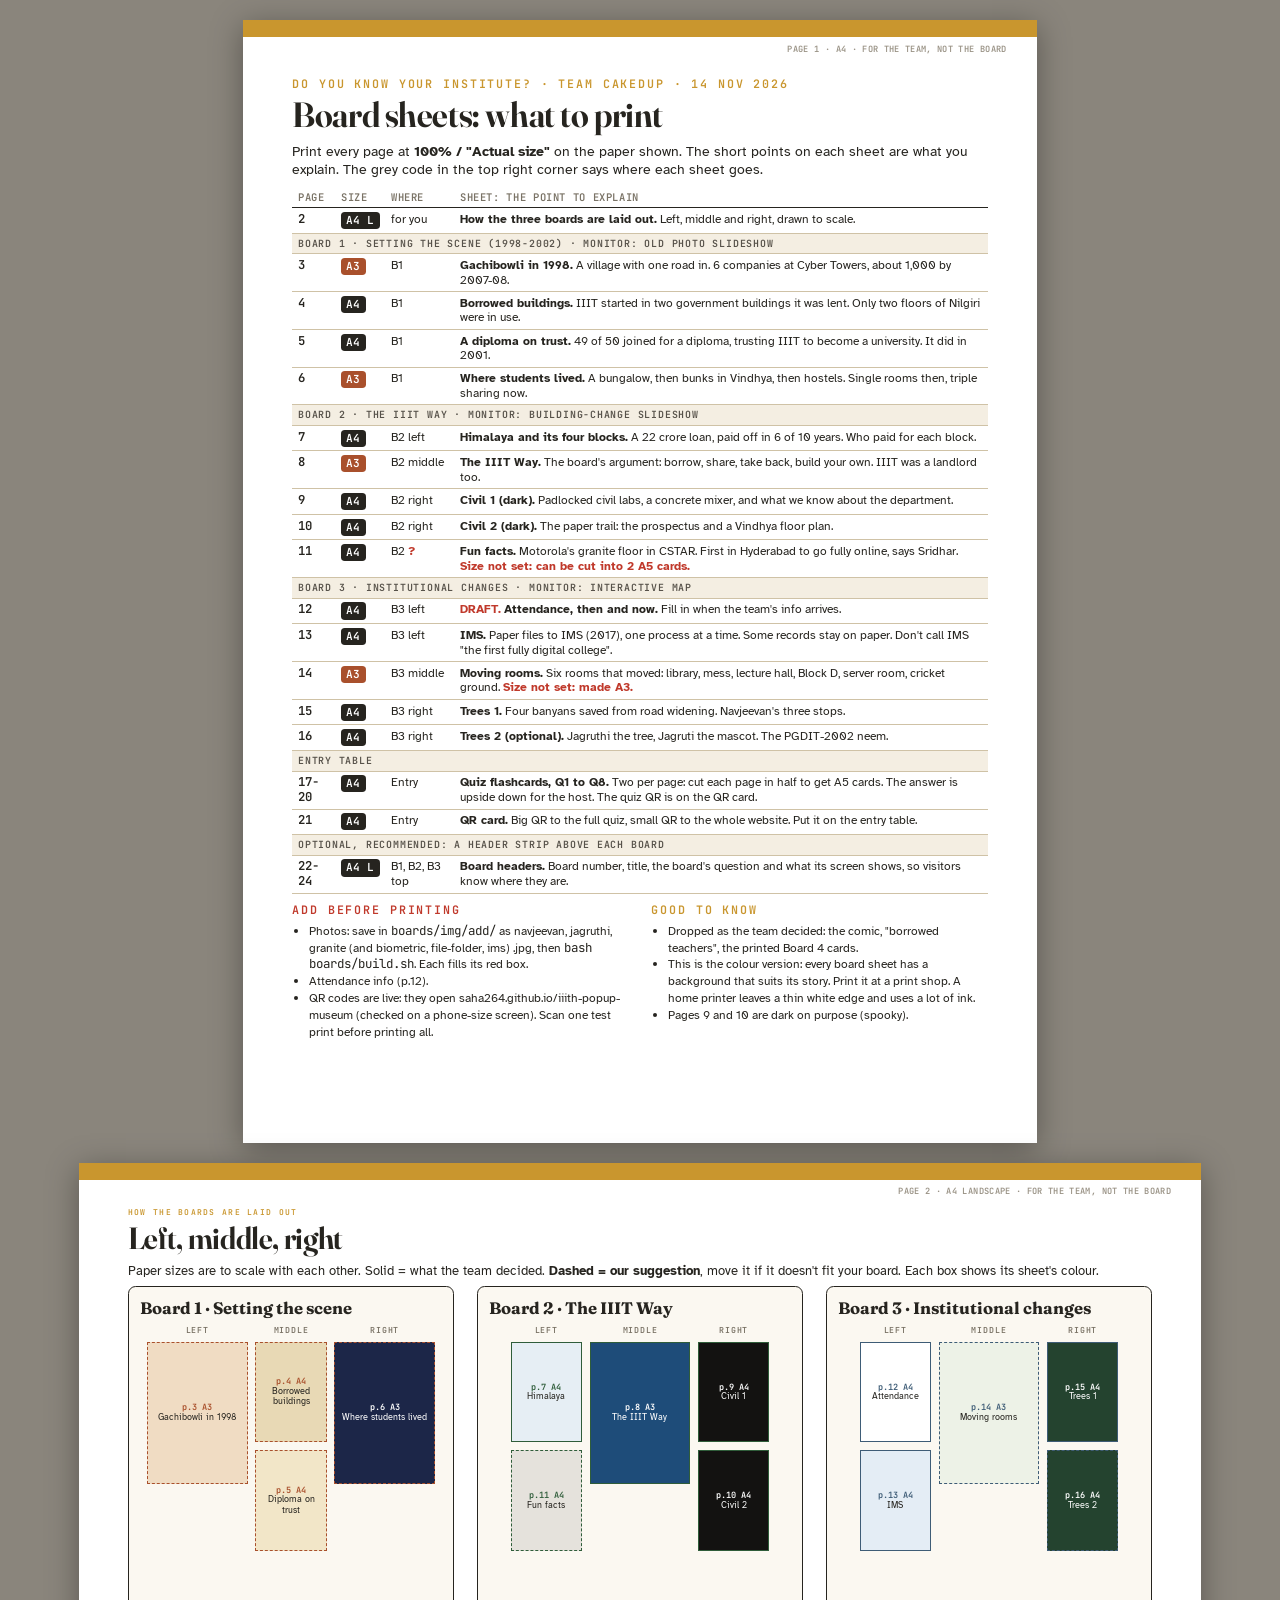
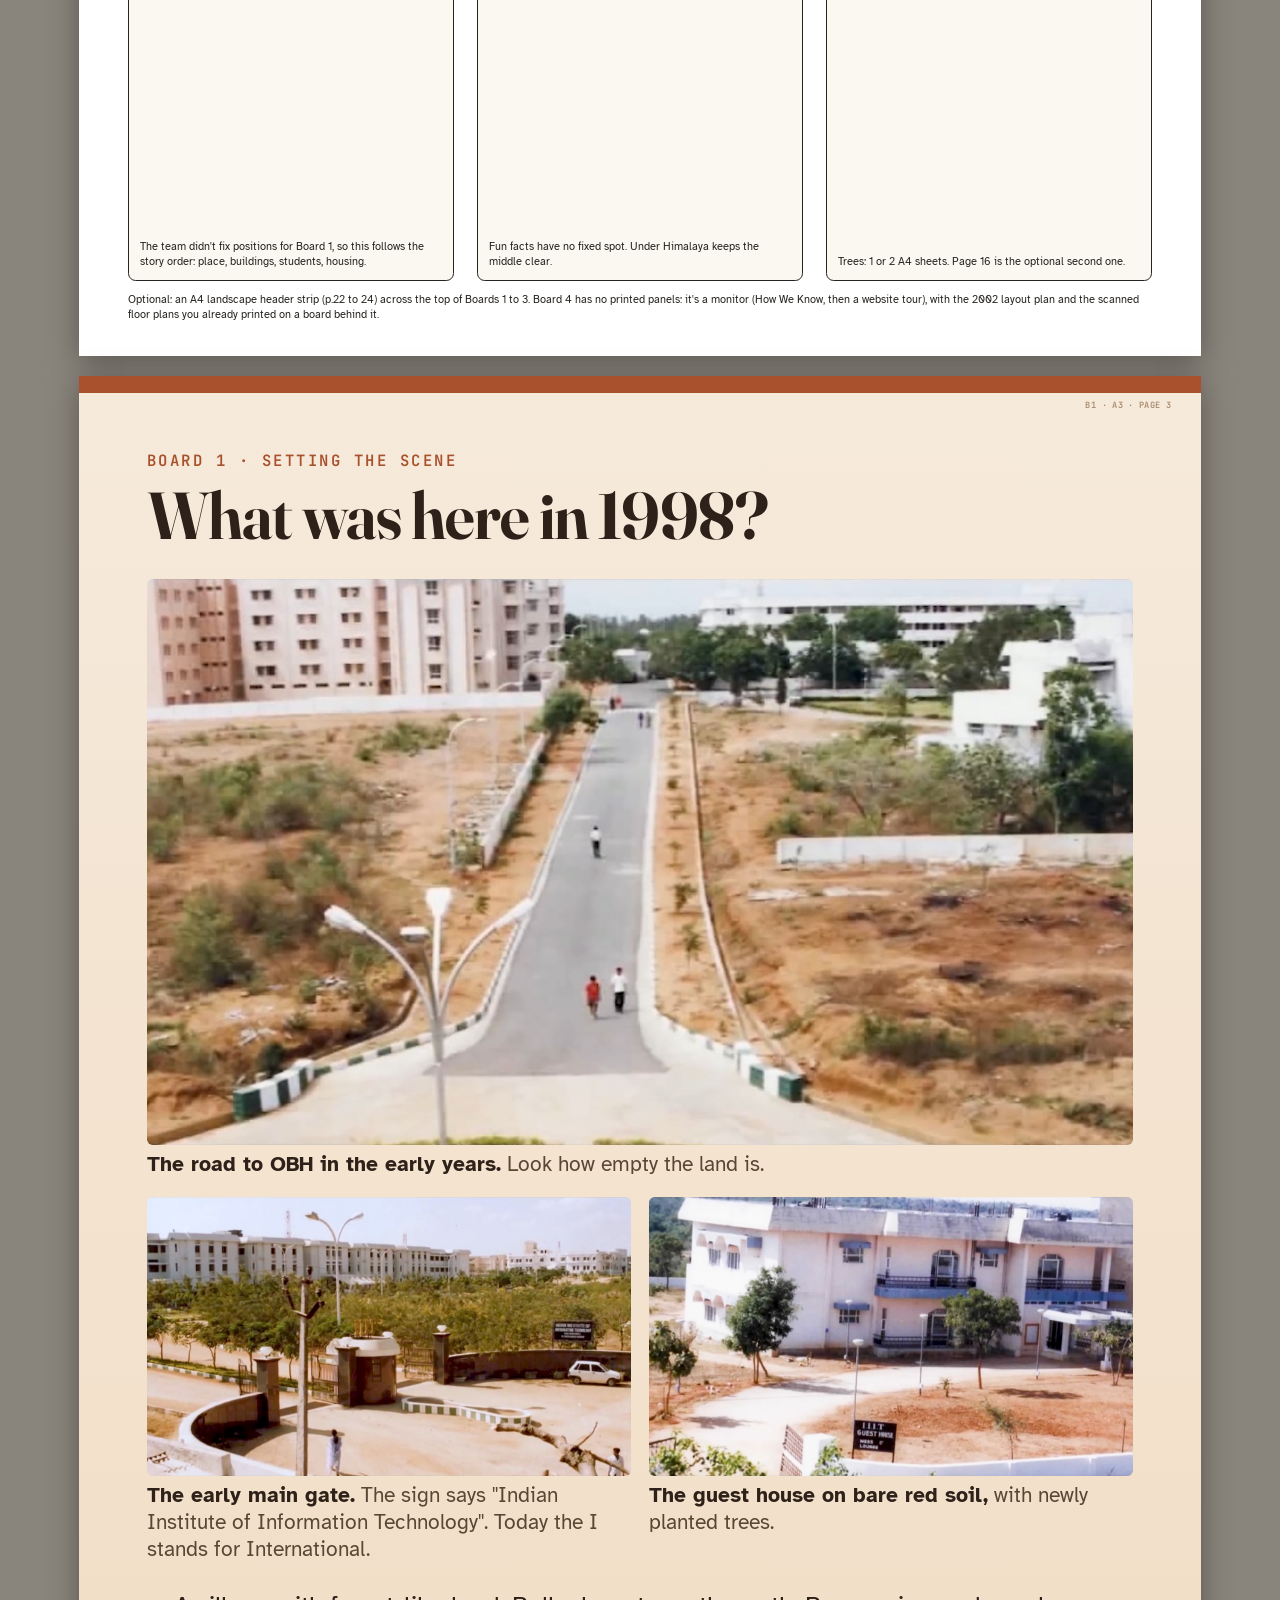
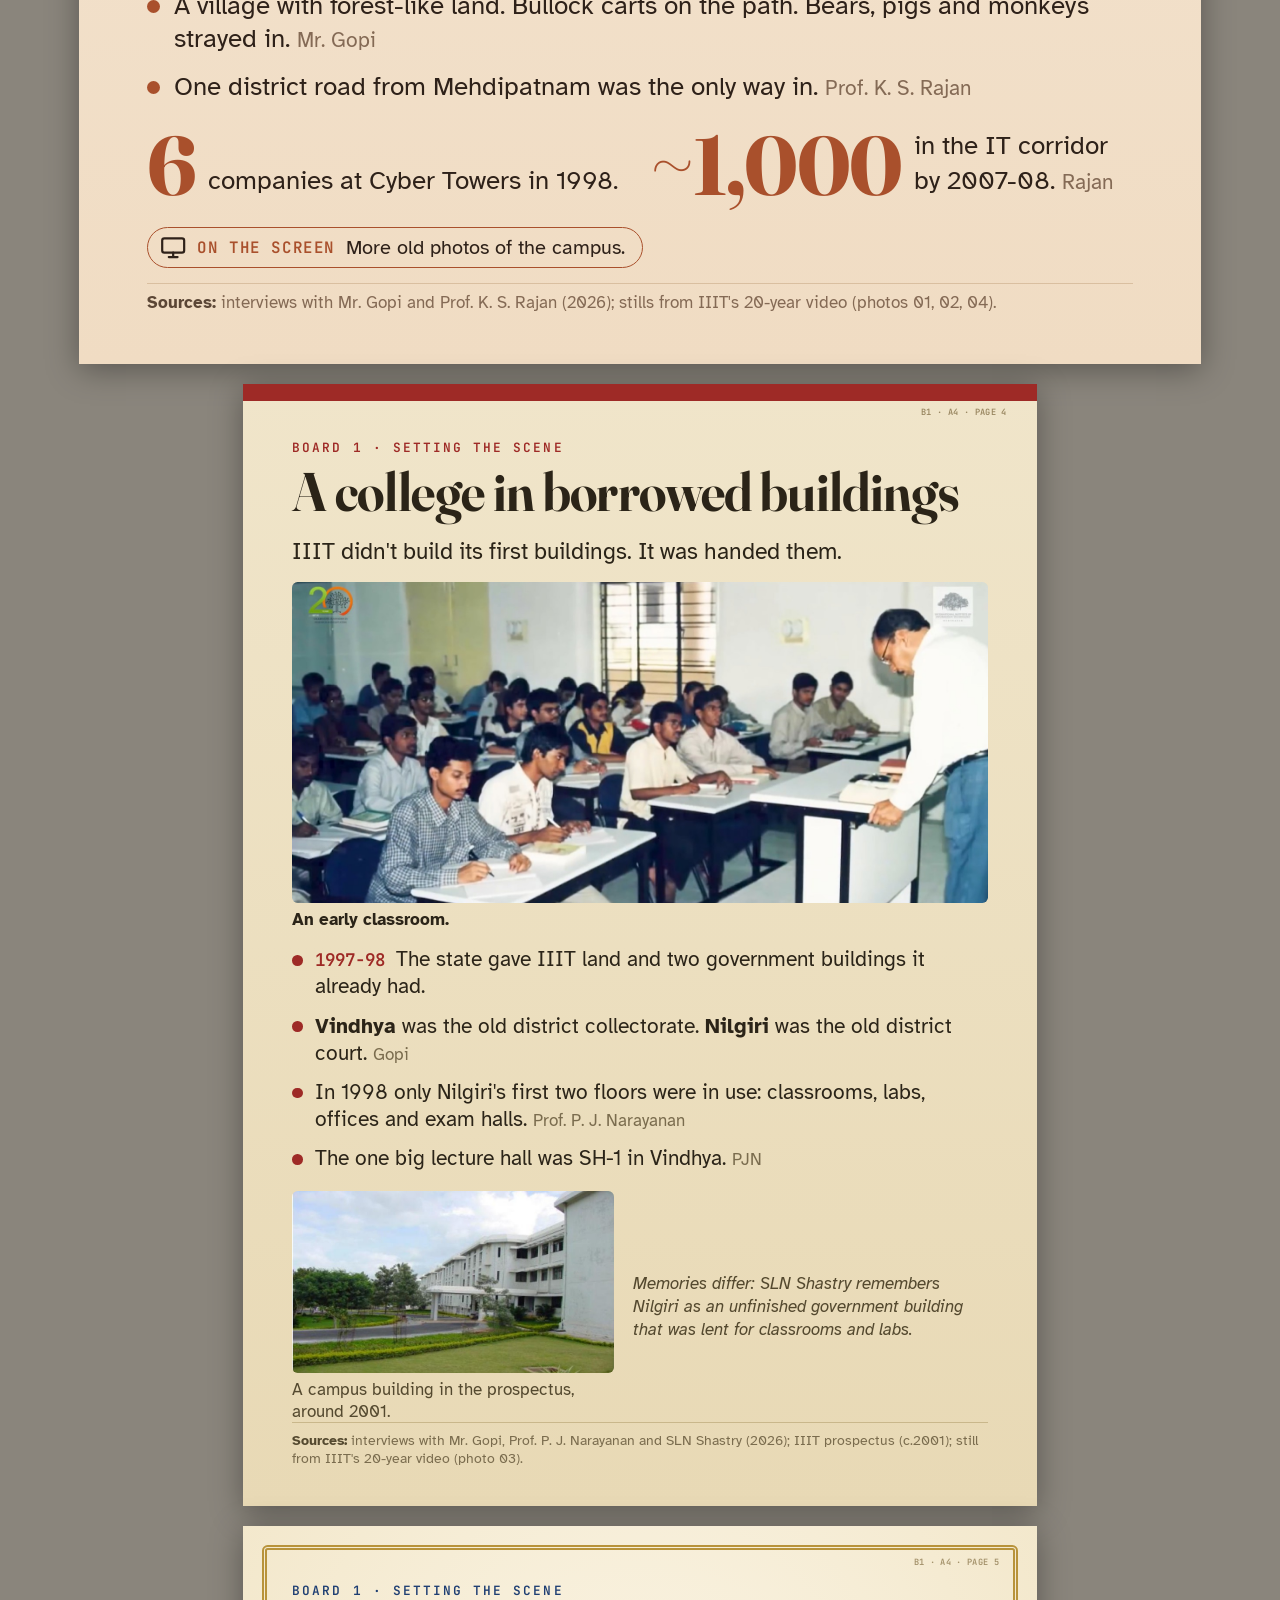
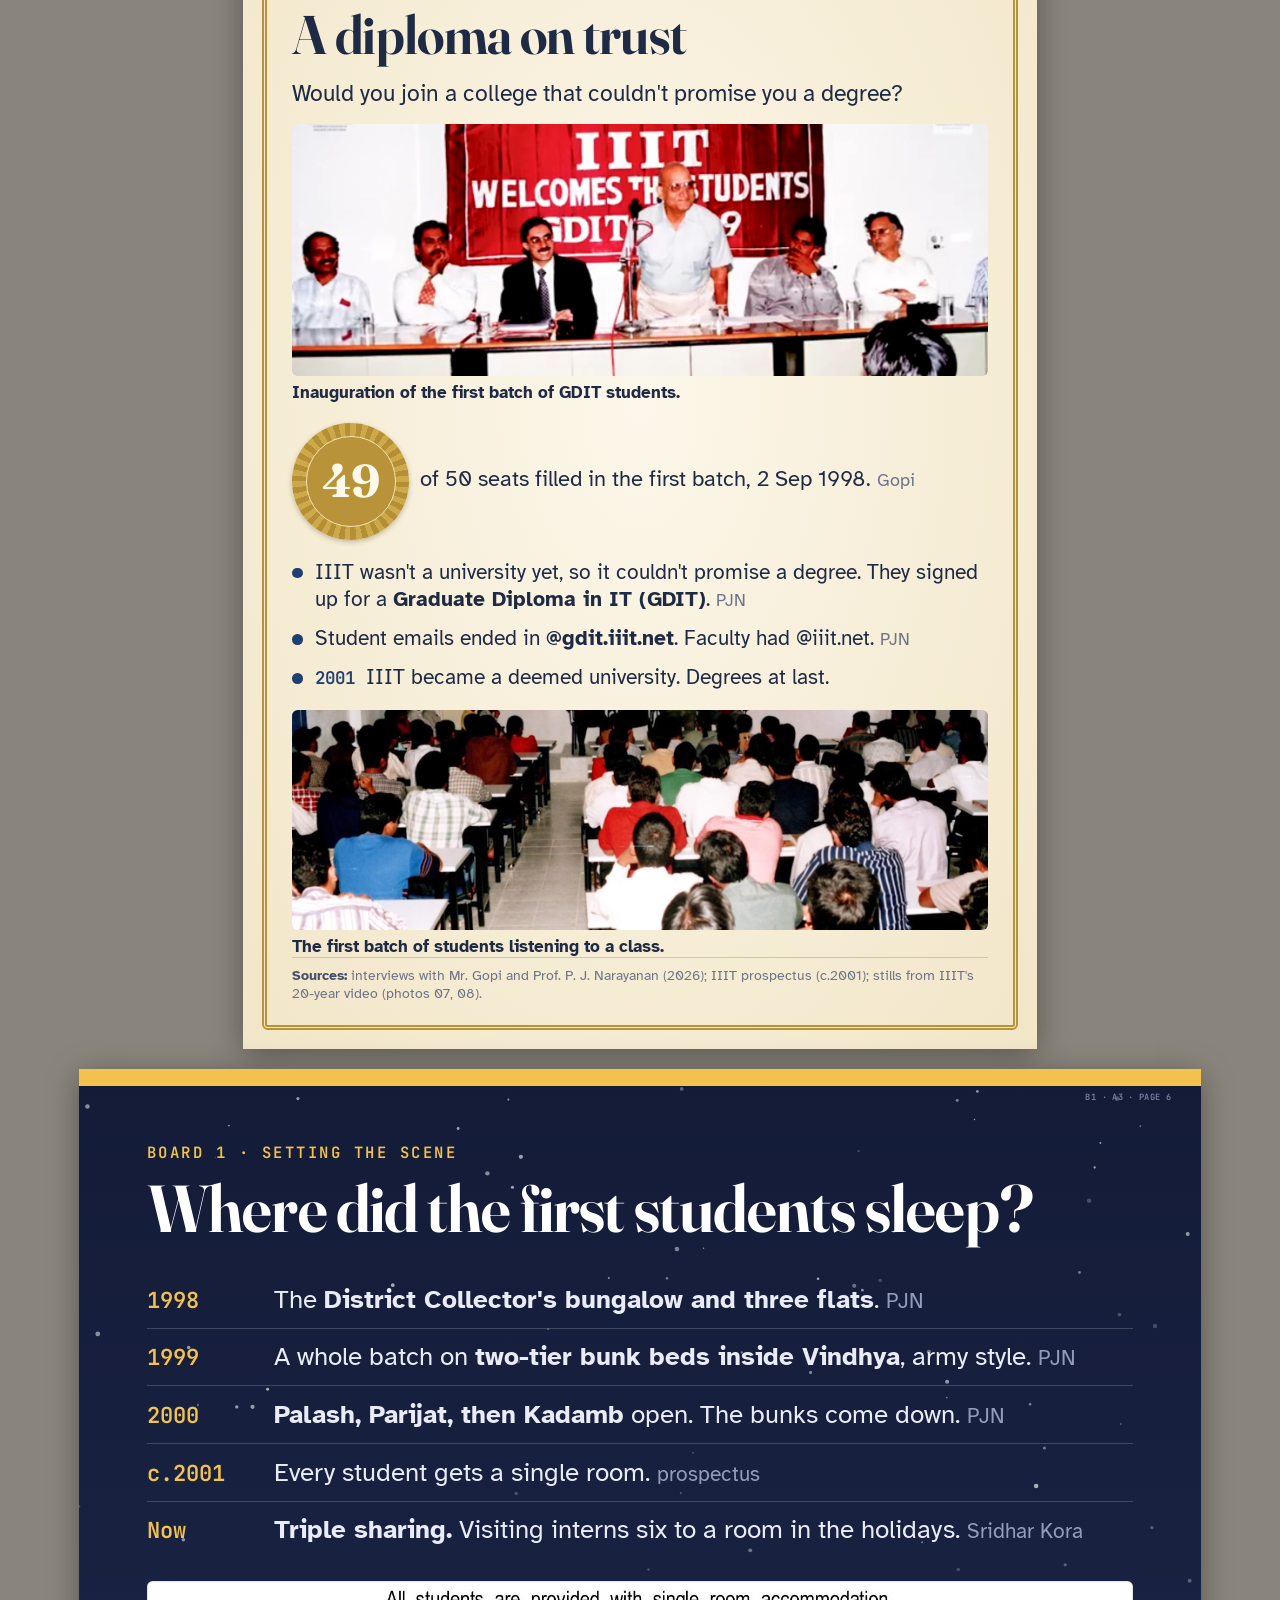
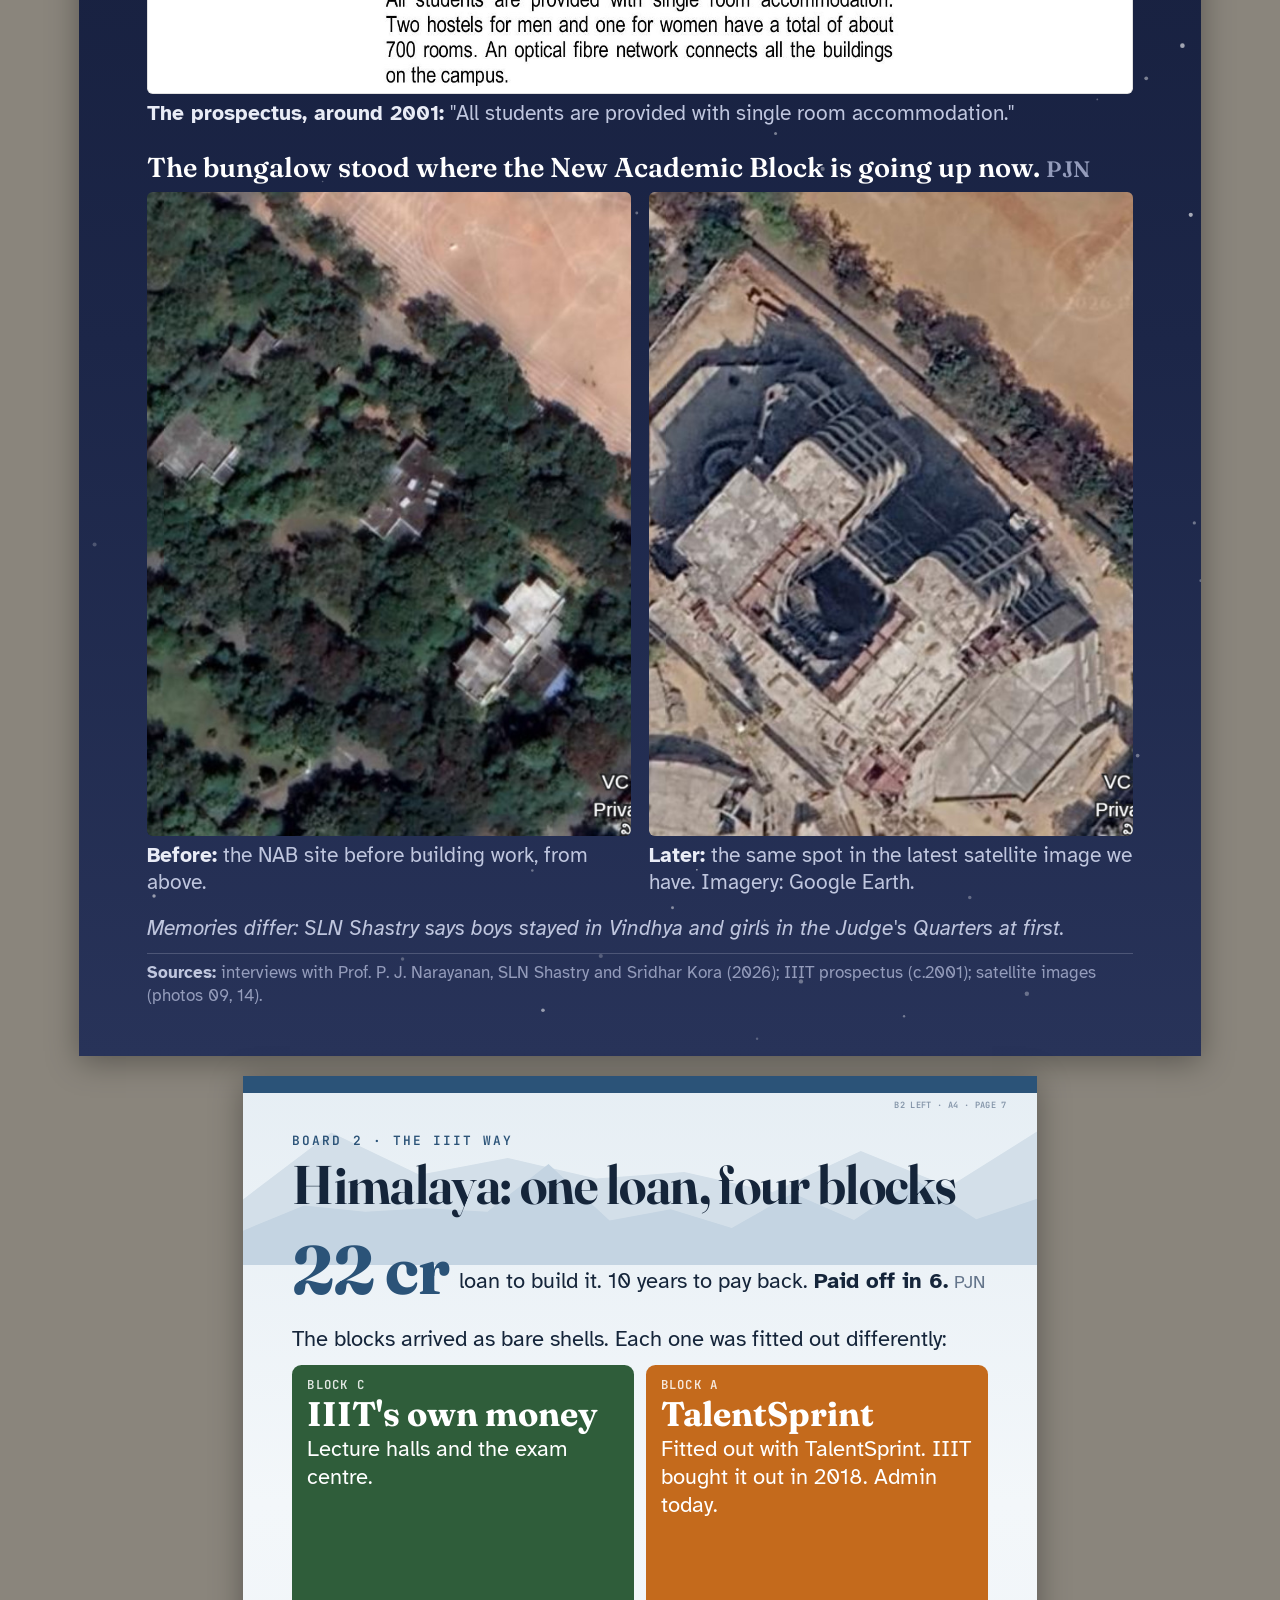
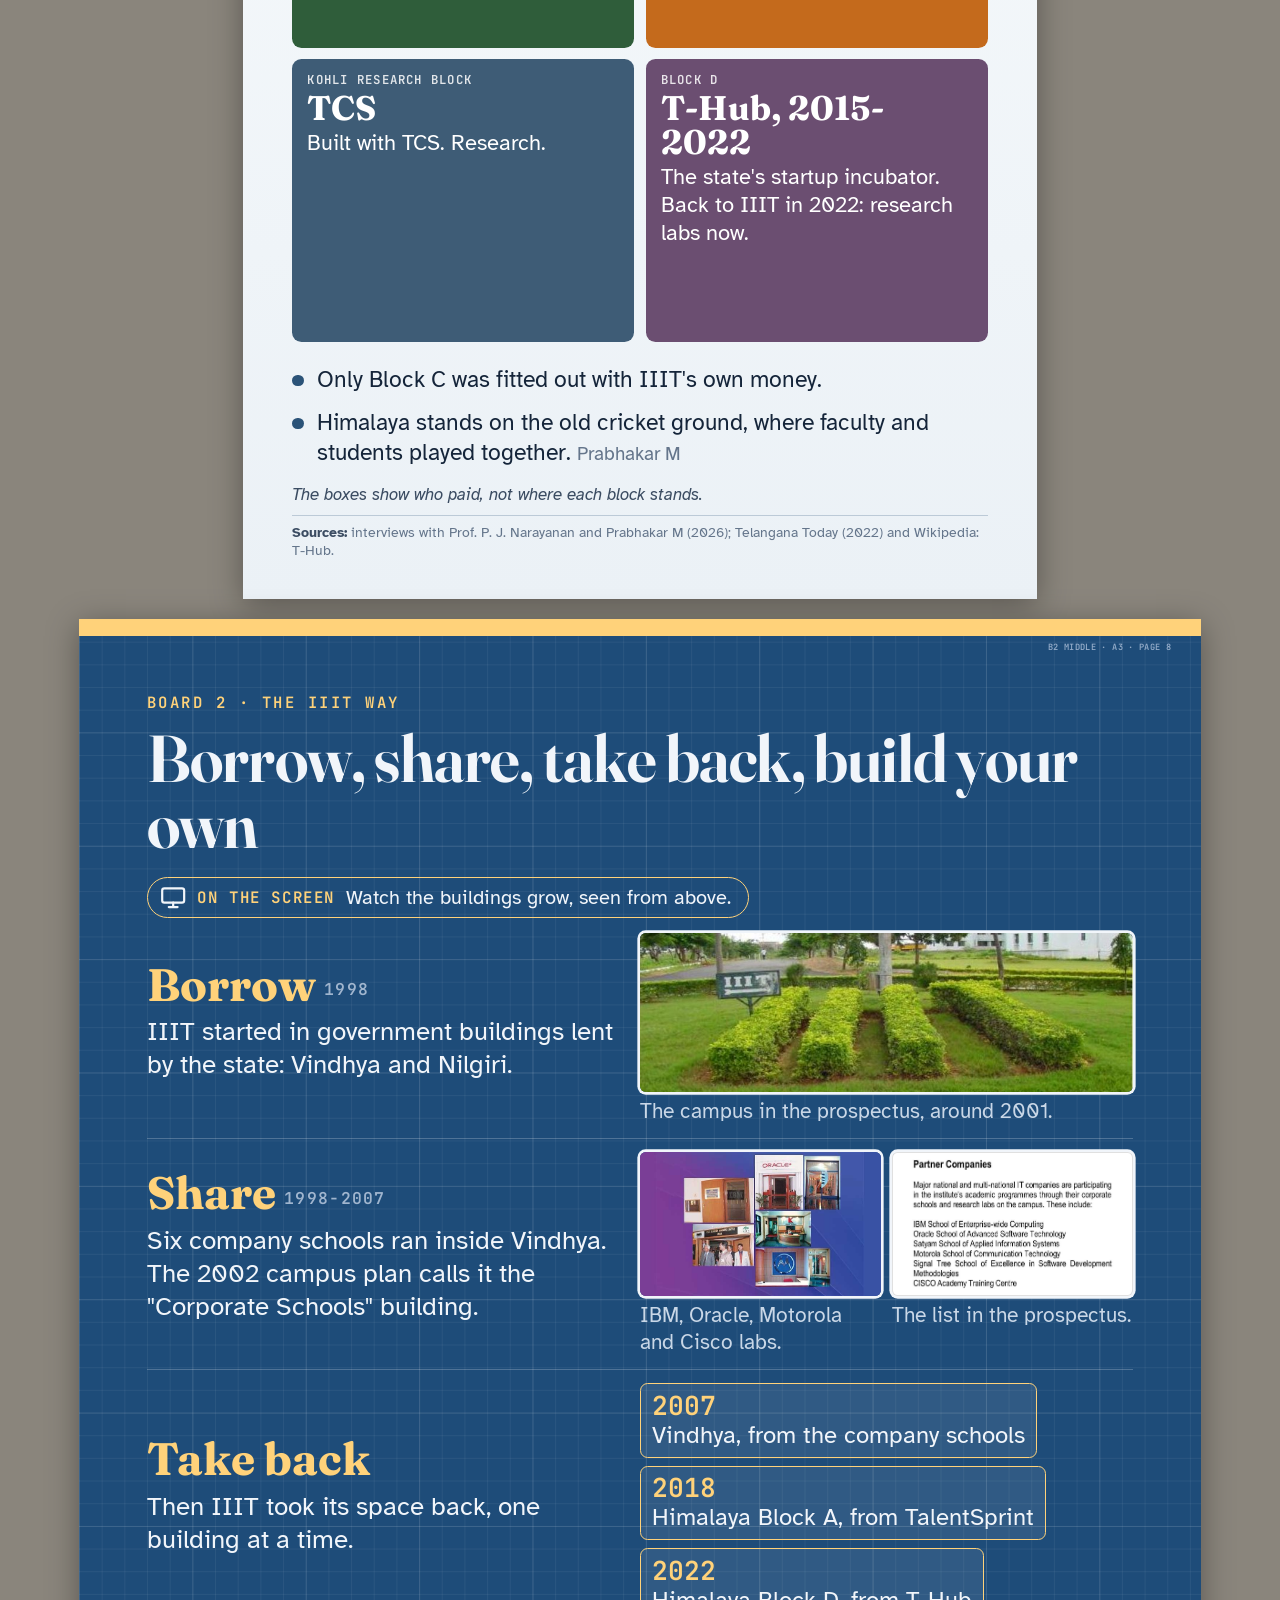
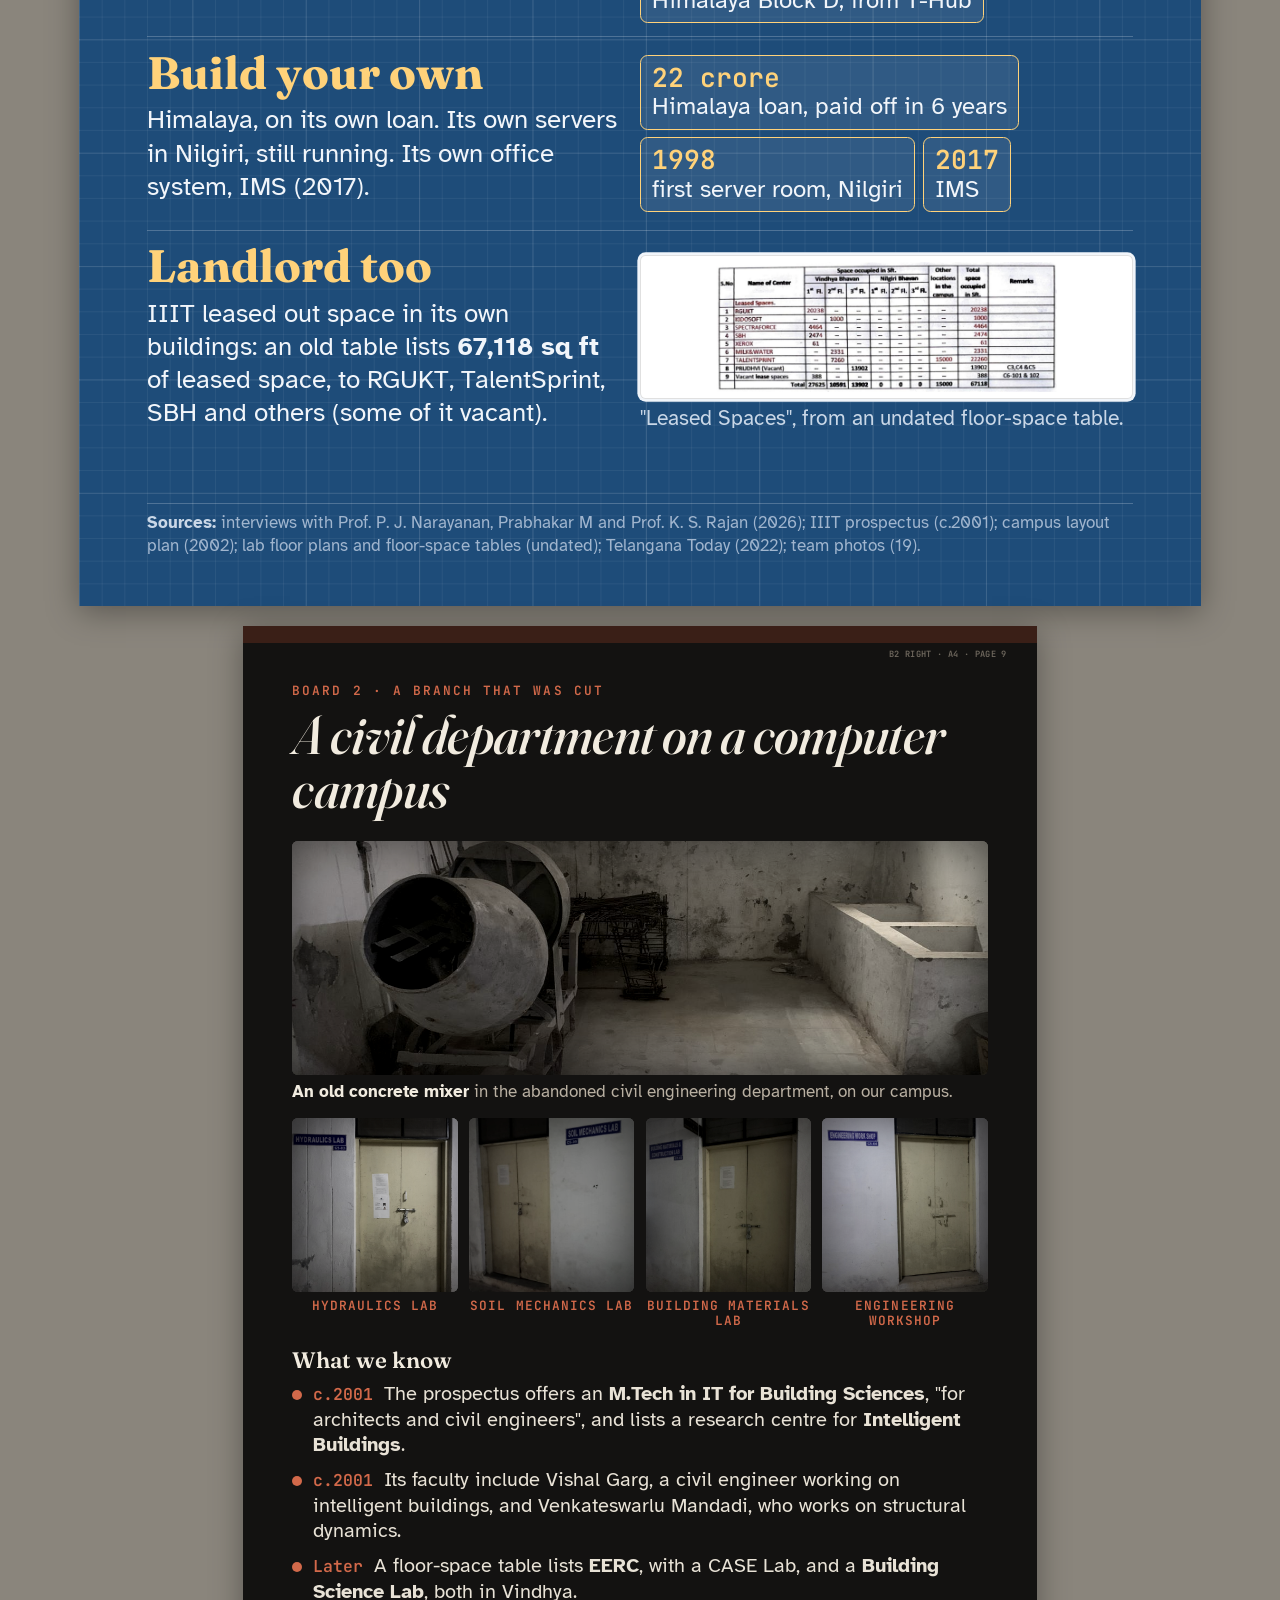
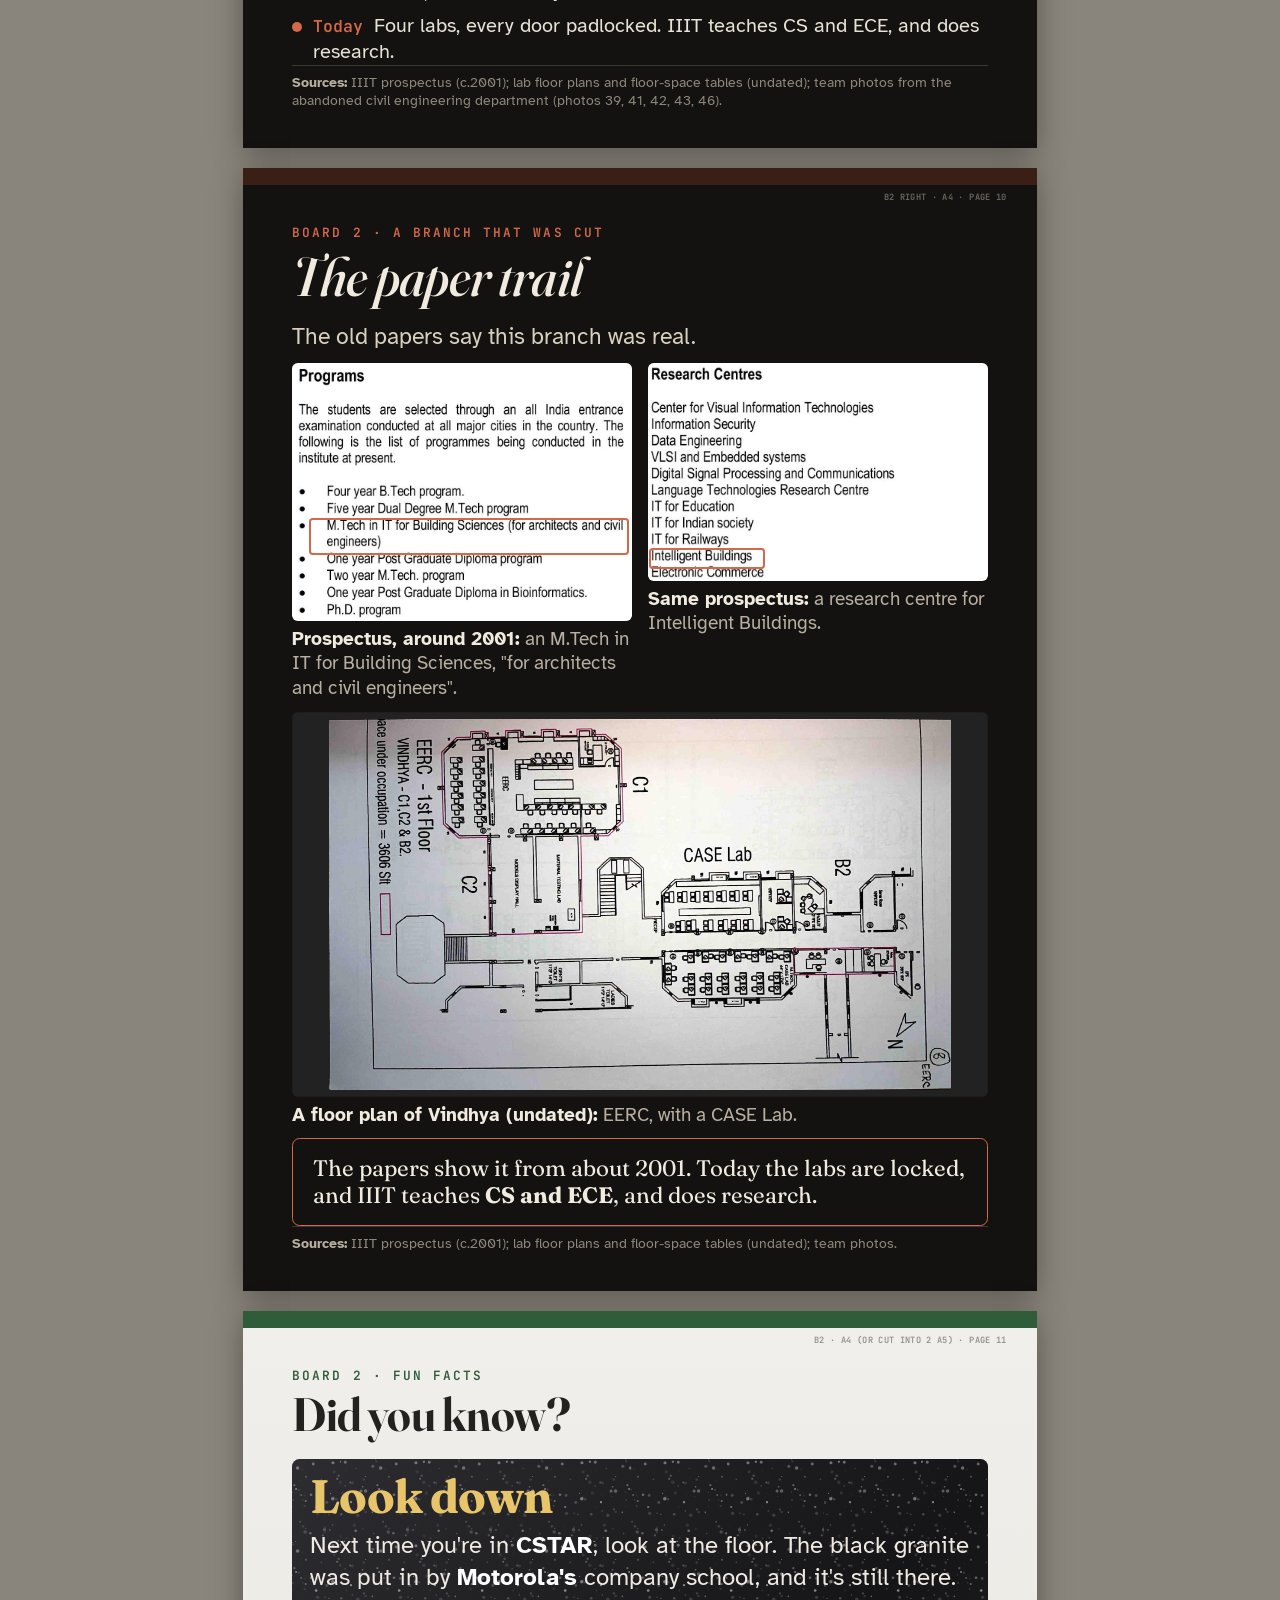
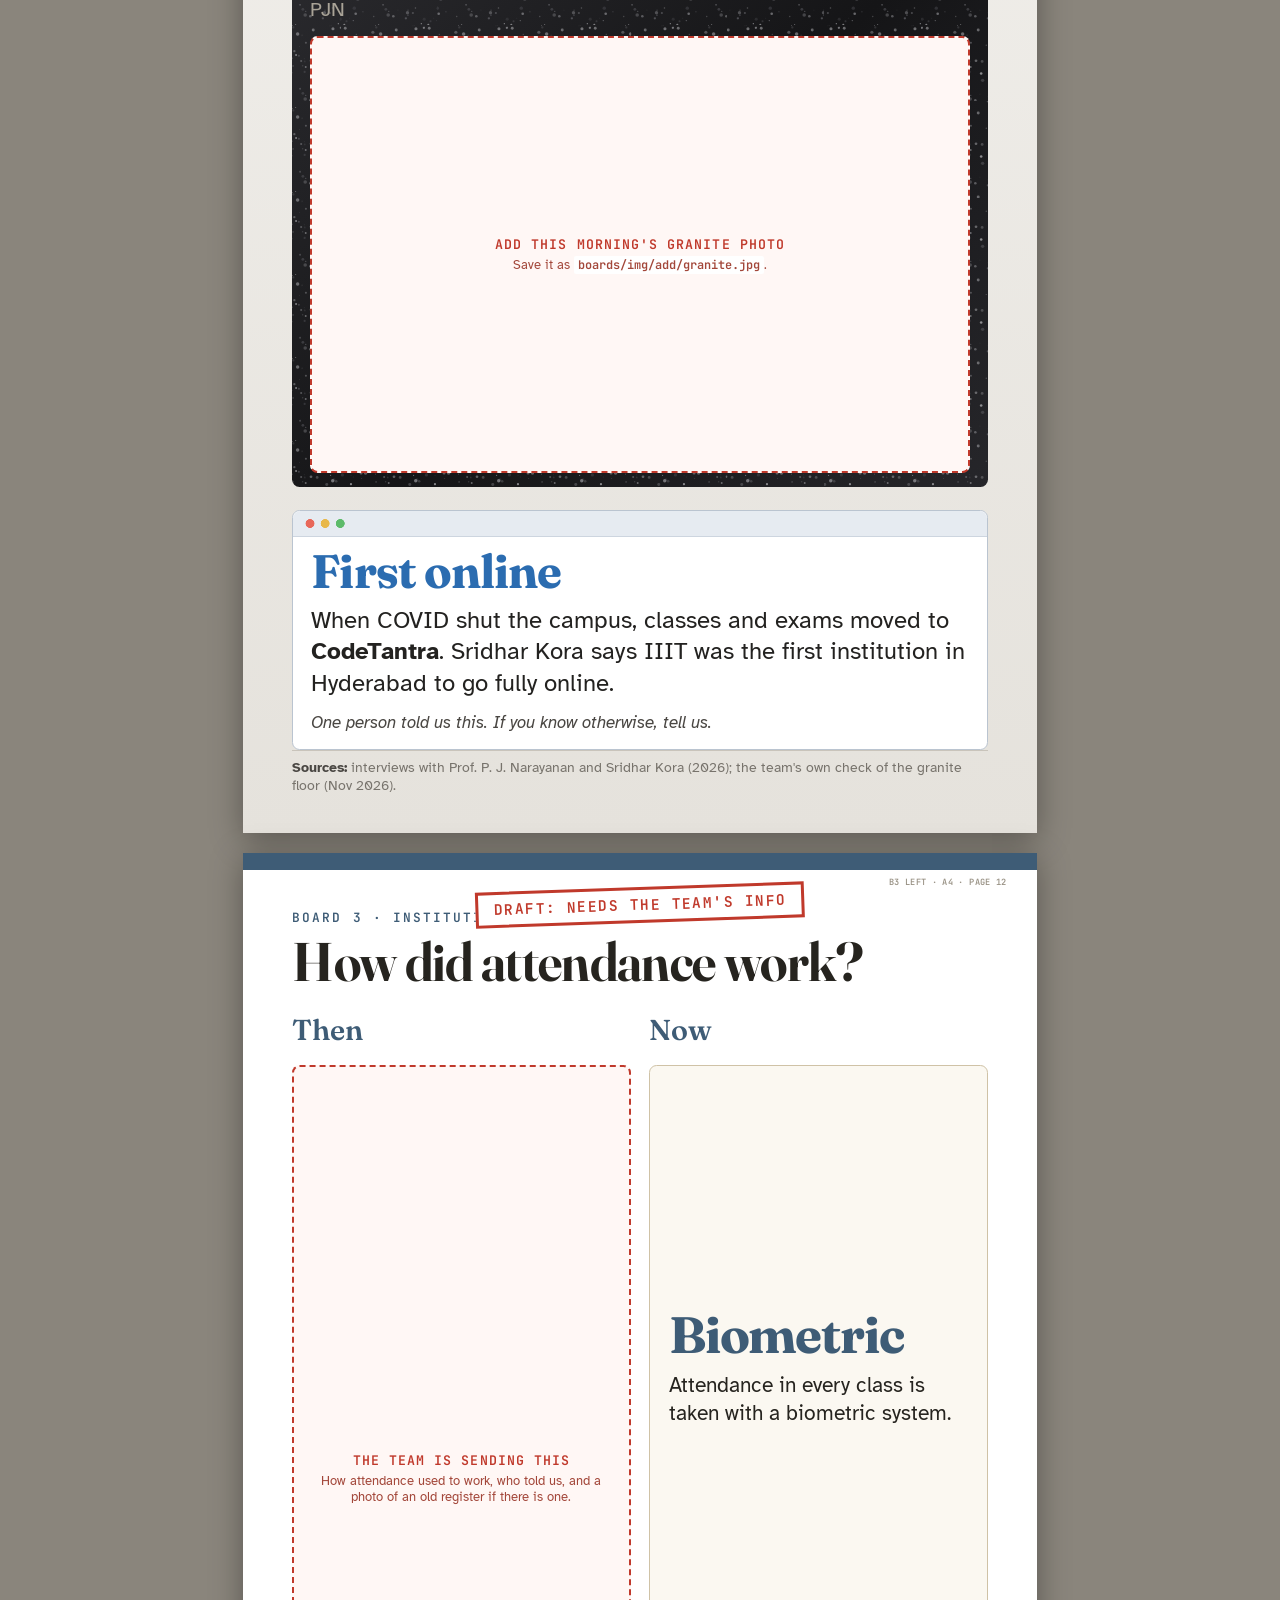
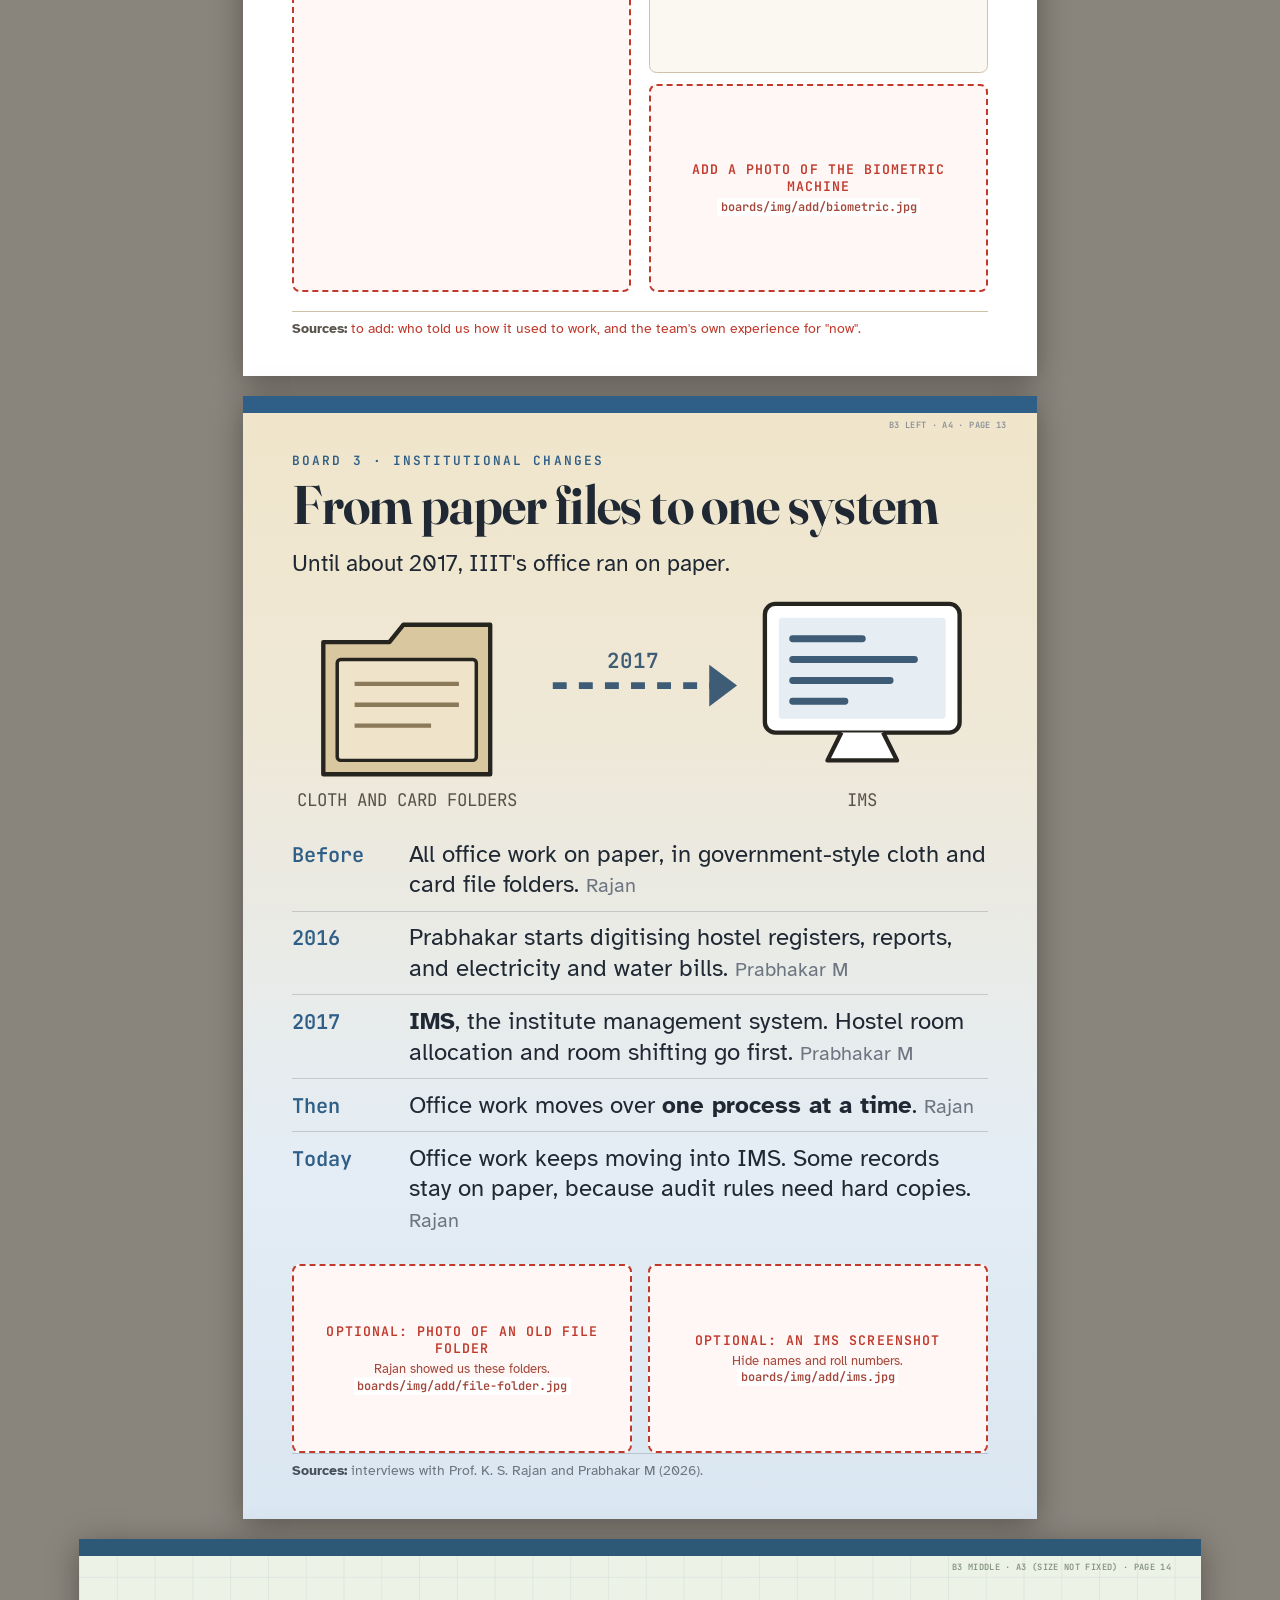
==== boards/sheets-colour.html @ da714f10 "Boards: colour version (sheets-colour.html) next to the white backup, with the 14 Nov text fixes: p5" ====
<!doctype html>
<!-- boards/sheets-colour.html: the colour version of boards/sheets.html (which stays as the white backup). Owner: saharsh-claude.
     Same sheets, each on a soft background that suits its story (theme classes t-*, see the end of the <style>), plus the 14 Nov text fixes.
     Every <section class="sheet"> is one PDF page at its real paper size. Build: bash boards/build.sh colour -->
<html lang="en">
<head>
<meta charset="utf-8">
<title>Board sheets (colour)</title>
<style>
@font-face { font-family: 'Atkinson Hyperlegible'; font-weight: 400; src: url('../site/assets/fonts/AtkinsonHyperlegible-normal-400.woff2') format('woff2'); }
@font-face { font-family: 'Atkinson Hyperlegible'; font-weight: 700; src: url('../site/assets/fonts/AtkinsonHyperlegible-normal-700.woff2') format('woff2'); }
@font-face { font-family: 'Atkinson Hyperlegible'; font-style: italic; font-weight: 400; src: url('../site/assets/fonts/AtkinsonHyperlegible-italic-400.woff2') format('woff2'); }
@font-face { font-family: 'Fraunces'; font-weight: 300 800; src: url('../site/assets/fonts/Fraunces-normal-300_800.woff2') format('woff2'); }
@font-face { font-family: 'Fraunces'; font-style: italic; font-weight: 300 600; src: url('../site/assets/fonts/Fraunces-italic-300_600.woff2') format('woff2'); }
@font-face { font-family: 'JetBrains Mono'; font-weight: 400 700; src: url('../site/assets/fonts/JetBrainsMono-normal-400.woff2') format('woff2'); }

@page a3 { size: A3 portrait; margin: 0; }
@page a4 { size: A4 portrait; margin: 0; }
@page a4l { size: A4 landscape; margin: 0; }

:root {
  --ink: #26241F; --ink-2: #57524A; --ink-3: #7A7366; --rule: #CFC2A6; --paper: #F4EEE2; --paper-2: #EAE1CF;
  --banyan: #2F5D3A; --leaf: #6E9B5A; --soil: #A9502C; --ochre: #C9962E; --slate: #3E5C76; --plum: #6B4E71; --orange: #C46A1C;
  --todo: #C0392B;
  --display: 'Fraunces', Georgia, serif; --body: 'Atkinson Hyperlegible', system-ui, sans-serif; --mono: 'JetBrains Mono', ui-monospace, monospace;
}
* { box-sizing: border-box; }
html, body { margin: 0; padding: 0; }
body { font-family: var(--body); color: var(--ink); background: #fff; -webkit-print-color-adjust: exact; print-color-adjust: exact; }
@media screen { body { background: #8a857c; padding: 20px 0; } .sheet { margin: 0 auto 20px; box-shadow: 0 6px 30px rgba(0,0,0,.35); } }

.final .draft-sheet { display: none !important; }
.a4.idx { font-size: 14.6pt; }   /* the index page is for the team, not the board */
.sheet { position: relative; overflow: hidden; break-after: page; background: #fff; display: flex; flex-direction: column; --ac: var(--ink); }
.a3 { page: a3; width: 297mm; height: 420mm; padding: 20mm 18mm 13mm; font-size: 19.5pt; }
.a4 { page: a4; width: 210mm; height: 297mm; padding: 15mm 13mm 10mm; font-size: 16pt; }
.grow { flex: 1 1 0; min-height: 20mm; }
figure.grow .ph, .grid.grow > figure .ph { flex: 1 1 0; min-height: 15mm; }
.grid.grow { grid-template-rows: minmax(0, 1fr); }
.grid.grow > figure { min-height: 0; }
.hb.grow { grid-template-rows: 1fr 1fr; }
.a4l { page: a4l; width: 297mm; height: 210mm; padding: 12mm 13mm 9mm; font-size: 10pt; }
.sheet::before { content: ""; position: absolute; left: 0; right: 0; top: 0; height: 4.5mm; background: var(--ac); }
.b1 { --ac: var(--soil); } .b2 { --ac: var(--banyan); } .b3 { --ac: var(--slate); } .tree { --ac: var(--banyan); } .entry { --ac: var(--ochre); }
.tag { position: absolute; top: 6.5mm; right: 8mm; font: 600 6.5pt/1 var(--mono); color: #9a9386; letter-spacing: .04em; }

.kicker { font: 600 .6em/1.2 var(--mono); letter-spacing: .16em; text-transform: uppercase; color: var(--ac); }
h1 { font-family: var(--display); font-weight: 650; font-size: 2.55em; line-height: 1.0; letter-spacing: -.012em; margin: .18em 0 .45em; font-variation-settings: 'opsz' 144; }
h2 { font-family: var(--display); font-weight: 600; font-size: 1.35em; line-height: 1.08; margin: 0 0 .3em; }
p { margin: 0 0 .5em; line-height: 1.32; }
.lede { font-size: 1.08em; line-height: 1.3; max-width: 34em; }
.who { color: var(--ink-3); font-size: .82em; white-space: nowrap; }

figure { margin: 0; display: flex; flex-direction: column; gap: 1.6mm; min-height: 0; }
figure .ph { position: relative; overflow: hidden; border-radius: 1.5mm; background: var(--paper-2); }
figure .ph img { display: block; width: 100%; height: 100%; object-fit: cover; }
figure .ph.contain { background: #fff; border: .3mm solid var(--rule); }
figure .ph.contain img { object-fit: contain; }
figcaption { font-size: .8em; line-height: 1.28; color: var(--ink-2); }
figcaption b { color: var(--ink); }

.pts { list-style: none; margin: 0; padding: 0; display: flex; flex-direction: column; gap: .55em; }
.pts li { position: relative; padding-left: 1.05em; line-height: 1.28; }
.pts li::before { content: ""; position: absolute; left: 0; top: .42em; width: .5em; height: .5em; border-radius: 50%; background: var(--ac); }
.pts li b.y { color: var(--ac); font-family: var(--mono); font-size: .82em; margin-right: .3em; }

.big { font-family: var(--display); font-weight: 700; color: var(--ac); line-height: .95; font-size: 3.2em; letter-spacing: -.02em; }
.bigline { display: flex; align-items: flex-end; gap: .5em; }
.bigline p { margin: 0 0 .25em; }
.note { font-size: .82em; color: var(--ink-2); font-style: italic; }
.box { border: .35mm solid var(--rule); border-radius: 2mm; padding: .7em .85em; background: #fbf8f1; }

.src { margin-top: auto; padding-top: 2.2mm; border-top: .25mm solid var(--rule); font-size: .66em; line-height: 1.3; color: var(--ink-3); }
.src b { color: var(--ink-2); }

.add { display: flex; flex-direction: column; align-items: center; justify-content: center; gap: 1mm; border: .6mm dashed var(--todo); border-radius: 2mm; color: var(--todo); font: 700 .62em/1.3 var(--mono); text-transform: uppercase; letter-spacing: .08em; text-align: center; padding: 3mm; background: #fff7f5; }
.add small { font: 400 .95em/1.3 var(--body); text-transform: none; letter-spacing: 0; color: #a3473a; }
.slot { position: relative; display: flex; flex-direction: column; min-height: 0; }
.slot > img { display: block; width: 100%; height: 100%; object-fit: cover; border-radius: 1.5mm; }
.slot > .add { display: none; flex: 1; }
.slot.missing > img { display: none; }
.slot.missing > .add { display: flex; }
.add code { font: 700 .95em/1 var(--mono); text-transform: none; background: #fff; padding: .3mm 1mm; border-radius: .6mm; }
/* print-ready copy (boards/build.sh makes board-sheets-print.pdf with ?final): empty photo slots close up */
.final .slot.missing { display: none; }
.final .box.grow:has(> .slot.missing) { flex: 0 0 auto; }
.final .grid.g2:has(> .slot.missing) { grid-template-columns: 1fr; }
.final .grid.g3:has(> .slot.missing) { grid-template-columns: 1fr 1fr; }
.final .grid.g2:has(> .slot.missing ~ .slot.missing), .final .grid.g2:has(> .slot.missing + .slot.missing) { display: none; }
/* a small cue that points visitors at the board's monitor */
.cue { display: inline-flex; align-items: center; gap: .55em; align-self: flex-start; border: .4mm solid var(--ac); border-radius: 99px; padding: .3em .85em .3em .6em; font-size: .78em; margin: 0 0 4mm; }
.cue svg { width: 1.3em; height: 1.3em; flex: none; }
.cue b { font: 700 .78em/1 var(--mono); text-transform: uppercase; letter-spacing: .1em; color: var(--ac); }
.draft { position: absolute; top: 9mm; left: 50%; transform: translateX(-50%) rotate(-2deg); border: .8mm solid var(--todo); color: var(--todo); font: 700 11pt/1 var(--mono); letter-spacing: .1em; padding: 2mm 4mm; background: #fff; z-index: 2; }

.grid { display: grid; gap: 4mm; }
.g2 { grid-template-columns: 1fr 1fr; } .g3 { grid-template-columns: 1fr 1fr 1fr; } .g4 { grid-template-columns: repeat(4, 1fr); }

/* timeline strip (where students lived, IMS) */
.steps { list-style: none; margin: 0; padding: 0; display: flex; flex-direction: column; }
.steps li { display: grid; grid-template-columns: 4.2em 1fr; gap: .7em; padding: .45em 0; border-top: .25mm solid var(--rule); align-items: baseline; }
.steps li:first-child { border-top: 0; }
.steps .when { font: 700 .85em/1.2 var(--mono); color: var(--ac); }
.steps .what { line-height: 1.28; }

/* journeys (moving rooms) */
.jr { display: grid; grid-template-columns: 1fr; gap: 0; }
.jr-row { display: grid; grid-template-columns: 6.6em 1fr; gap: .8em; padding: .55em 0; border-top: .3mm solid var(--rule); align-items: center; }
.jr-row:first-child { border-top: 0; }
.jr-name { font-family: var(--display); font-weight: 650; font-size: 1.02em; line-height: 1.05; }
.jr-stops { display: flex; flex-wrap: wrap; align-items: center; gap: .3em .25em; font-size: .86em; }
.jr-stop { border: .35mm solid var(--ac); border-radius: 99px; padding: .18em .6em; line-height: 1.2; background: #fff; }
.jr-stop i { font-style: normal; font-family: var(--mono); font-size: .8em; color: var(--ac); margin-left: .3em; }
.jr-stop.next { border-style: dashed; color: var(--ink-2); }
.jr-arrow { color: var(--ac); font-weight: 700; }

/* the IIIT Way steps */
.way { display: flex; flex-direction: column; gap: 0; flex: 1; min-height: 0; }
.way-step { display: grid; grid-template-columns: 1fr 1.05fr; gap: 6mm; padding: var(--wp, 4.5mm) 0; border-top: .4mm solid var(--rule); align-items: center; }
.way-step:first-child { border-top: 0; padding-top: 0; }
.way-word { font-family: var(--display); font-weight: 700; font-size: 1.75em; line-height: 1; color: var(--ac); margin-bottom: .15em; }
.way-word span { font: 600 .36em/1 var(--mono); color: var(--ink-3); letter-spacing: .08em; margin-left: .5em; vertical-align: middle; }
.way-text { line-height: 1.28; }
.chips { display: flex; flex-wrap: wrap; gap: 2mm; }
.chip { border-radius: 2mm; padding: 2mm 3mm; background: #f3f7f2; border: .35mm solid var(--banyan); font-size: .92em; line-height: 1.2; }
.chip b { display: block; font: 700 1.1em/1.1 var(--mono); color: var(--banyan); }

/* Himalaya */
.hb { display: grid; grid-template-columns: 1fr 1fr; gap: 3mm; }
.hb div { border-radius: 2.5mm; padding: 3.5mm 4mm; color: #fff; min-height: 34mm; display: flex; flex-direction: column; gap: 1mm; }
.hb b { font-family: var(--display); font-size: 1.6em; line-height: 1; }
.hb span { font-size: 1.05em; line-height: 1.25; }
.hb em { font-style: normal; font: 700 .58em/1.2 var(--mono); text-transform: uppercase; letter-spacing: .1em; opacity: .85; }

/* civil (dark) */
.dark { background: #131211; color: #E8E2D6; --ac: #D2694A; }
.dark::before { background: #3a1f17; }
.dark h1 { font-style: italic; font-weight: 500; color: #F1EBDF; }
.dark .src { border-color: #3b3732; color: #8f877a; } .dark .src b { color: #b8afa1; }
.dark figcaption { color: #b8afa1; } .dark figcaption b { color: #F1EBDF; }
.dark figure .ph { background: #222; }
.dark figure .ph img { filter: saturate(.55) contrast(1.08) brightness(.92); }
.dark figure .ph::after { content: ""; position: absolute; inset: 0; box-shadow: inset 0 0 14mm rgba(0,0,0,.65); pointer-events: none; }
.dark figure .ph.doc img { filter: none; }
.dark figure .ph.doc::after { box-shadow: none; }
.dark .tag { color: #6f685e; }
.door figcaption { font: 700 .6em/1.2 var(--mono); text-transform: uppercase; letter-spacing: .08em; color: #D2694A; text-align: center; }
.mark { position: absolute; border: .7mm solid #D2694A; border-radius: 1mm; box-shadow: 0 0 0 100vmax rgba(0,0,0,.0); }
.ask { border: .5mm dashed #D2694A; border-radius: 2mm; padding: .7em .9em; font-family: var(--display); font-size: 1.15em; line-height: 1.2; color: #F1EBDF; }

/* index + layout pages */
.idx table { width: 100%; border-collapse: collapse; font-size: .6em; }
.idx th, .idx td { text-align: left; vertical-align: top; padding: 1mm 1.5mm; border-bottom: .25mm solid var(--rule); line-height: 1.25; }
.idx th { font: 700 .9em/1.2 var(--mono); text-transform: uppercase; letter-spacing: .06em; color: var(--ink-3); border-bottom: .5mm solid var(--ink); }
.idx td.pg { font: 700 1.05em/1.2 var(--mono); }
.idx td.sz b { white-space: nowrap; display: inline-block; font: 700 .95em/1 var(--mono); padding: .8mm 1.4mm; border-radius: 1mm; color: #fff; background: var(--ink); }
.idx td.sz b.s3 { background: var(--soil); }
.idx tr.grp td { background: var(--paper); font: 700 .85em/1.2 var(--mono); text-transform: uppercase; letter-spacing: .08em; color: var(--ink-2); }
.idx .todo { color: var(--todo); font-weight: 700; }
.idx ul { margin: 0; padding-left: 4.5mm; font-size: .64em; line-height: 1.35; }
.lay { display: grid; grid-template-columns: repeat(3, 1fr); gap: 6mm; flex: 1; }
.board { border: .5mm solid var(--ink); border-radius: 2mm; padding: 3mm; display: flex; flex-direction: column; gap: 2mm; background: #fbf8f1; }
.board h3 { margin: 0; font-family: var(--display); font-size: 1.25em; }
.board .cols { display: flex; gap: 2mm; align-items: flex-start; justify-content: center; flex: 1; }
.board .col { display: flex; flex-direction: column; gap: 2mm; align-items: center; }
.board .col > small { font: 700 .62em/1 var(--mono); color: var(--ink-3); text-transform: uppercase; letter-spacing: .1em; }
.pp { border: .4mm solid var(--ac, var(--ink)); background: #fff; display: flex; flex-direction: column; justify-content: center; align-items: center; text-align: center; padding: 1mm; font-size: .68em; line-height: 1.15; }
.pp b { font: 700 .95em/1 var(--mono); color: var(--ac, var(--ink)); }
.pp.A3 { width: 26.7mm; height: 37.8mm; } .pp.A4 { width: 18.9mm; height: 26.7mm; }
.pp.sug { border-style: dashed; }
.pp.dk, .pp.dk b { color: #fff; }

/* flashcards: two A5 cards on one A4, cut along the dashed line */
.fc-page { padding: 0; }
.fc-page::before { display: none; }
.fc { height: 148.5mm; padding: 11mm 14mm 8mm; display: flex; flex-direction: column; position: relative; }
.fc + .fc { border-top: .4mm dashed #b3ab9c; }
.fc .kicker { color: var(--ochre); }
.fc h2 { font-size: 1.85em; margin: .3em 0 .55em; }
.fc ol { list-style: none; margin: 0; padding: 0; display: flex; flex-direction: column; gap: .4em; font-size: 1.2em; }
.fc ol li { display: flex; gap: .55em; align-items: baseline; }
.fc ol li span { font: 700 .8em/1 var(--mono); border: .4mm solid var(--ink); border-radius: 50%; width: 1.55em; height: 1.55em; display: inline-grid; place-items: center; flex: none; }
.fc .ans { margin-top: auto; transform: rotate(180deg); font-size: .82em; color: var(--ink-2); border-top: .25mm solid var(--rule); padding-top: 2mm; line-height: 1.3; }
.fc .ans b { color: var(--ink); }
.fc .qr { position: absolute; right: 13mm; top: 10mm; width: 27mm; display: flex; flex-direction: column; align-items: center; gap: .8mm; font: 700 6.5pt/1.2 var(--mono); text-transform: uppercase; letter-spacing: .06em; color: var(--ink-2); text-align: center; }
.fc .qr img { width: 27mm; height: 27mm; display: block; }
.fc .scissors { position: absolute; left: 3mm; top: -2.6mm; font-size: 9pt; color: #9a9386; background: #fff; }

/* entry QR card */
.qrcard { align-items: center; text-align: center; }
.qrcard h1 { font-size: 2.3em; margin-bottom: .2em; }
.qrcard .qr-big { width: 128mm; height: 128mm; margin: 5mm 0 3mm; }
.qrcard .url { font: 700 .82em/1.2 var(--mono); color: var(--ink-2); letter-spacing: .02em; }
.qrcard .more { margin-top: auto; display: flex; gap: 7mm; align-items: center; text-align: left; border-top: .3mm solid var(--rule); padding-top: 5mm; width: 100%; }
.qrcard .more img { width: 40mm; height: 40mm; flex: none; }
/* optional board header strips (A4 landscape) */
.hdr { font-size: 14pt; display: grid; grid-template-columns: 1.15fr .85fr; grid-template-rows: minmax(0, 1fr) auto; gap: 7mm 9mm; align-items: stretch; padding: 16mm 14mm 11mm; }
.hdr .hdr-text { display: flex; flex-direction: column; min-height: 0; }
.hdr .hdr-num { font: 800 4.6em/.8 var(--display); color: var(--ac); opacity: .9; margin-bottom: 2mm; }
.hdr h1 { font-size: 3em; margin: 0 0 .25em; }
.hdr .hdr-q { font-family: var(--display); font-style: italic; font-size: 1.45em; line-height: 1.2; margin: 0 0 6mm; }
.hdr .hdr-screen { margin-top: auto; display: flex; gap: 3mm; align-items: center; border: .5mm solid var(--ac); border-radius: 2mm; padding: 3mm 4mm; font-size: .92em; }
.hdr .hdr-screen b { font: 700 .7em/1.2 var(--mono); text-transform: uppercase; letter-spacing: .1em; color: var(--ac); white-space: nowrap; }
.hdr figure .ph { height: 100%; }
.hdr .src { grid-column: 1 / -1; }

/* ============ colour version: every colour a sheet uses comes from these variables, so a theme is one class on the <section> ============ */
.sheet { --bg: #fff; --fg: var(--ink); --fg2: var(--ink-2); --fg3: var(--ink-3); --rl: var(--rule); --card: #fbf8f1; --cardb: var(--rule); --chip: #fff; --ph: var(--paper-2); --tagc: #9a9386; background: var(--bg); color: var(--fg); }
.sheet::before { background: var(--bar, var(--ac)); }
.tag { color: var(--tagc); }
.who { color: var(--fg3); }
figure .ph { background: var(--ph); }
figure .ph.contain { border-color: rgba(0,0,0,.12); }
figcaption { color: var(--fg2); } figcaption b { color: var(--fg); }
.note { color: var(--fg2); }
.box { border-color: var(--cardb); background: var(--card); }
.src { border-top-color: var(--rl); color: var(--fg3); } .src b { color: var(--fg2); }
.steps li, .jr-row, .way-step { border-top-color: var(--rl); }
.jr-stop { background: var(--chip); } .jr-stop.next { color: var(--fg2); }
.way-word span { color: var(--fg3); }
.chip { background: var(--chip); border-color: var(--ac); } .chip b { color: var(--ac); }
.dark { --bg: #131211; --fg: #E8E2D6; --fg2: #b8afa1; --fg3: #8f877a; --rl: #3b3732; --ph: #222; --tagc: #6f685e; --bar: #3a1f17; }
.dark .ask { border-style: solid; font-size: 1.05em; }

/* Board 1, p3: 1998, red soil and open land */
.t-sand { --bg: linear-gradient(180deg, #F6EADB 0%, #F0DCC3 100%); --fg: #2E2119; --fg2: #5B4636; --fg3: #846A55; --rl: #D9BFA0; --card: #FBF3E8; --cardb: #DCC3A3; --ph: #E5CDB0; --tagc: #A88B70; --ac: #A9502C; }
/* p4: buildings lent by the government: a manila file with a red-tape bar */
.t-file { --bg: linear-gradient(180deg, #F0E5CA, #E8D9B5); --fg: #2B2418; --fg2: #54492F; --fg3: #7A6C4E; --rl: #C9B78B; --card: #F6EDD8; --cardb: #CDB98C; --ph: #DCCA9F; --tagc: #988660; --ac: #9E2A26; }
/* p5: a diploma: parchment, a gold double frame and a seal */
.t-diploma { --bg: radial-gradient(ellipse at 50% 42%, #FCF7EA 0%, #F2E6C8 100%); --fg: #1F2A44; --fg2: #46506A; --fg3: #6E7488; --rl: #D8C597; --card: #FBF6EA; --cardb: #D9C79B; --ph: #E9DDBE; --tagc: #A3916A; --ac: #1F3F73; --bar: transparent; padding-bottom: 12mm; }
.t-diploma::after { content: ""; position: absolute; inset: 5mm; border: 1.5mm double #B8933A; border-radius: 1.5mm; pointer-events: none; }
.t-diploma .tag { top: 8.5mm; right: 10mm; }
.seal { flex: none; width: 31mm; height: 31mm; border-radius: 50%; display: grid; place-items: center; background: repeating-conic-gradient(#CDA94A 0 6deg, #B48F35 6deg 12deg); box-shadow: 0 .5mm 1.5mm rgba(80,60,20,.3); }
.seal span { width: 24mm; height: 24mm; border-radius: 50%; display: grid; place-items: center; background: #B8933A; border: .5mm solid #F4E3B0; font: 700 2.15em/1 var(--display); color: #FFF9EA; letter-spacing: -.02em; }
/* p6: where did they sleep: the night sky */
.t-night { --bg: url(img/tex/stars.svg) center/cover no-repeat, linear-gradient(180deg, #131B37 0%, #1C2648 55%, #283359 100%); --fg: #E9ECF6; --fg2: #BFC6DE; --fg3: #949CBB; --rl: rgba(233,236,246,.2); --card: rgba(255,255,255,.07); --cardb: rgba(233,236,246,.22); --ph: #182040; --tagc: #7882A6; --ac: #F2C14E; }
.t-night h1, .t-night h2 { color: #fff; }

/* Board 2, p7: Himalaya: ice, with a soft range of peaks behind the title */
.t-ice { --bg: url(img/tex/mountains.svg) 0 0/100% 50mm no-repeat, linear-gradient(180deg, #E6EEF4 0%, #F3F7FA 38%, #EBF1F6 100%); --fg: #15253A; --fg2: #3B4C62; --fg3: #64758B; --rl: #BCCAD7; --card: #F8FBFD; --cardb: #C4D2DF; --ph: #D5E0EA; --tagc: #8394A8; --ac: #2B5378; }
/* p8: the IIIT Way ends in "build your own": a blueprint */
.t-blueprint { --bg: linear-gradient(rgba(255,255,255,.055) .25mm, transparent .25mm) 0 0/6mm 6mm, linear-gradient(90deg, rgba(255,255,255,.055) .25mm, transparent .25mm) 0 0/6mm 6mm,
    linear-gradient(rgba(255,255,255,.09) .35mm, transparent .35mm) 0 0/30mm 30mm, linear-gradient(90deg, rgba(255,255,255,.09) .35mm, transparent .35mm) 0 0/30mm 30mm, #1E4C79;
  --fg: #F1F5FA; --fg2: #C9D7E7; --fg3: #A0B5CE; --rl: rgba(255,255,255,.22); --card: rgba(255,255,255,.07); --cardb: rgba(255,255,255,.3); --chip: rgba(255,255,255,.08); --ph: #2A5884; --tagc: #93ABC8; --ac: #FFD27A; }
.t-blueprint figure .ph { box-shadow: 0 0 0 .7mm #F1F5FA; }
/* p11: fun facts: light stone; "Look down" is a granite slab, "First online" a browser window */
.t-stone { --bg: linear-gradient(180deg, #F1EFEB, #E5E2DC); --fg: #232220; --fg2: #4A4743; --fg3: #77736C; --rl: #C9C4BB; --tagc: #94908A; --ac: #2F5D3A; }
.granite { --fg: #EEEAE3; --fg2: #CFC9BE; --fg3: #A9A397; --ac: #E8C46A; color: var(--fg); border: 0; background: url(img/tex/granite.svg) 0 0/22mm 22mm, linear-gradient(135deg, #2D2D31 0%, #151517 55%, #26262A 100%); }
.granite b { color: #fff; }
.browser { --ac: #2B6CB0; position: relative; background: #fff; border-color: #BAC4D0; padding-top: 10mm; }
/* print copy without the granite photo: the two facts share the page instead of leaving its bottom half empty */
.final .sheet.t-stone:has(.slot.missing) .box { flex: 1 1 0; justify-content: center; gap: 5mm !important; }
.final .sheet.t-stone:has(.slot.missing) .box p:not(.note) { font-size: 1.32em !important; }
.final .sheet.t-stone:has(.slot.missing) .box .big { font-size: 3em !important; }
.browser::before { content: ""; position: absolute; left: 0; right: 0; top: 0; height: 6.5mm; border-radius: 2mm 2mm 0 0; border-bottom: .3mm solid #CDD5DF;
  background: radial-gradient(circle at 4.5mm 50%, #E8685A 1.1mm, transparent 1.25mm), radial-gradient(circle at 8.5mm 50%, #E8B84A 1.1mm, transparent 1.25mm), radial-gradient(circle at 12.5mm 50%, #5DBB6A 1.1mm, transparent 1.25mm), #E6EBF1; }

/* Board 3, p13: IMS: manila paper fading into screen blue */
.t-paper2screen { --bg: linear-gradient(180deg, #F0E5CA 0%, #EFE8D6 28%, #E4EDF5 68%, #DAE6F1 100%); --fg: #1F2833; --fg2: #46505C; --fg3: #6C7580; --rl: rgba(31,40,51,.18); --card: rgba(255,255,255,.6); --cardb: #C3CFDA; --ph: #DCE4EC; --tagc: #8A8F96; --ac: #2F5E86; }
/* p14: rooms that moved: a map sheet */
.t-map { --bg: linear-gradient(rgba(45,88,118,.07) .25mm, transparent .25mm) 0 0/10mm 10mm, linear-gradient(90deg, rgba(45,88,118,.07) .25mm, transparent .25mm) 0 0/10mm 10mm, #EDF2E7;
  --fg: #1E2A24; --fg2: #44524A; --fg3: #6A776F; --rl: #BFCCBA; --card: #F7FAF3; --cardb: #C5D2BF; --ph: #D7E1CF; --tagc: #85927F; --ac: #2D5876; }
/* p15-16: the trees: banyan green with faint aerial roots */
.t-banyan { --bg: url(img/tex/roots.svg) 0 0/100% auto no-repeat, linear-gradient(180deg, #24432F 0%, #1B3525 100%); --fg: #EEF3E7; --fg2: #C7D5BF; --fg3: #9DB197; --rl: rgba(238,243,231,.2); --card: rgba(255,255,255,.07); --cardb: rgba(238,243,231,.24); --ph: #2B4A36; --tagc: #829B7B; --ac: #B5D99A; }
.t-banyan h1 { color: #fff; }

/* entry: pastel flashcards (no QR on them now; it's on the QR card), a marigold QR card */
.fc { background: var(--fbg); }
.fc-sand { --fbg: #F7E8D5; --ac: #A9502C; } .fc-ice { --fbg: #E4EDF5; --ac: #2B5378; } .fc-leaf { --fbg: #E6EFDE; --ac: #2F5D3A; } .fc-rose { --fbg: #F4E4E7; --ac: #8A3B52; }
.fc .kicker { color: var(--ac); }
.fc ol li span { border-color: var(--ac); color: var(--ac); }
.fc .num { position: absolute; right: 12mm; top: 5mm; font: 800 80pt/1 var(--display); color: var(--ac); opacity: .13; }
.fc .scissors { background: var(--fbg); }
.t-qr { --bg: linear-gradient(180deg, #FCF1D6 0%, #F6E2B4 100%); --fg2: #5A4A30; --rl: #DDBF85; --tagc: #A88D5C; --ac: #9A5B12; }
.t-qr .qr-big, .t-qr .more img { background: #fff; padding: 4mm; border-radius: 3mm; box-shadow: 0 .5mm 2mm rgba(90,60,10,.15); }
.t-qr .more img { padding: 2mm; }
</style>
</head>
<body>

<!-- ============ 1. INDEX ============ -->
<section class="sheet a4 idx entry">
  <span class="tag">PAGE 1 · A4 · FOR THE TEAM, NOT THE BOARD</span>
  <div class="kicker">Do You Know Your Institute? · Team CakedUp · 14 Nov 2026</div>
  <h1 style="font-size:1.8em; margin-bottom:.3em">Board sheets: what to print</h1>
  <p style="font-size:.72em; margin-bottom:2mm">Print every page at <b>100% / "Actual size"</b> on the paper shown. The short points on each sheet are what you explain. The grey code in the top right corner says where each sheet goes.</p>
  <table>
    <thead><tr><th>Page</th><th>Size</th><th>Where</th><th>Sheet: the point to explain</th></tr></thead>
    <tbody>
      <tr><td class="pg">2</td><td class="sz"><b>A4 L</b></td><td>for you</td><td><b>How the three boards are laid out.</b> Left, middle and right, drawn to scale.</td></tr>
      <tr class="grp"><td colspan="4">Board 1 · Setting the scene (1998-2002) · monitor: old photo slideshow</td></tr>
      <tr><td class="pg">3</td><td class="sz"><b class="s3">A3</b></td><td>B1</td><td><b>Gachibowli in 1998.</b> A village with one road in. 6 companies at Cyber Towers, about 1,000 by 2007-08.</td></tr>
      <tr><td class="pg">4</td><td class="sz"><b>A4</b></td><td>B1</td><td><b>Borrowed buildings.</b> IIIT started in two government buildings it was lent. Only two floors of Nilgiri were in use.</td></tr>
      <tr><td class="pg">5</td><td class="sz"><b>A4</b></td><td>B1</td><td><b>A diploma on trust.</b> 49 of 50 joined for a diploma, trusting IIIT to become a university. It did in 2001.</td></tr>
      <tr><td class="pg">6</td><td class="sz"><b class="s3">A3</b></td><td>B1</td><td><b>Where students lived.</b> A bungalow, then bunks in Vindhya, then hostels. Single rooms then, triple sharing now.</td></tr>
      <tr class="grp"><td colspan="4">Board 2 · The IIIT Way · monitor: building-change slideshow</td></tr>
      <tr><td class="pg">7</td><td class="sz"><b>A4</b></td><td>B2 left</td><td><b>Himalaya and its four blocks.</b> A 22 crore loan, paid off in 6 of 10 years. Who paid for each block.</td></tr>
      <tr><td class="pg">8</td><td class="sz"><b class="s3">A3</b></td><td>B2 middle</td><td><b>The IIIT Way.</b> The board's argument: borrow, share, take back, build your own. IIIT was a landlord too.</td></tr>
      <tr><td class="pg">9</td><td class="sz"><b>A4</b></td><td>B2 right</td><td><b>Civil 1 (dark).</b> Padlocked civil labs, a concrete mixer, and what we know about the department.</td></tr>
      <tr><td class="pg">10</td><td class="sz"><b>A4</b></td><td>B2 right</td><td><b>Civil 2 (dark).</b> The paper trail: the prospectus and a Vindhya floor plan.</td></tr>
      <tr><td class="pg">11</td><td class="sz"><b>A4</b></td><td>B2 <span class="todo">?</span></td><td><b>Fun facts.</b> Motorola's granite floor in CSTAR. First in Hyderabad to go fully online, says Sridhar. <span class="todo">Size not set: can be cut into 2 A5 cards.</span></td></tr>
      <tr class="grp"><td colspan="4">Board 3 · Institutional changes · monitor: interactive map</td></tr>
      <tr class="draft-sheet"><td class="pg">12</td><td class="sz"><b>A4</b></td><td>B3 left</td><td><span class="todo">DRAFT.</span> <b>Attendance, then and now.</b> Fill in when the team's info arrives.</td></tr>
      <tr><td class="pg">13</td><td class="sz"><b>A4</b></td><td>B3 left</td><td><b>IMS.</b> Paper files to IMS (2017), one process at a time. Some records stay on paper. Don't call IMS "the first fully digital college".</td></tr>
      <tr><td class="pg">14</td><td class="sz"><b class="s3">A3</b></td><td>B3 middle</td><td><b>Moving rooms.</b> Six rooms that moved: library, mess, lecture hall, Block D, server room, cricket ground. <span class="todo">Size not set: made A3.</span></td></tr>
      <tr><td class="pg">15</td><td class="sz"><b>A4</b></td><td>B3 right</td><td><b>Trees 1.</b> Four banyans saved from road widening. Navjeevan's three stops.</td></tr>
      <tr><td class="pg">16</td><td class="sz"><b>A4</b></td><td>B3 right</td><td><b>Trees 2 (optional).</b> Jagruthi the tree, Jagruti the mascot. The PGDIT-2002 neem.</td></tr>
      <tr class="grp"><td colspan="4">Entry table</td></tr>
      <tr><td class="pg">17-20</td><td class="sz"><b>A4</b></td><td>Entry</td><td><b>Quiz flashcards, Q1 to Q8.</b> Two per page: cut each page in half to get A5 cards. The answer is upside down for the host. The quiz QR is on the QR card.</td></tr>
      <tr><td class="pg">21</td><td class="sz"><b>A4</b></td><td>Entry</td><td><b>QR card.</b> Big QR to the full quiz, small QR to the whole website. Put it on the entry table.</td></tr>
      <tr class="grp"><td colspan="4">Optional, recommended: a header strip above each board</td></tr>
      <tr><td class="pg">22-24</td><td class="sz"><b>A4 L</b></td><td>B1, B2, B3 top</td><td><b>Board headers.</b> Board number, title, the board's question and what its screen shows, so visitors know where they are.</td></tr>
    </tbody>
  </table>
  <div class="grid g2" style="margin-top:2.5mm; gap:6mm">
    <div>
      <div class="kicker" style="color:var(--todo); margin-bottom:1.5mm">Add before printing</div>
      <ul>
        <li>Photos: save in <span style="font-family:var(--mono)">boards/img/add/</span> as navjeevan, jagruthi, granite (and biometric, file-folder, ims) .jpg, then <span style="font-family:var(--mono)">bash boards/build.sh</span>. Each fills its red box.</li>
        <li class="draft-sheet">Attendance info (p.12).</li>
        <li>QR codes are live: they open saha264.github.io/iiith-popup-museum (checked on a phone-size screen). Scan one test print before printing all.</li>
      </ul>
    </div>
    <div>
      <div class="kicker" style="margin-bottom:1.5mm">Good to know</div>
      <ul>
        <li>Dropped as the team decided: the comic, "borrowed teachers", the printed Board 4 cards.</li>
        <li>This is the colour version: every board sheet has a background that suits its story. Print it at a print shop. A home printer leaves a thin white edge and uses a lot of ink.</li>
        <li>Pages 9 and 10 are dark on purpose (spooky).</li>
      </ul>
    </div>
  </div>
</section>

<!-- ============ 2. LAYOUT ============ -->
<section class="sheet a4l entry">
  <span class="tag">PAGE 2 · A4 LANDSCAPE · FOR THE TEAM, NOT THE BOARD</span>
  <div class="kicker">How the boards are laid out</div>
  <h1 style="font-size:2.3em; margin-bottom:.3em">Left, middle, right</h1>
  <p style="font-size:.95em">Paper sizes are to scale with each other. Solid = what the team decided. <b>Dashed = our suggestion</b>, move it if it doesn't fit your board. Each box shows its sheet's colour.</p>
  <div class="lay">
    <div class="board" style="--ac: var(--soil)">
      <h3>Board 1 · Setting the scene</h3>
      <div class="cols">
        <div class="col"><small>left</small><div class="pp A3 sug" style="background:#F0DCC3"><b>p.3 A3</b>Gachibowli in 1998</div></div>
        <div class="col"><small>middle</small><div class="pp A4 sug" style="background:#E8D9B5"><b>p.4 A4</b>Borrowed buildings</div><div class="pp A4 sug" style="background:#F2E6C8"><b>p.5 A4</b>Diploma on trust</div></div>
        <div class="col"><small>right</small><div class="pp A3 sug dk" style="background:#1C2648"><b>p.6 A3</b>Where students lived</div></div>
      </div>
      <p style="font-size:.85em; margin:0">The team didn't fix positions for Board 1, so this follows the story order: place, buildings, students, housing.</p>
    </div>
    <div class="board" style="--ac: var(--banyan)">
      <h3>Board 2 · The IIIT Way</h3>
      <div class="cols">
        <div class="col"><small>left</small><div class="pp A4" style="background:#E6EEF4"><b>p.7 A4</b>Himalaya</div><div class="pp A4 sug" style="background:#E5E2DC"><b>p.11 A4</b>Fun facts</div></div>
        <div class="col"><small>middle</small><div class="pp A3 dk" style="background:#1E4C79"><b>p.8 A3</b>The IIIT Way</div></div>
        <div class="col"><small>right</small><div class="pp A4 dk" style="background:#131211"><b>p.9 A4</b>Civil 1</div><div class="pp A4 dk" style="background:#131211"><b>p.10 A4</b>Civil 2</div></div>
      </div>
      <p style="font-size:.85em; margin:0">Fun facts have no fixed spot. Under Himalaya keeps the middle clear.</p>
    </div>
    <div class="board" style="--ac: var(--slate)">
      <h3>Board 3 · Institutional changes</h3>
      <div class="cols">
        <div class="col"><small>left</small><div class="pp A4 draft-sheet"><b>p.12 A4</b>Attendance</div><div class="pp A4" style="background:#E4EDF5"><b>p.13 A4</b>IMS</div></div>
        <div class="col"><small>middle</small><div class="pp A3 sug" style="background:#EDF2E7"><b>p.14 A3</b>Moving rooms</div></div>
        <div class="col"><small>right</small><div class="pp A4 dk" style="background:#24432F"><b>p.15 A4</b>Trees 1</div><div class="pp A4 sug dk" style="background:#24432F"><b>p.16 A4</b>Trees 2</div></div>
      </div>
      <p style="font-size:.85em; margin:0">Trees: 1 or 2 A4 sheets. Page 16 is the optional second one.</p>
    </div>
  </div>
  <p style="font-size:.85em; margin:3mm 0 0">Optional: an A4 landscape header strip (p.22 to 24) across the top of Boards 1 to 3. Board 4 has no printed panels: it's a monitor (How We Know, then a website tour), with the 2002 layout plan and the scanned floor plans you already printed on a board behind it.</p>
</section>

<!-- ============ BOARD 1 ============ -->
<!-- 3. Gachibowli in 1998 (A3) -->
<section class="sheet a3 b1 t-sand">
  <span class="tag">B1 · A3 · PAGE 3</span>
  <div class="kicker">Board 1 · Setting the scene</div>
  <h1>What was here in 1998?</h1>
  <figure class="grow" style="margin-bottom:5mm"><div class="ph"><img src="img/02-crop.jpg" alt=""></div>
    <figcaption><b>The road to OBH in the early years.</b> Look how empty the land is.</figcaption></figure>
  <div class="grid g2" style="gap:5mm; margin-bottom:7mm">
    <figure><div class="ph" style="height:74mm"><img src="img/01-crop.jpg" alt=""></div>
      <figcaption><b>The early main gate.</b> The sign says "Indian Institute of Information Technology". Today the I stands for International.</figcaption></figure>
    <figure><div class="ph" style="height:74mm"><img src="img/04-crop.jpg" alt=""></div>
      <figcaption><b>The guest house on bare red soil,</b> with newly planted trees.</figcaption></figure>
  </div>
  <ul class="pts" style="margin-bottom:6mm">
    <li>A village with forest-like land. Bullock carts on the path. Bears, pigs and monkeys strayed in. <span class="who">Mr. Gopi</span></li>
    <li>One district road from Mehdipatnam was the only way in. <span class="who">Prof. K. S. Rajan</span></li>
  </ul>
  <div class="grid g2" style="gap:6mm">
    <div class="bigline"><div class="big">6</div><p>companies at Cyber Towers in 1998.</p></div>
    <div class="bigline"><div class="big">~1,000</div><p>in the IT corridor by <span style="white-space:nowrap">2007-08.</span> <span class="who">Rajan</span></p></div>
  </div>
  <div class="cue" style="margin-top:6mm"><svg viewBox="0 0 24 24" fill="none" stroke="currentColor" stroke-width="2" stroke-linecap="round" stroke-linejoin="round" aria-hidden="true"><rect x="2" y="4" width="20" height="13" rx="2"/><path d="M8 21h8M12 17v4"/></svg><b>On the screen</b>More old photos of the campus.</div>
  <div class="src"><b>Sources:</b> interviews with Mr. Gopi and Prof. K. S. Rajan (2026); stills from IIIT's 20-year video (photos 01, 02, 04).</div>
</section>

<!-- 4. Borrowed buildings (A4) -->
<section class="sheet a4 b1 t-file">
  <span class="tag">B1 · A4 · PAGE 4</span>
  <div class="kicker">Board 1 · Setting the scene</div>
  <h1>A college in borrowed buildings</h1>
  <p class="lede" style="margin:-2mm 0 4mm">IIIT didn't build its first buildings. It was handed them.</p>
  <figure class="grow" style="margin-bottom:4mm"><div class="ph"><img src="img/03-crop.jpg" alt=""></div>
    <figcaption><b>An early classroom.</b></figcaption></figure>
  <ul class="pts" style="margin-bottom:5mm">
    <li><b class="y">1997-98</b> The state gave IIIT land and two government buildings it already had.</li>
    <li><b>Vindhya</b> was the old district collectorate. <b>Nilgiri</b> was the old district court. <span class="who">Gopi</span></li>
    <li>In 1998 only Nilgiri's first two floors were in use: classrooms, labs, offices and exam halls. <span class="who">Prof. P. J. Narayanan</span></li>
    <li>The one big lecture hall was SH-1 in Vindhya. <span class="who">PJN</span></li>
  </ul>
  <div class="grid" style="grid-template-columns: 1fr 1.1fr; gap:5mm; align-items:center">
    <figure><div class="ph" style="height:48mm"><img src="img/prosp-building.jpg" alt=""></div>
      <figcaption>A campus building in the prospectus, around 2001.</figcaption></figure>
    <p class="note" style="margin:0">Memories differ: SLN Shastry remembers Nilgiri as an unfinished government building that was lent for classrooms and labs.</p>
  </div>
  <div class="src"><b>Sources:</b> interviews with Mr. Gopi, Prof. P. J. Narayanan and SLN Shastry (2026); IIIT prospectus (c.2001); still from IIIT's 20-year video (photo 03).</div>
</section>

<!-- 5. A diploma on trust (A4) -->
<section class="sheet a4 b1 t-diploma">
  <span class="tag">B1 · A4 · PAGE 5</span>
  <div class="kicker">Board 1 · Setting the scene</div>
  <h1>A diploma on trust</h1>
  <p class="lede" style="margin:-2mm 0 4mm">Would you join a college that couldn't promise you a degree?</p>
  <figure class="grow" style="margin-bottom:3mm"><div class="ph"><img src="../raw/photos/07_gdit-first-batch-inauguration.jpeg" alt=""></div>
    <figcaption><b>Inauguration of the first batch of GDIT students.</b></figcaption></figure>
  <div class="bigline" style="margin:2mm 0 5mm; align-items:center"><div class="seal"><span>49</span></div><p style="font-size:1.05em">of 50 seats filled in the first batch, 2 Sep 1998. <span class="who">Gopi</span></p></div>
  <ul class="pts" style="margin-bottom:5mm">
    <li>IIIT wasn't a university yet, so it couldn't promise a degree. They signed up for a <b>Graduate Diploma in IT (GDIT)</b>. <span class="who">PJN</span></li>
    <li>Student emails ended in <b>@gdit.iiit.net</b>. Faculty had @iiit.net. <span class="who">PJN</span></li>
    <li><b class="y">2001</b> IIIT became a deemed university. Degrees at last.</li>
  </ul>
  <figure><div class="ph" style="height:58mm"><img src="../raw/photos/08_early-lecture-audience.jpeg" alt=""></div>
    <figcaption><b>The first batch of students listening to a class.</b></figcaption></figure>
  <div class="src"><b>Sources:</b> interviews with Mr. Gopi and Prof. P. J. Narayanan (2026); IIIT prospectus (c.2001); stills from IIIT's 20-year video (photos 07, 08).</div>
</section>

<!-- 6. Where students lived (A3) -->
<section class="sheet a3 b1 t-night">
  <span class="tag">B1 · A3 · PAGE 6</span>
  <div class="kicker">Board 1 · Setting the scene</div>
  <h1>Where did the first students sleep?</h1>
  <ol class="steps" style="margin-bottom:6mm">
    <li><span class="when">1998</span><span class="what">The <b>District Collector's bungalow and three flats</b>. <span class="who">PJN</span></span></li>
    <li><span class="when">1999</span><span class="what">A whole batch on <b>two-tier bunk beds inside Vindhya</b>, army style. <span class="who">PJN</span></span></li>
    <li><span class="when">2000</span><span class="what"><b>Palash, Parijat, then Kadamb</b> open. The bunks come down. <span class="who">PJN</span></span></li>
    <li><span class="when">c.2001</span><span class="what">Every student gets a single room. <span class="who">prospectus</span></span></li>
    <li><span class="when">Now</span><span class="what"><b>Triple sharing.</b> Visiting interns six to a room in the holidays. <span class="who">Sridhar Kora</span></span></li>
  </ol>
  <figure style="margin-bottom:7mm"><div class="ph contain" style="height:30mm; padding:2mm 4mm"><img src="img/prosp-hostels.jpg" alt=""></div>
    <figcaption><b>The prospectus, around 2001:</b> "All students are provided with single room accommodation."</figcaption></figure>
  <h2 style="font-size:1.05em; margin-bottom:2.5mm">The bungalow stood where the New Academic Block is going up now. <span class="who">PJN</span></h2>
  <div class="grid g2 grow" style="gap:5mm; margin-bottom:5mm">
    <figure><div class="ph"><img src="../raw/photos/09_new-academic-block-1.jpeg" alt="" style="transform:scale(1.18)"></div>
      <figcaption><b>Before:</b> the NAB site before building work, from above.</figcaption></figure>
    <figure><div class="ph"><img src="../raw/photos/14_new-academic-block-6.jpeg" alt="" style="transform:scale(1.18)"></div>
      <figcaption><b>Later:</b> the same spot in the latest satellite image we have. Imagery: Google Earth.</figcaption></figure>
  </div>
  <p class="note">Memories differ: SLN Shastry says boys stayed in Vindhya and girls in the Judge's Quarters at first.</p>
  <div class="src"><b>Sources:</b> interviews with Prof. P. J. Narayanan, SLN Shastry and Sridhar Kora (2026); IIIT prospectus (c.2001); satellite images (photos 09, 14).</div>
</section>

<!-- ============ BOARD 2 ============ -->
<!-- 7. Himalaya (A4, left) -->
<section class="sheet a4 b2 t-ice">
  <span class="tag">B2 LEFT · A4 · PAGE 7</span>
  <div class="kicker">Board 2 · The IIIT Way</div>
  <h1>Himalaya: one loan, four blocks</h1>
  <div class="bigline" style="margin-bottom:6mm"><div class="big" style="white-space:nowrap">22 cr</div><p style="font-size:1.05em">loan to build it. 10 years to pay back. <b>Paid off in 6.</b> <span class="who">PJN</span></p></div>
  <p style="font-size:1.05em; margin-bottom:3mm">The blocks arrived as bare shells. Each one was fitted out differently:</p>
  <div class="hb grow" style="margin-bottom:6mm">
    <div style="background: var(--banyan)"><em>Block C</em><b>IIIT's own money</b><span>Lecture halls and the exam centre.</span></div>
    <div style="background: var(--orange)"><em>Block A</em><b>TalentSprint</b><span>Fitted out with TalentSprint. IIIT bought it out in 2018. Admin today.</span></div>
    <div style="background: var(--slate)"><em>Kohli Research Block</em><b>TCS</b><span>Built with TCS. Research.</span></div>
    <div style="background: var(--plum)"><em>Block D</em><b>T-Hub, 2015-2022</b><span>The state's startup incubator. Back to IIIT in 2022: research labs now.</span></div>
  </div>
  <ul class="pts" style="font-size:1.1em">
    <li>Only Block C was fitted out with IIIT's own money.</li>
    <li>Himalaya stands on the old cricket ground, where faculty and students played together. <span class="who">Prabhakar M</span></li>
  </ul>
  <p class="note" style="margin-top:4mm">The boxes show who paid, not where each block stands.</p>
  <div class="src"><b>Sources:</b> interviews with Prof. P. J. Narayanan and Prabhakar M (2026); Telangana Today (2022) and Wikipedia: T-Hub.</div>
</section>

<!-- 8. The IIIT Way (A3, middle) -->
<section class="sheet a3 b2 t-blueprint">
  <span class="tag">B2 MIDDLE · A3 · PAGE 8</span>
  <div class="kicker">Board 2 · The IIIT Way</div>
  <h1 style="margin-bottom:.3em">Borrow, share, take back, build your own</h1>
  <div class="cue"><svg viewBox="0 0 24 24" fill="none" stroke="currentColor" stroke-width="2" stroke-linecap="round" stroke-linejoin="round" aria-hidden="true"><rect x="2" y="4" width="20" height="13" rx="2"/><path d="M8 21h8M12 17v4"/></svg><b>On the screen</b>Watch the buildings grow, seen from above.</div>
  <div class="way" style="--wp:3.6mm">
    <div class="way-step">
      <div><div class="way-word">Borrow<span>1998</span></div><p class="way-text">IIIT started in government buildings lent by the state: Vindhya and Nilgiri.</p></div>
      <figure><div class="ph" style="height:42mm"><img src="img/prosp-lawn.jpg" alt=""></div><figcaption>The campus in the prospectus, around 2001.</figcaption></figure>
    </div>
    <div class="way-step">
      <div><div class="way-word">Share<span>1998-2007</span></div><p class="way-text">Six company schools ran inside Vindhya. The 2002 campus plan calls it the "Corporate Schools" building.</p></div>
      <div class="grid g2" style="gap:3mm">
        <figure><div class="ph" style="height:38mm"><img src="../raw/photos/19_corporate-schools-collage.jpeg" alt=""></div><figcaption>IBM, Oracle, Motorola and Cisco labs.</figcaption></figure>
        <figure><div class="ph contain" style="height:38mm; padding:1.5mm"><img src="img/prosp-partners.jpg" alt=""></div><figcaption>The list in the prospectus.</figcaption></figure>
      </div>
    </div>
    <div class="way-step">
      <div><div class="way-word">Take back</div><p class="way-text">Then IIIT took its space back, one building at a time.</p></div>
      <div class="chips">
        <div class="chip"><b>2007</b>Vindhya, from the company schools</div>
        <div class="chip"><b>2018</b>Himalaya Block A, from TalentSprint</div>
        <div class="chip"><b>2022</b>Himalaya Block D, from T-Hub</div>
      </div>
    </div>
    <div class="way-step">
      <div><div class="way-word">Build your own</div><p class="way-text">Himalaya, on its own loan. Its own servers in Nilgiri, still running. Its own office system, IMS (2017).</p></div>
      <div class="chips">
        <div class="chip"><b>22 crore</b>Himalaya loan, paid off in 6 years</div>
        <div class="chip"><b>1998</b>first server room, Nilgiri</div>
        <div class="chip"><b>2017</b>IMS</div>
      </div>
    </div>
    <div class="way-step">
      <div><div class="way-word">Landlord too</div><p class="way-text">IIIT leased out space in its own buildings: an old table lists <b>67,118 sq ft</b> of leased space, to RGUKT, TalentSprint, SBH and others (some of it vacant).</p></div>
      <figure><div class="ph contain" style="height:38mm; padding:1.5mm"><img src="img/fp-leased.jpg" alt=""></div><figcaption>"Leased Spaces", from an undated floor-space table.</figcaption></figure>
    </div>
  </div>
  <div class="src"><b>Sources:</b> interviews with Prof. P. J. Narayanan, Prabhakar M and Prof. K. S. Rajan (2026); IIIT prospectus (c.2001); campus layout plan (2002); lab floor plans and floor-space tables (undated); Telangana Today (2022); team photos (19).</div>
</section>

<!-- 9. Civil 1 (A4, right, dark) -->
<section class="sheet a4 dark">
  <span class="tag">B2 RIGHT · A4 · PAGE 9</span>
  <div class="kicker">Board 2 · A branch that was cut</div>
  <h1>A civil department on a computer campus</h1>
  <figure class="grow" style="margin-bottom:4mm"><div class="ph"><img src="../raw/photos/39_civil-dept-concrete-mixer.jpeg" alt=""></div>
    <figcaption><b>An old concrete mixer</b> in the abandoned civil engineering department, on our campus.</figcaption></figure>
  <div class="grid g4 door" style="gap:3mm; margin-bottom:5mm; --dh:46mm">
    <figure><div class="ph" style="height:var(--dh)"><img src="../raw/photos/42_civil-dept-hydraulics-lab.jpeg" alt=""></div><figcaption>Hydraulics Lab</figcaption></figure>
    <figure><div class="ph" style="height:var(--dh)"><img src="../raw/photos/46_civil-dept-soil-mechanics-lab.jpeg" alt=""></div><figcaption>Soil Mechanics Lab</figcaption></figure>
    <figure><div class="ph" style="height:var(--dh)"><img src="../raw/photos/43_civil-dept-building-materials-lab.jpeg" alt=""></div><figcaption>Building Materials Lab</figcaption></figure>
    <figure><div class="ph" style="height:var(--dh)"><img src="../raw/photos/41_civil-dept-engineering-workshop.jpeg" alt=""></div><figcaption>Engineering Workshop</figcaption></figure>
  </div>
  <h2 style="font-size:1.05em; color:#F1EBDF; margin-bottom:2.5mm">What we know</h2>
  <ul class="pts" style="gap:.45em; font-size:.94em">
    <li><b class="y">c.2001</b> The prospectus offers an <b>M.Tech in IT for Building Sciences</b>, "for architects and civil engineers", and lists a research centre for <b>Intelligent Buildings</b>.</li>
    <li><b class="y">c.2001</b> Its faculty include Vishal Garg, a civil engineer working on intelligent buildings, and Venkateswarlu Mandadi, who works on structural dynamics.</li>
    <li><b class="y">Later</b> A floor-space table lists <b>EERC</b>, with a CASE Lab, and a <b>Building Science Lab</b>, both in Vindhya.</li>
    <li><b class="y">Today</b> Four labs, every door padlocked. IIIT teaches CS and ECE, and does research.</li>
  </ul>
  <div class="src"><b>Sources:</b> IIIT prospectus (c.2001); lab floor plans and floor-space tables (undated); team photos from the abandoned civil engineering department (photos 39, 41, 42, 43, 46).</div>
</section>

<!-- 10. Civil 2 (A4, right, dark) -->
<section class="sheet a4 dark">
  <span class="tag">B2 RIGHT · A4 · PAGE 10</span>
  <div class="kicker">Board 2 · A branch that was cut</div>
  <h1>The paper trail</h1>
  <p class="lede" style="margin:-2mm 0 3mm; color:#d9cfbf">The old papers say this branch was real.</p>
  <div class="grid g2" style="gap:4mm; margin-bottom:3mm">
    <figure><div class="ph doc" style="aspect-ratio: 910 / 690; background:#fff"><img src="img/prosp-programs.jpg" alt=""><span class="mark" style="left:5%; top:60%; width:94%; height:14.5%"></span></div>
      <figcaption style="font-size:.9em"><b>Prospectus, around 2001:</b> an M.Tech in IT for Building Sciences, "for architects and civil engineers".</figcaption></figure>
    <figure><div class="ph doc" style="aspect-ratio: 890 / 570; background:#fff"><img src="img/prosp-centres.jpg" alt=""><span class="mark" style="left:.5%; top:85%; width:34%; height:9.5%"></span></div>
      <figcaption style="font-size:.9em"><b>Same prospectus:</b> a research centre for Intelligent Buildings.</figcaption></figure>
  </div>
  <figure class="grow" style="margin-bottom:3mm"><div class="ph doc contain" style="padding:1.5mm"><img src="img/fp-eerc.jpg" alt=""></div>
    <figcaption style="font-size:.9em"><b>A floor plan of Vindhya (undated):</b> EERC, with a CASE Lab.</figcaption></figure>
  <div class="ask">The papers show it from about 2001. Today the labs are locked, and IIIT teaches <b>CS and ECE</b>, and does research.</div>
  <div class="src"><b>Sources:</b> IIIT prospectus (c.2001); lab floor plans and floor-space tables (undated); team photos.</div>
</section>

<!-- 11. Fun facts (A4, two cards) -->
<section class="sheet a4 b2 t-stone">
  <span class="tag">B2 · A4 (OR CUT INTO 2 A5) · PAGE 11</span>
  <div class="kicker">Board 2 · Fun facts</div>
  <h1 style="font-size:2.2em">Did you know?</h1>
  <div class="box grow granite" style="margin-bottom:6mm; display:flex; flex-direction:column; gap:3mm">
    <div class="big" style="font-size:2.2em">Look down</div>
    <p style="font-size:1.12em; margin:0">Next time you're in <b>CSTAR</b>, look at the floor. The black granite was put in by <b>Motorola's</b> company school, and it's still there. <span class="who">PJN</span></p>
    <div class="slot" style="flex:1"><img src="img/add/granite.jpg" alt="" onerror="this.parentNode.classList.add('missing')"><div class="add">Add this morning's granite photo<small>Save it as <code>boards/img/add/granite.jpg</code>.</small></div></div>
  </div>
  <div class="box browser" style="display:flex; flex-direction:column; gap:3mm">
    <div class="big" style="font-size:2.2em">First online</div>
    <p style="font-size:1.12em; margin:0">When COVID shut the campus, classes and exams moved to <b>CodeTantra</b>. Sridhar Kora says IIIT was the first institution in Hyderabad to go fully online.</p>
    <p class="note" style="margin:0">One person told us this. If you know otherwise, tell us.</p>
  </div>
  <div class="src"><b>Sources:</b> interviews with Prof. P. J. Narayanan and Sridhar Kora (2026); the team's own check of the granite floor (Nov 2026).</div>
</section>

<!-- ============ BOARD 3 ============ -->
<!-- 12. Attendance (A4, left) DRAFT -->
<section class="sheet a4 b3 draft-sheet">
  <span class="tag">B3 LEFT · A4 · PAGE 12</span>
  <div class="draft">DRAFT: NEEDS THE TEAM'S INFO</div>
  <div class="kicker">Board 3 · Institutional changes</div>
  <h1>How did attendance work?</h1>
  <div class="grid g2" style="gap:5mm; flex:1; margin-bottom:5mm">
    <div style="display:flex; flex-direction:column; gap:3mm">
      <h2 style="color:var(--slate)">Then</h2>
      <div class="add" style="flex:1">The team is sending this<small>How attendance used to work, who told us, and a photo of an old register if there is one.</small></div>
    </div>
    <div style="display:flex; flex-direction:column; gap:3mm">
      <h2 style="color:var(--slate)">Now</h2>
      <div class="box" style="flex:1; display:flex; flex-direction:column; justify-content:center; gap:3mm">
        <div class="big" style="font-size:2.4em">Biometric</div>
        <p style="margin:0">Attendance in every class is taken with a biometric system.</p>
      </div>
      <div class="slot" style="height:55mm"><img src="img/add/biometric.jpg" alt="" onerror="this.parentNode.classList.add('missing')"><div class="add">Add a photo of the biometric machine<small><code>boards/img/add/biometric.jpg</code></small></div></div>
    </div>
  </div>
  <div class="src"><b>Sources:</b> <span style="color:var(--todo)">to add: who told us how it used to work, and the team's own experience for "now".</span></div>
</section>

<!-- 13. IMS (A4, left) -->
<section class="sheet a4 b3 t-paper2screen">
  <span class="tag">B3 LEFT · A4 · PAGE 13</span>
  <div class="kicker">Board 3 · Institutional changes</div>
  <h1>From paper files to one system</h1>
  <p class="lede" style="margin:-2mm 0 3mm">Until about 2017, IIIT's office ran on paper.</p>
  <svg viewBox="0 0 400 128" style="width:100%; height:auto; margin-bottom:4mm" aria-hidden="true">
    <g transform="translate(18,12)">
      <path d="M0 18 h38 l8 -10 h50 v86 h-96 z" fill="#d9c7a0" stroke="#26241F" stroke-width="2.5" stroke-linejoin="round"/>
      <rect x="8" y="28" width="80" height="58" rx="2" fill="#efe4c9" stroke="#26241F" stroke-width="2"/>
      <path d="M18 42 h60 M18 54 h60 M18 66 h44" stroke="#8a7a5a" stroke-width="2.5"/>
    </g>
    <text x="66" y="124" text-anchor="middle" font-family="JetBrains Mono" font-size="10" fill="#57524A">CLOTH AND CARD FOLDERS</text>
    <path d="M150 55 h92" stroke="#3E5C76" stroke-width="4" stroke-dasharray="8 7"/>
    <path d="M240 43 l16 12 l-16 12 z" fill="#3E5C76"/>
    <text x="196" y="45" text-anchor="middle" font-family="JetBrains Mono" font-size="12" font-weight="700" fill="#3E5C76">2017</text>
    <g transform="translate(272,8)">
      <rect x="0" y="0" width="112" height="74" rx="6" fill="#fff" stroke="#26241F" stroke-width="2.5"/>
      <rect x="8" y="8" width="96" height="58" rx="2" fill="#e6edf3"/>
      <path d="M16 20 h40 M16 32 h70 M16 44 h56 M16 56 h30" stroke="#3E5C76" stroke-width="4" stroke-linecap="round"/>
      <path d="M44 74 l-8 16 h40 l-8 -16" fill="#fff" stroke="#26241F" stroke-width="2.5" stroke-linejoin="round"/>
    </g>
    <text x="328" y="124" text-anchor="middle" font-family="JetBrains Mono" font-size="10" fill="#57524A">IMS</text>
  </svg>
  <ol class="steps" style="margin-bottom:5mm; font-size:1.12em">
    <li><span class="when">Before</span><span class="what">All office work on paper, in government-style cloth and card file folders. <span class="who">Rajan</span></span></li>
    <li><span class="when">2016</span><span class="what">Prabhakar starts digitising hostel registers, reports, and electricity and water bills. <span class="who">Prabhakar M</span></span></li>
    <li><span class="when">2017</span><span class="what"><b>IMS</b>, the institute management system. Hostel room allocation and room shifting go first. <span class="who">Prabhakar M</span></span></li>
    <li><span class="when">Then</span><span class="what">Office work moves over <b>one process at a time</b>. <span class="who">Rajan</span></span></li>
    <li><span class="when">Today</span><span class="what">Office work keeps moving into IMS. Some records stay on paper, because audit rules need hard copies. <span class="who">Rajan</span></span></li>
  </ol>
  <div class="grid g2 grow" style="gap:4mm">
    <div class="slot" style=""><img src="img/add/file-folder.jpg" alt="" onerror="this.parentNode.classList.add('missing')"><div class="add">Optional: photo of an old file folder<small>Rajan showed us these folders. <code>boards/img/add/file-folder.jpg</code></small></div></div>
    <div class="slot" style=""><img src="img/add/ims.jpg" alt="" onerror="this.parentNode.classList.add('missing')"><div class="add">Optional: an IMS screenshot<small>Hide names and roll numbers. <code>boards/img/add/ims.jpg</code></small></div></div>
  </div>
  <div class="src"><b>Sources:</b> interviews with Prof. K. S. Rajan and Prabhakar M (2026).</div>
</section>

<!-- 14. Moving rooms (A3, middle) -->
<section class="sheet a3 b3 t-map">
  <span class="tag">B3 MIDDLE · A3 (SIZE NOT FIXED) · PAGE 14</span>
  <div class="kicker">Board 3 · Institutional changes</div>
  <h1>Rooms that moved</h1>
  <p class="lede" style="margin-bottom:5mm">The library has had two homes, and a third is coming. Follow these rooms on the map on the screen.</p>
  <div class="grid grow" style="grid-template-columns: 1fr 1fr 1fr; gap:4mm; margin-bottom:6mm">
    <figure><div class="ph"><img src="../raw/photos/37_saranga-hall-entrance-former-library.jpeg" alt=""></div><figcaption><b>Saranga Hall,</b> the first library.</figcaption></figure>
    <figure><div class="ph"><img src="img/04-crop.jpg" alt=""></div><figcaption><b>The guest house:</b> its old sign says "Mess &amp; Lounge".</figcaption></figure>
    <figure><div class="ph"><img src="../raw/photos/30_guest-house-lobby-former-mess.jpeg" alt=""></div><figcaption><b>The lobby today</b> is where the mess was.</figcaption></figure>
  </div>
  <div class="jr" style="margin-bottom:4mm">
    <div class="jr-row"><div class="jr-name">The library</div><div class="jr-stops">
      <span class="jr-stop">Nilgiri 119, now Saranga Hall<i>1998</i></span><span class="jr-arrow">→</span>
      <span class="jr-stop">Vindhya A6<i>2001</i></span><span class="jr-arrow">→</span>
      <span class="jr-stop">plus the upper floor<i>2016</i></span><span class="jr-arrow">→</span>
      <span class="jr-stop next">New Academic Block<i>next</i></span></div></div>
    <div class="jr-row"><div class="jr-name">Where you eat</div><div class="jr-stops">
      <span class="jr-stop">the guest house<i>1998</i></span><span class="jr-arrow">→</span>
      <span class="jr-stop">hostel messes<i>1999-2001</i></span><span class="jr-arrow">→</span>
      <span class="jr-stop">four messes<i>2005</i></span></div></div>
    <div class="jr-row"><div class="jr-name">The big lecture hall</div><div class="jr-stops">
      <span class="jr-stop">SH-1, Vindhya<i>1998</i></span><span class="jr-arrow">→</span>
      <span class="jr-stop">H105<i>today</i></span><span class="jr-arrow">→</span>
      <span class="jr-stop next">New Academic Block<i>next</i></span></div></div>
    <div class="jr-row"><div class="jr-name">Himalaya Block D</div><div class="jr-stops">
      <span class="jr-stop">T-Hub<i>2015-2022</i></span><span class="jr-arrow">→</span>
      <span class="jr-stop">research labs<i>2022</i></span></div></div>
    <div class="jr-row"><div class="jr-name">The server room</div><div class="jr-stops">
      <span class="jr-stop">Nilgiri<i>1998, still running</i></span><span class="jr-arrow">→</span>
      <span class="jr-stop next">Vindhya IT wing<i>moving now</i></span></div></div>
    <div class="jr-row"><div class="jr-name">The cricket ground</div><div class="jr-stops">
      <span class="jr-stop">faculty and students played cricket</span><span class="jr-arrow">→</span>
      <span class="jr-stop">the Himalaya complex</span></div></div>
  </div>
  <p class="note">Next, the New Academic Block takes the library and the big lecture hall.</p>
  <div class="src"><b>Sources:</b> interviews with G. Muralidhar, Mr. Gopi, Prof. P. J. Narayanan and Prabhakar M (2026); Ping! magazine, "Echoes: The Library" (c.2016); Telangana Today (2022); team photos (04, 30, 37).</div>
</section>

<!-- 15. Trees 1 (A4, right) -->
<section class="sheet a4 b3 tree t-banyan">
  <span class="tag">B3 RIGHT · A4 · PAGE 15</span>
  <div class="kicker">Board 3 · HISTREE</div>
  <h1>Even the trees were moved here</h1>
  <p class="lede" style="margin-bottom:4mm">Road widening in front of the campus threatened four banyans. SLN Shastry got them moved instead of cut down. <span class="who">SLN Shastry</span></p>
  <div class="grid g2" style="gap:3mm; margin-bottom:5mm; font-size:.92em">
    <div class="box"><b>Navjeevan</b>, moved three times</div>
    <div class="box"><b>Jagruthi</b></div>
    <div class="box">one in the <b>Judge's Quarters</b> area</div>
    <div class="box">one near <b>Buddha Nivas</b></div>
  </div>
  <h2 style="font-size:1.1em">Navjeevan's three stops</h2>
  <svg viewBox="0 0 400 100" style="width:100%; height:auto; margin-bottom:4mm" aria-hidden="true">
    <defs><marker id="ar" viewBox="0 0 10 10" refX="8" refY="5" markerWidth="7" markerHeight="7" orient="auto"><path d="M0 0 L10 5 L0 10 z" fill="#EDA65A"/></marker></defs>
    <path d="M86 52 Q143 10 192 52" fill="none" stroke="#EDA65A" stroke-width="3" stroke-dasharray="6 6" marker-end="url(#ar)"/>
    <path d="M226 52 Q283 10 332 52" fill="none" stroke="#EDA65A" stroke-width="3" stroke-dasharray="6 6" marker-end="url(#ar)"/>
    <g font-family="Fraunces" font-weight="650" font-size="15" text-anchor="middle" fill="#EEF3E7">
      <circle cx="60" cy="58" r="22" fill="#24432F" stroke="#B5D99A" stroke-width="3"/><text x="60" y="96">Main road</text>
      <circle cx="209" cy="58" r="22" fill="#24432F" stroke="#B5D99A" stroke-width="3"/><text x="209" y="96">Bakul Nivas</text>
      <circle cx="350" cy="58" r="22" fill="#B5D99A" stroke="#B5D99A" stroke-width="3"/><text x="350" y="96">OBH, today</text>
    </g>
    <g fill="#6E9B5A" stroke="#CFE3BF" stroke-width="1.5"><path d="M50 60 q10 -22 20 0 q-10 6 -20 0z"/><path d="M199 60 q10 -22 20 0 q-10 6 -20 0z"/><path d="M340 60 q10 -22 20 0 q-10 6 -20 0z" fill="#2F5D3A" stroke="#1B3525"/></g>
  </svg>
  <div class="grid g2 grow" style="gap:4mm">
    <figure><div class="ph"><img src="img/05-crop.jpg" alt=""></div><figcaption><b>OBH in the early years,</b> with a young banyan.</figcaption></figure>
    <div class="slot" style=""><img src="img/add/navjeevan.jpg" alt="" onerror="this.parentNode.classList.add('missing')"><div class="add">Add: Navjeevan at OBH today<small>This morning's photo: <code>boards/img/add/navjeevan.jpg</code></small></div></div>
  </div>
  <div class="src"><b>Sources:</b> interview with SLN Shastry (2026); still from IIIT's 20-year video (photo 05). We don't know the year of the road widening yet.</div>
</section>

<!-- 16. Trees 2 (A4, right, optional) -->
<section class="sheet a4 b3 tree t-banyan">
  <span class="tag">B3 RIGHT · A4 (OPTIONAL) · PAGE 16</span>
  <div class="kicker">Board 3 · HISTREE</div>
  <h1>Jagruthi, and Jagruti</h1>
  <div class="grid" style="grid-template-columns: 1fr auto 1fr; gap:4mm; align-items:center; margin-bottom:4mm">
    <div class="box"><div class="kicker" style="color:var(--fg3)">The tree</div><div class="big" style="font-size:1.9em">Jagruthi</div><p style="margin:0; font-size:.85em">One of the four banyans SLN Shastry saved.</p></div>
    <div class="big" style="font-size:2.4em; color:#EDA65A">=</div>
    <div class="box"><div class="kicker" style="color:var(--fg3)">The mascot</div><div class="big" style="font-size:1.9em">Jagruti</div><p style="margin:0; font-size:.85em">IIIT's mascot, "the banyan tree", on Wikipedia.</p></div>
  </div>
  <p style="margin-bottom:5mm">Same name, one letter apart. Was the tree named after the mascot, or the other way round? <b>We don't know yet.</b></p>
  <div class="grid g3 grow" style="gap:3mm; margin-bottom:3mm">
    <div class="slot" style=""><img src="img/add/jagruthi.jpg" alt="" onerror="this.parentNode.classList.add('missing')"><div class="add">Add: Jagruthi today<small><code>boards/img/add/jagruthi.jpg</code></small></div></div>
    <figure><div class="ph"><img src="../raw/photos/26_framed-photo-banyan-meditation.jpeg" alt=""></div><figcaption><b>A girl meditating under the banyan</b> near where Devid's is today.</figcaption></figure>
    <figure><div class="ph"><img src="../raw/photos/49_neem-tree-pgdit-2002.jpeg" alt=""></div><figcaption>A neem planted by the PGDIT-2002 students.</figcaption></figure>
  </div>
  <p class="lede" style="font-family:var(--display); font-size:1.2em; margin-top:2mm">IIIT's logo is a banyan. It put down its own roots, and so did its trees.</p>
  <div class="src"><b>Sources:</b> interview with SLN Shastry (2026); Wikipedia: IIIT Hyderabad (infobox: "Mascot: Jagruti - The Banyan Tree"); team photos (26, 49).</div>
</section>

<!-- ============ ENTRY: flashcards (filled from site/data/quiz.js) ============ -->
<div id="flashcards"></div>

<!-- ============ 21. ENTRY QR CARD ============ -->
<section class="sheet a4 entry qrcard t-qr">
  <span class="tag">ENTRY · A4 · PAGE 21</span>
  <div class="kicker">Entry · Do you know your institute?</div>
  <h1>Take the full quiz on your phone</h1>
  <p class="lede" style="margin:0">8 questions. Try it now, and again after the exhibit.</p>
  <img class="qr-big" src="img/qr-quiz.svg" alt="QR code for the quiz">
  <div class="url">saha264.github.io/iiith-popup-museum/#/quiz</div>
  <div class="more">
    <img src="img/qr-site.svg" alt="QR code for the exhibit website">
    <div><h2 style="font-size:1.2em; margin-bottom:1.5mm">The whole exhibit, on your phone</h2>
      <p style="margin:0; font-size:.9em">The map, the timeline, all seven interviews and the archive of old documents.</p>
      <div class="url" style="margin-top:2mm">saha264.github.io/iiith-popup-museum</div></div>
  </div>
</section>

<!-- ============ 22-24. OPTIONAL BOARD HEADERS (A4 landscape) ============ -->
<section class="sheet a4l b1 hdr t-sand">
  <span class="tag">B1 TOP · A4 LANDSCAPE · OPTIONAL · PAGE 22</span>
  <div class="hdr-text">
    <div class="hdr-num">1</div>
    <div class="kicker">Board 1 · 1998 to 2002</div>
    <h1>Setting the scene</h1>
    <p class="hdr-q">Where do you start a college when you don't have a building?</p>
    <div class="hdr-screen"><b>On the screen</b><span>Old photos of the campus in its first years.</span></div>
  </div>
  <figure><div class="ph"><img src="img/01-crop.jpg" alt=""></div><figcaption>The early main gate: "Indian Institute of Information Technology".</figcaption></figure>
  <div class="src"><b>Source:</b> still from IIIT's 20-year video (photo 01).</div>
</section>
<section class="sheet a4l b2 hdr t-blueprint">
  <span class="tag">B2 TOP · A4 LANDSCAPE · OPTIONAL · PAGE 23</span>
  <div class="hdr-text">
    <div class="hdr-num">2</div>
    <div class="kicker">Board 2</div>
    <h1>The IIIT Way</h1>
    <p class="hdr-q">Borrow, share, take back, build your own. Spot the pattern on every sheet.</p>
    <div class="hdr-screen"><b>On the screen</b><span>How the buildings grew, seen from above, oldest to newest.</span></div>
  </div>
  <figure><div class="ph"><img src="../raw/photos/19_corporate-schools-collage.jpeg" alt=""></div><figcaption>Company school labs on campus: IBM, Oracle, Motorola and Cisco.</figcaption></figure>
  <div class="src"><b>Sources:</b> team photos (19); interview with Prof. P. J. Narayanan (2026).</div>
</section>
<section class="sheet a4l b3 hdr t-map">
  <span class="tag">B3 TOP · A4 LANDSCAPE · OPTIONAL · PAGE 24</span>
  <div class="hdr-text">
    <div class="hdr-num">3</div>
    <div class="kicker">Board 3</div>
    <h1>Institutional changes</h1>
    <p class="hdr-q">Rooms, records, even trees: what moved, and what changed?</p>
    <div class="hdr-screen"><b>On the screen</b><span>The map: the 2002 plan fading into today's campus. Pick a journey.</span></div>
  </div>
  <figure><div class="ph contain" style="background:#fff"><img src="../raw/photos/50_layout-plan-2002-62-acres.jpeg" alt=""></div><figcaption>The 2002 layout plan: 62 acres.</figcaption></figure>
  <div class="src"><b>Source:</b> campus layout plan (2002), via SLN Shastry.</div>
</section>

<script>window.M = {}; if (/[?&]final\b/.test(location.search)) document.body.classList.add("final");</script>
<script src="../site/data/sources.js"></script>
<script src="../site/data/quiz.js"></script>
<script>
(function () {
  var Q = (M.quiz && M.quiz.questions) || [], host = document.getElementById("flashcards");
  var src = function (ids) { return (ids || []).map(function (id) { var s = M.sources && M.sources[id]; return s ? s.short : id; }).join("; "); };
  // the team checked the granite floor: it is in CSTAR (the site's quiz.js still says A1 and B2)
  var EXPLAIN = { q7: "Motorola ran a corporate school in Vindhya. Its black granite floor is still there, in CSTAR." };
  var TINT = ["fc-sand", "fc-ice", "fc-leaf", "fc-rose"];
  for (var i = 0; i < Q.length; i += 2) {
    var page = document.createElement("section");
    page.className = "sheet a4 entry fc-page";
    page.innerHTML = '<span class="tag">ENTRY · A4, CUT INTO 2 A5 · PAGE ' + (17 + i / 2) + '</span>';
    [Q[i], Q[i + 1]].forEach(function (q, k) {
      if (!q) return;
      var n = i + k + 1, card = document.createElement("div");
      card.className = "fc " + TINT[(n - 1) % TINT.length];
      card.innerHTML = (k ? '<span class="scissors">&#9986;</span>' : '') +
        '<div class="kicker">Do you know your institute? · Question ' + n + ' of ' + Q.length + '</div>' +
        '<div class="num">' + n + '</div>' +
        '<h2 style="max-width:85%">' + q.q + '</h2>' +
        '<ol>' + q.options.map(function (o, j) { return '<li><span>' + String.fromCharCode(97 + j) + '</span>' + o + '</li>'; }).join("") + '</ol>' +
        '<div class="ans"><b>Answer: ' + String.fromCharCode(97 + q.answer) + ') ' + q.options[q.answer] + '.</b> ' + (EXPLAIN[q.id] || q.explain || "") + ' <i>Source: ' + src(q.sources) + '</i></div>';
      page.appendChild(card);
    });
    host.appendChild(page);
  }
  // the print copy leaves out draft sheets, so renumber the rest to match the PDF's own page numbers
  if (!document.body.classList.contains("final")) return;
  var gone = [].map.call(document.querySelectorAll("section.draft-sheet > .tag"), function (t) { return +t.textContent.match(/PAGE (\d+)/)[1]; });
  var shift = function (n) { n = +n; return n - gone.filter(function (g) { return g < n; }).length; };
  var renum = function (t) { return t.replace(/(PAGE |Pages? |p\.)(\d+)((?:-| to )(\d+))?/g, function (m, pre, a, rest, b) { return pre + shift(a) + (rest ? rest.replace(b, shift(b)) : ""); }); };
  var sheets = document.querySelectorAll("section.sheet");
  [sheets[0], sheets[1]].forEach(function (sec) {
    var w = document.createTreeWalker(sec, NodeFilter.SHOW_TEXT), node;
    while ((node = w.nextNode())) node.nodeValue = node.parentNode.classList.contains("pg") ? node.nodeValue.replace(/\d+/g, shift) : renum(node.nodeValue);
  });
  [].forEach.call(document.querySelectorAll(".tag"), function (t) { t.textContent = renum(t.textContent); });
})();
</script>
</body>
</html>
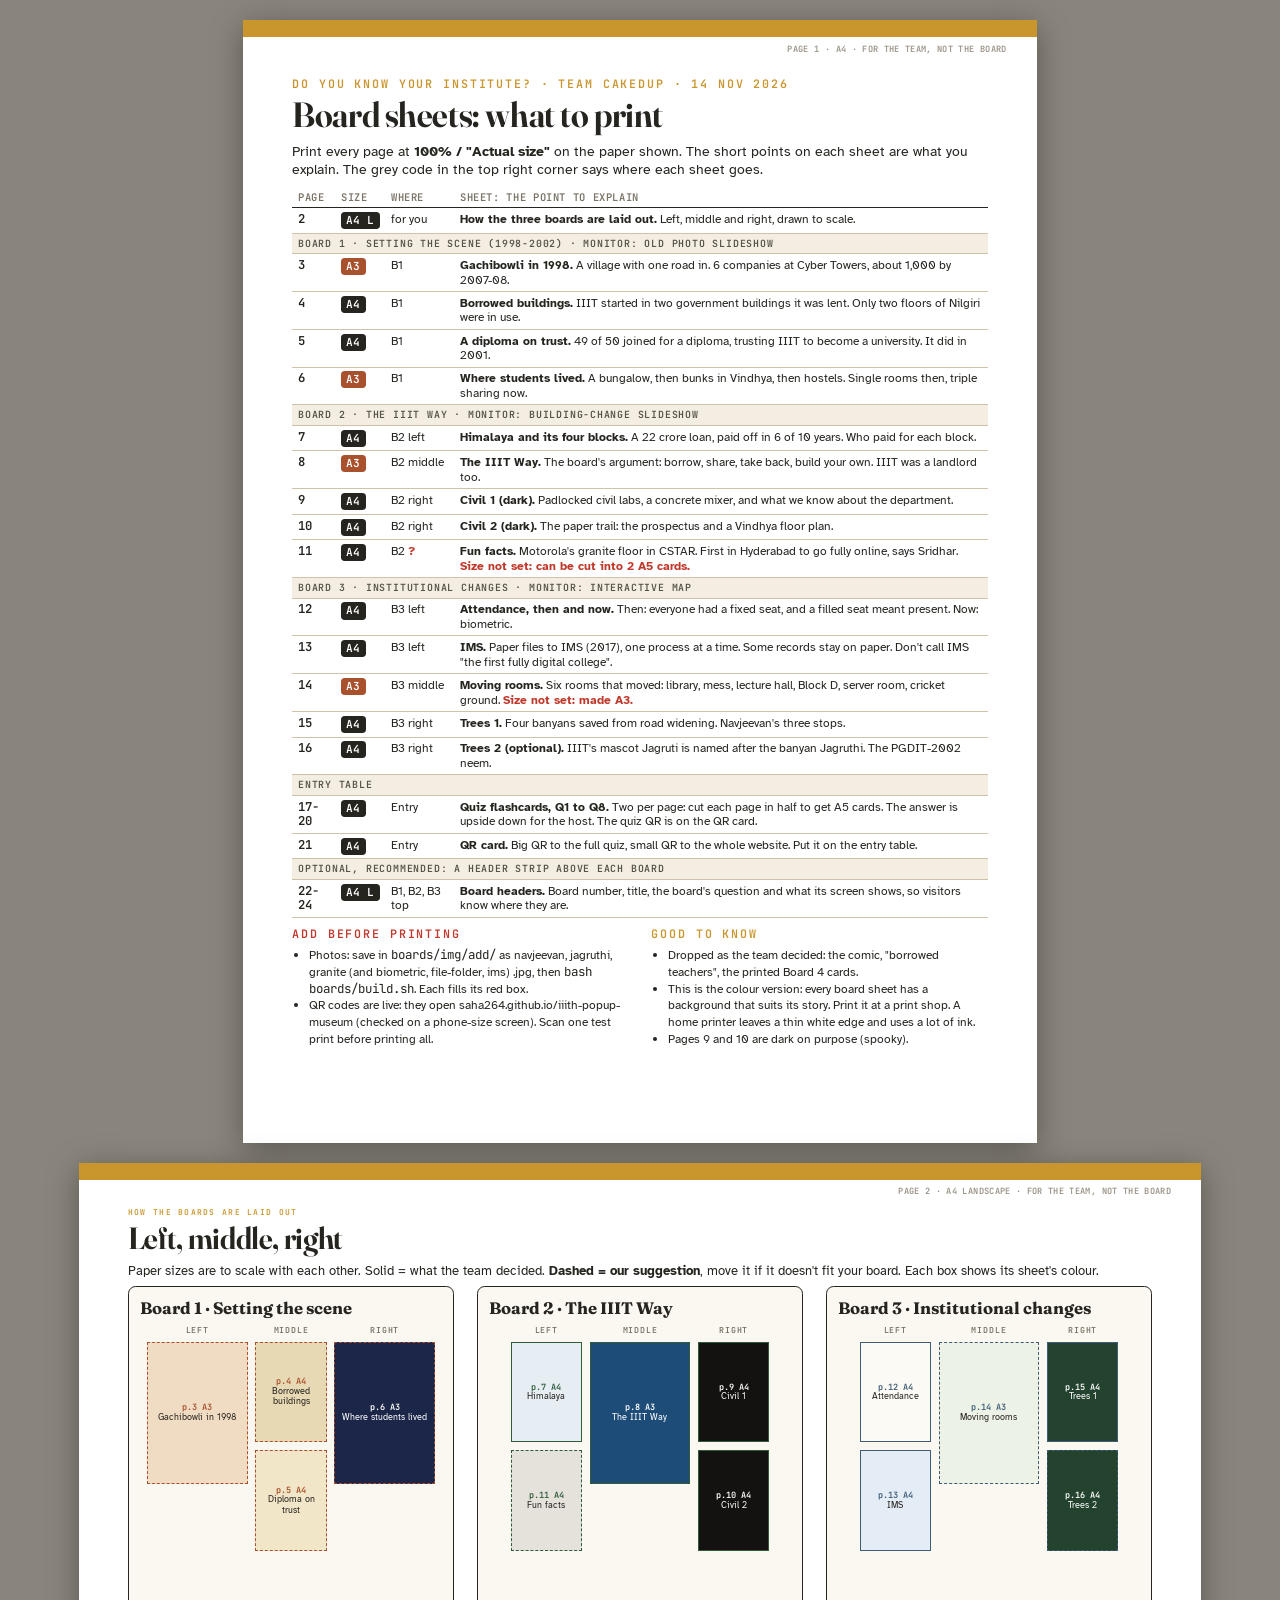
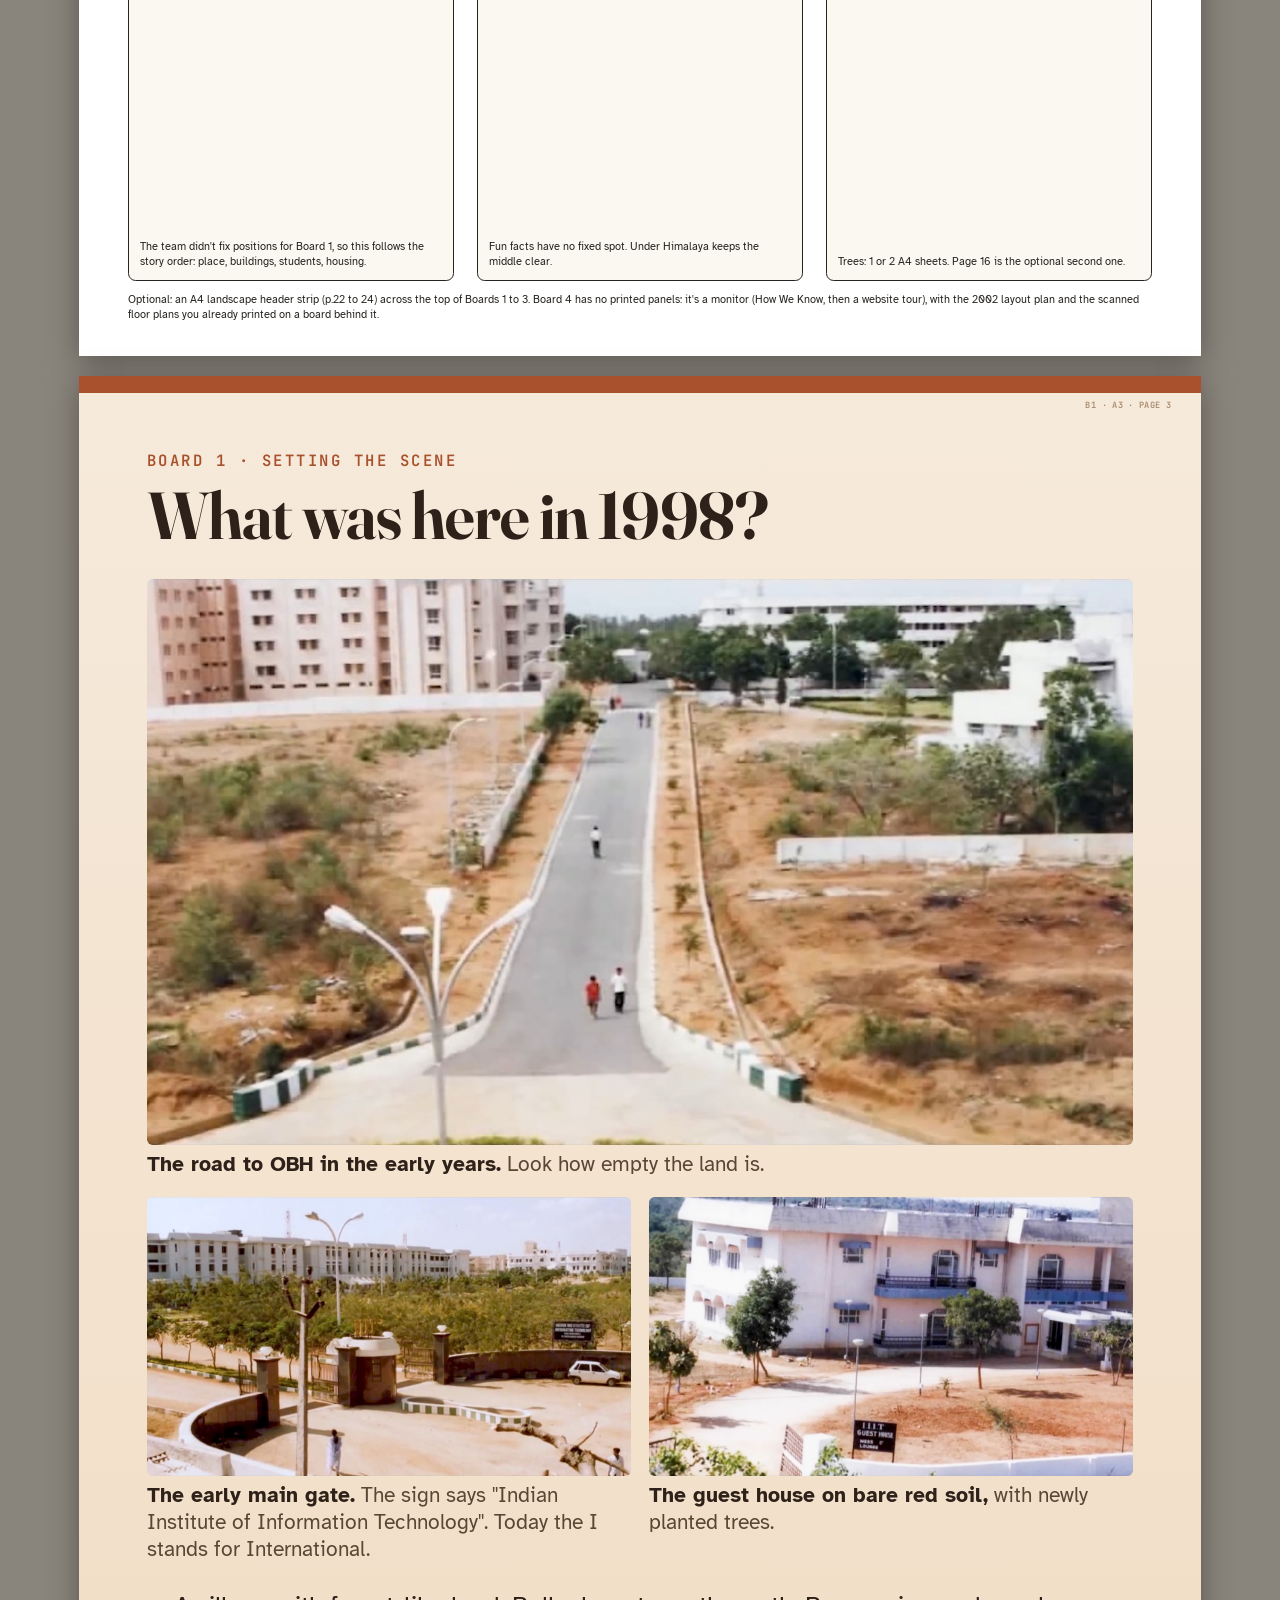
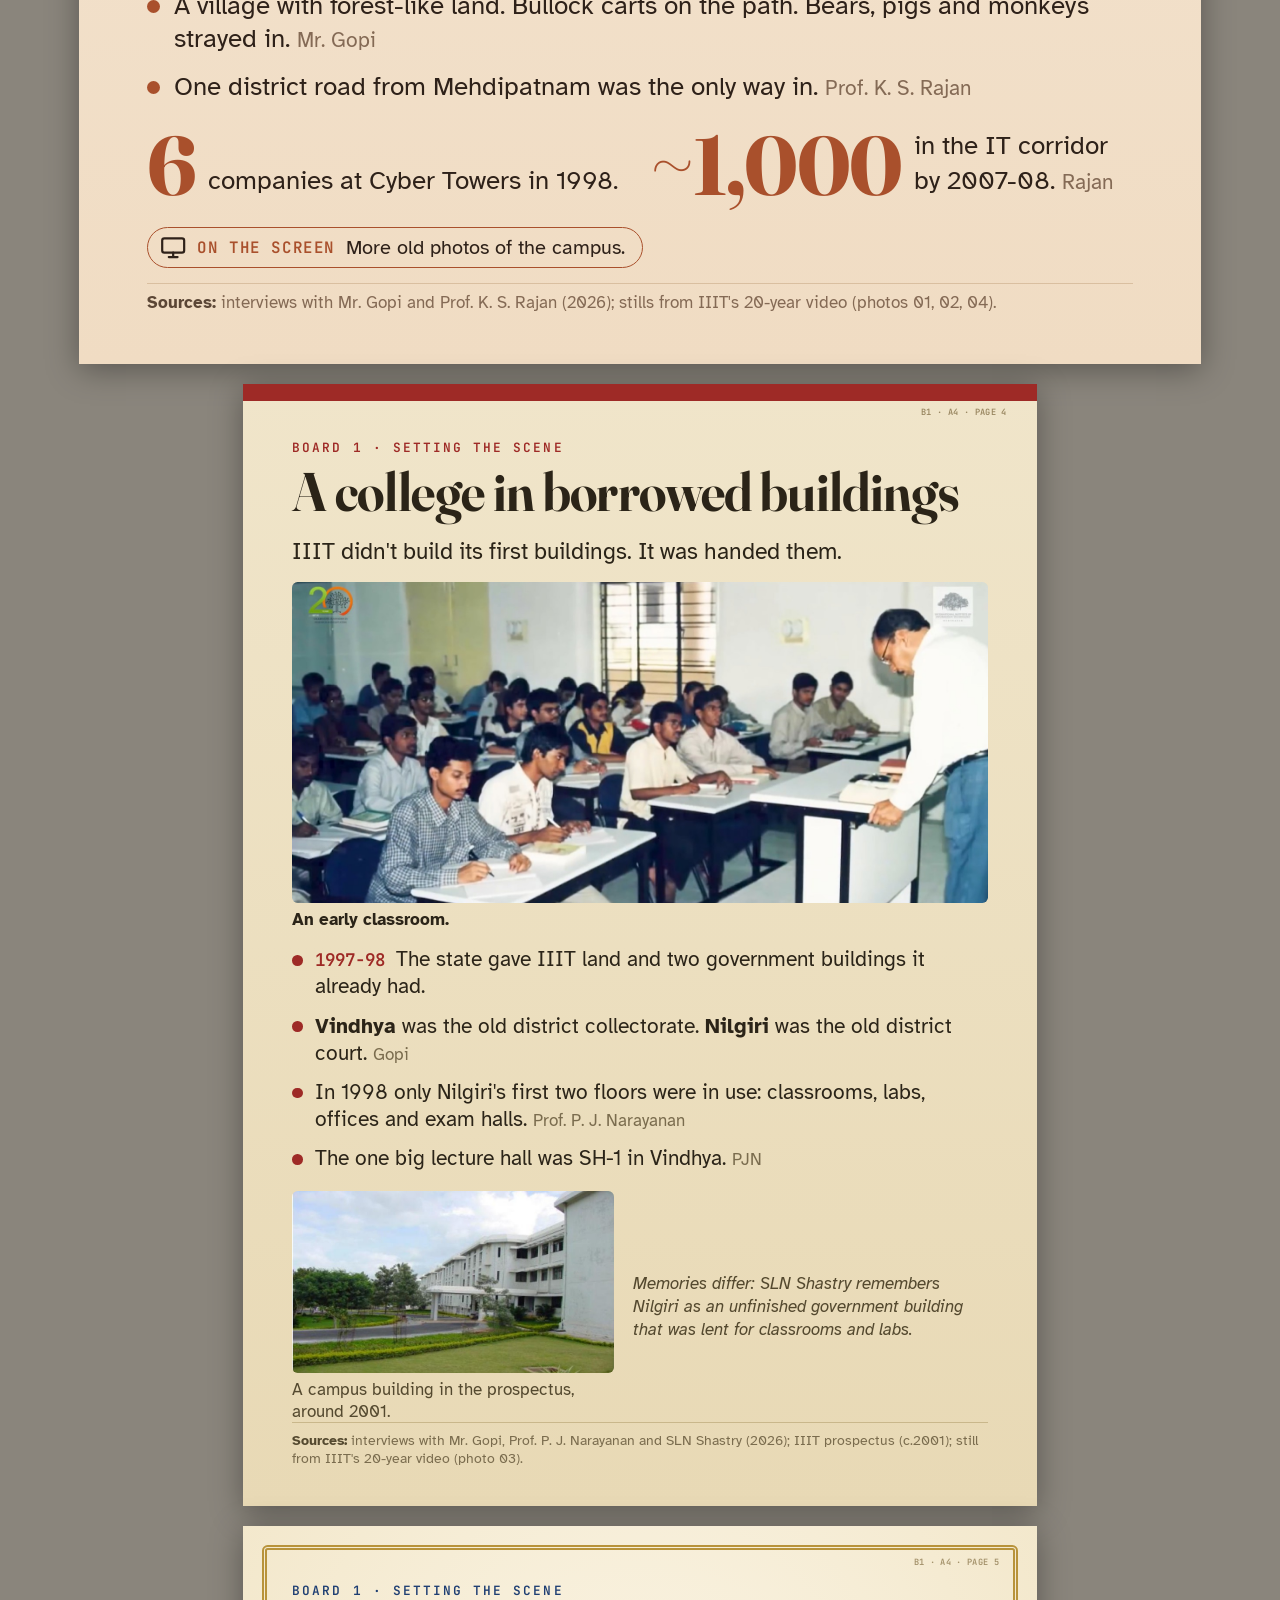
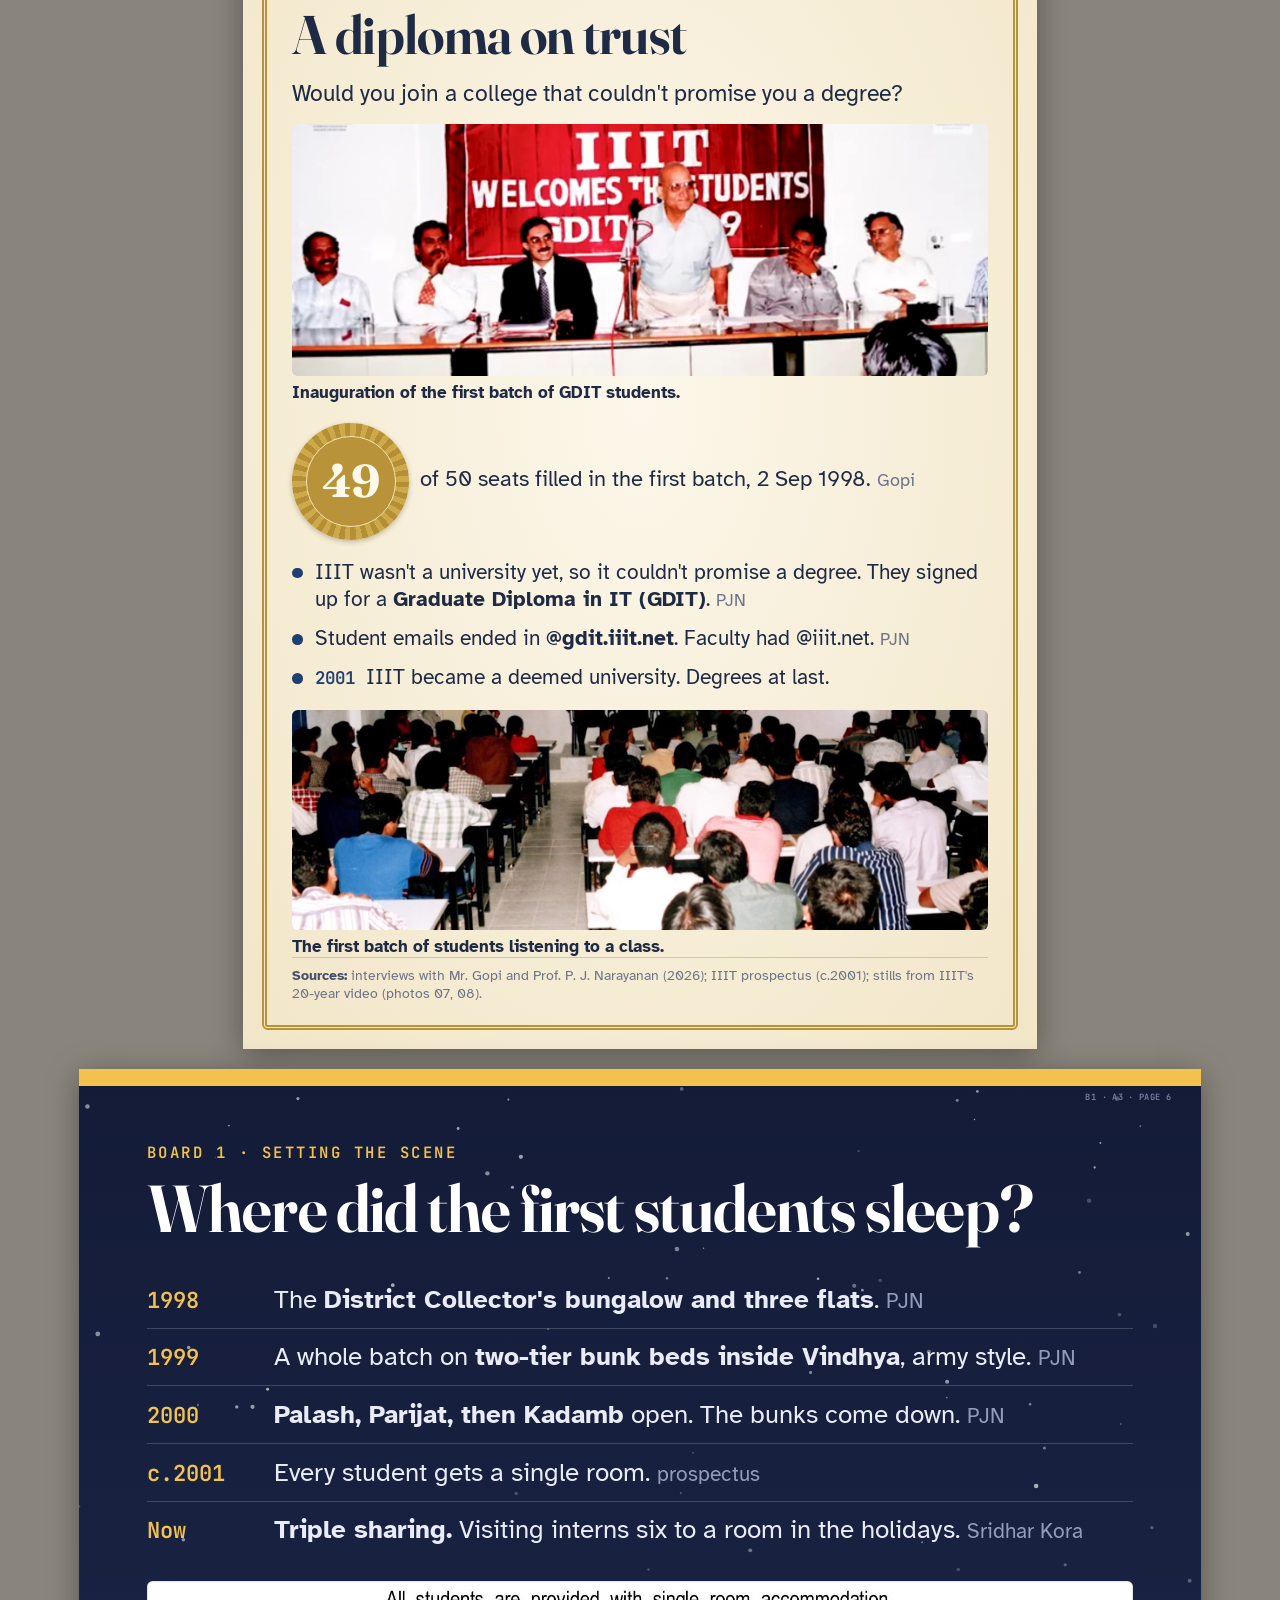
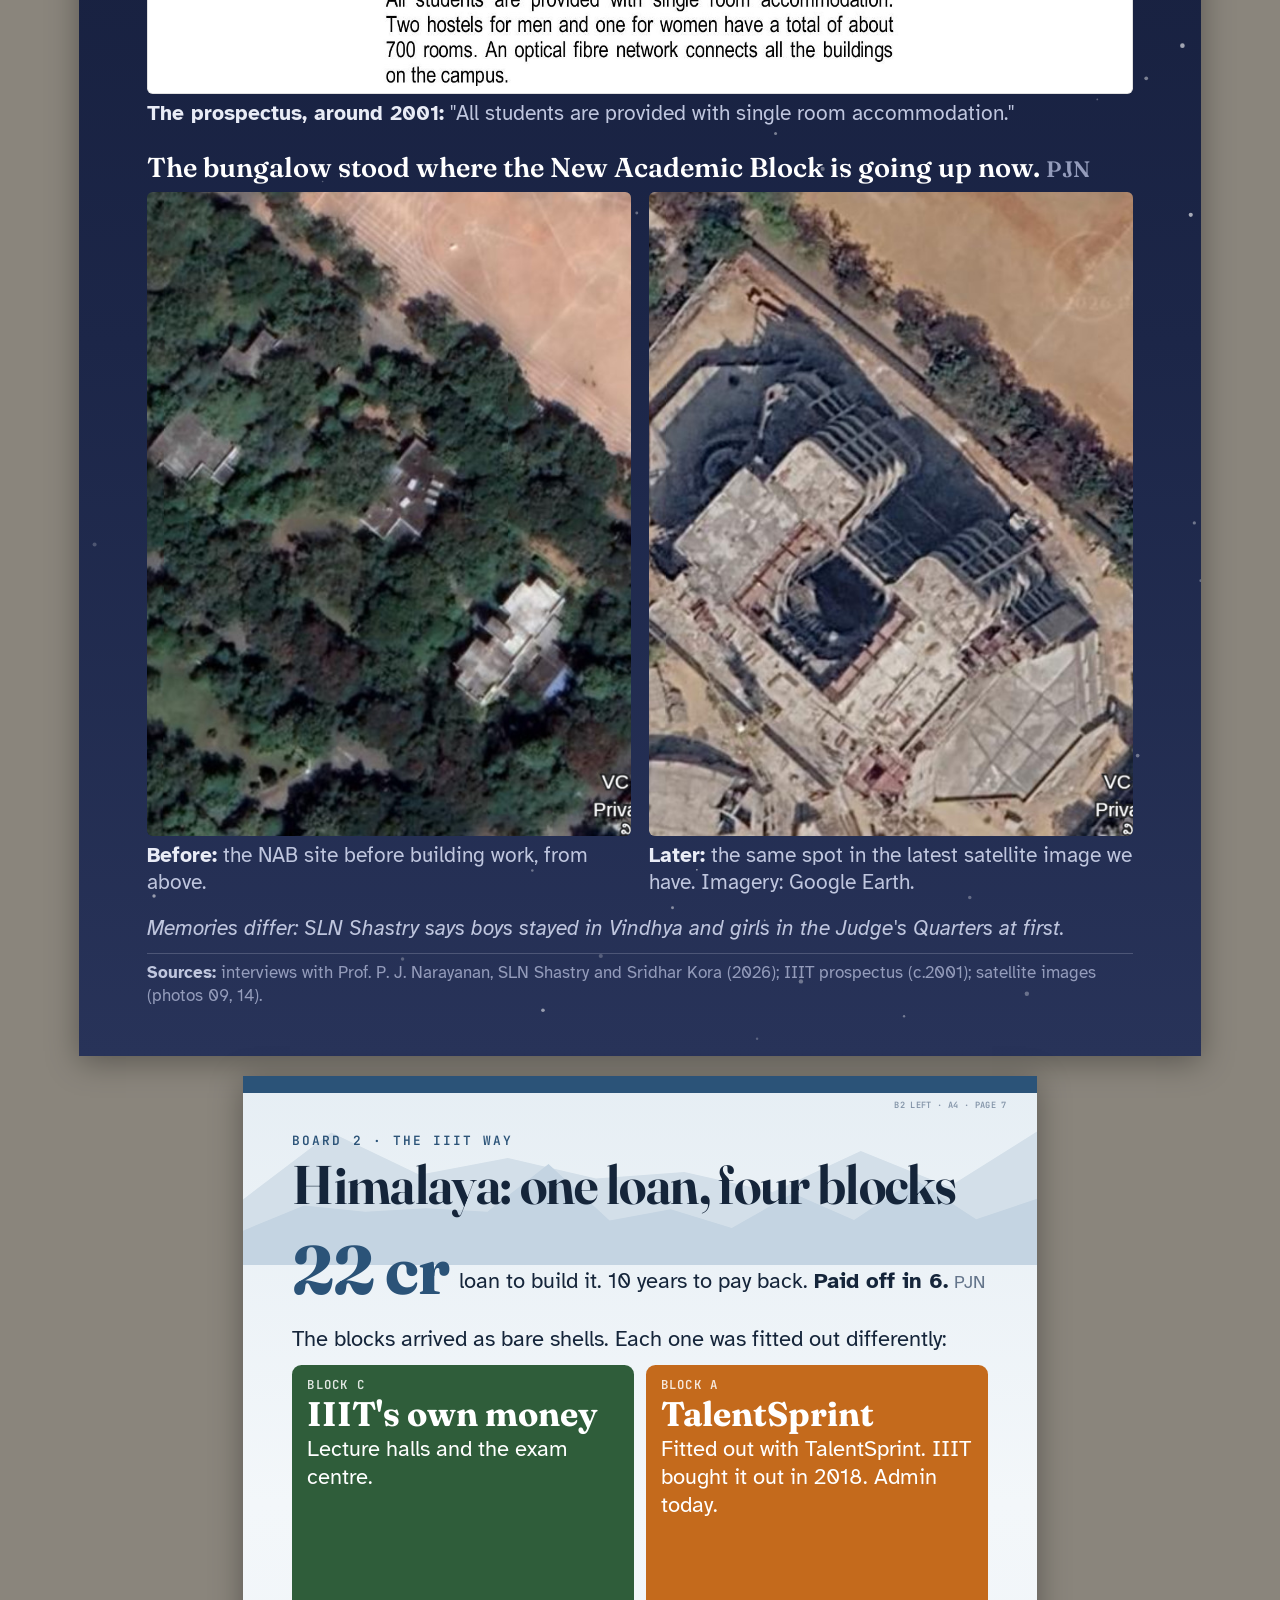
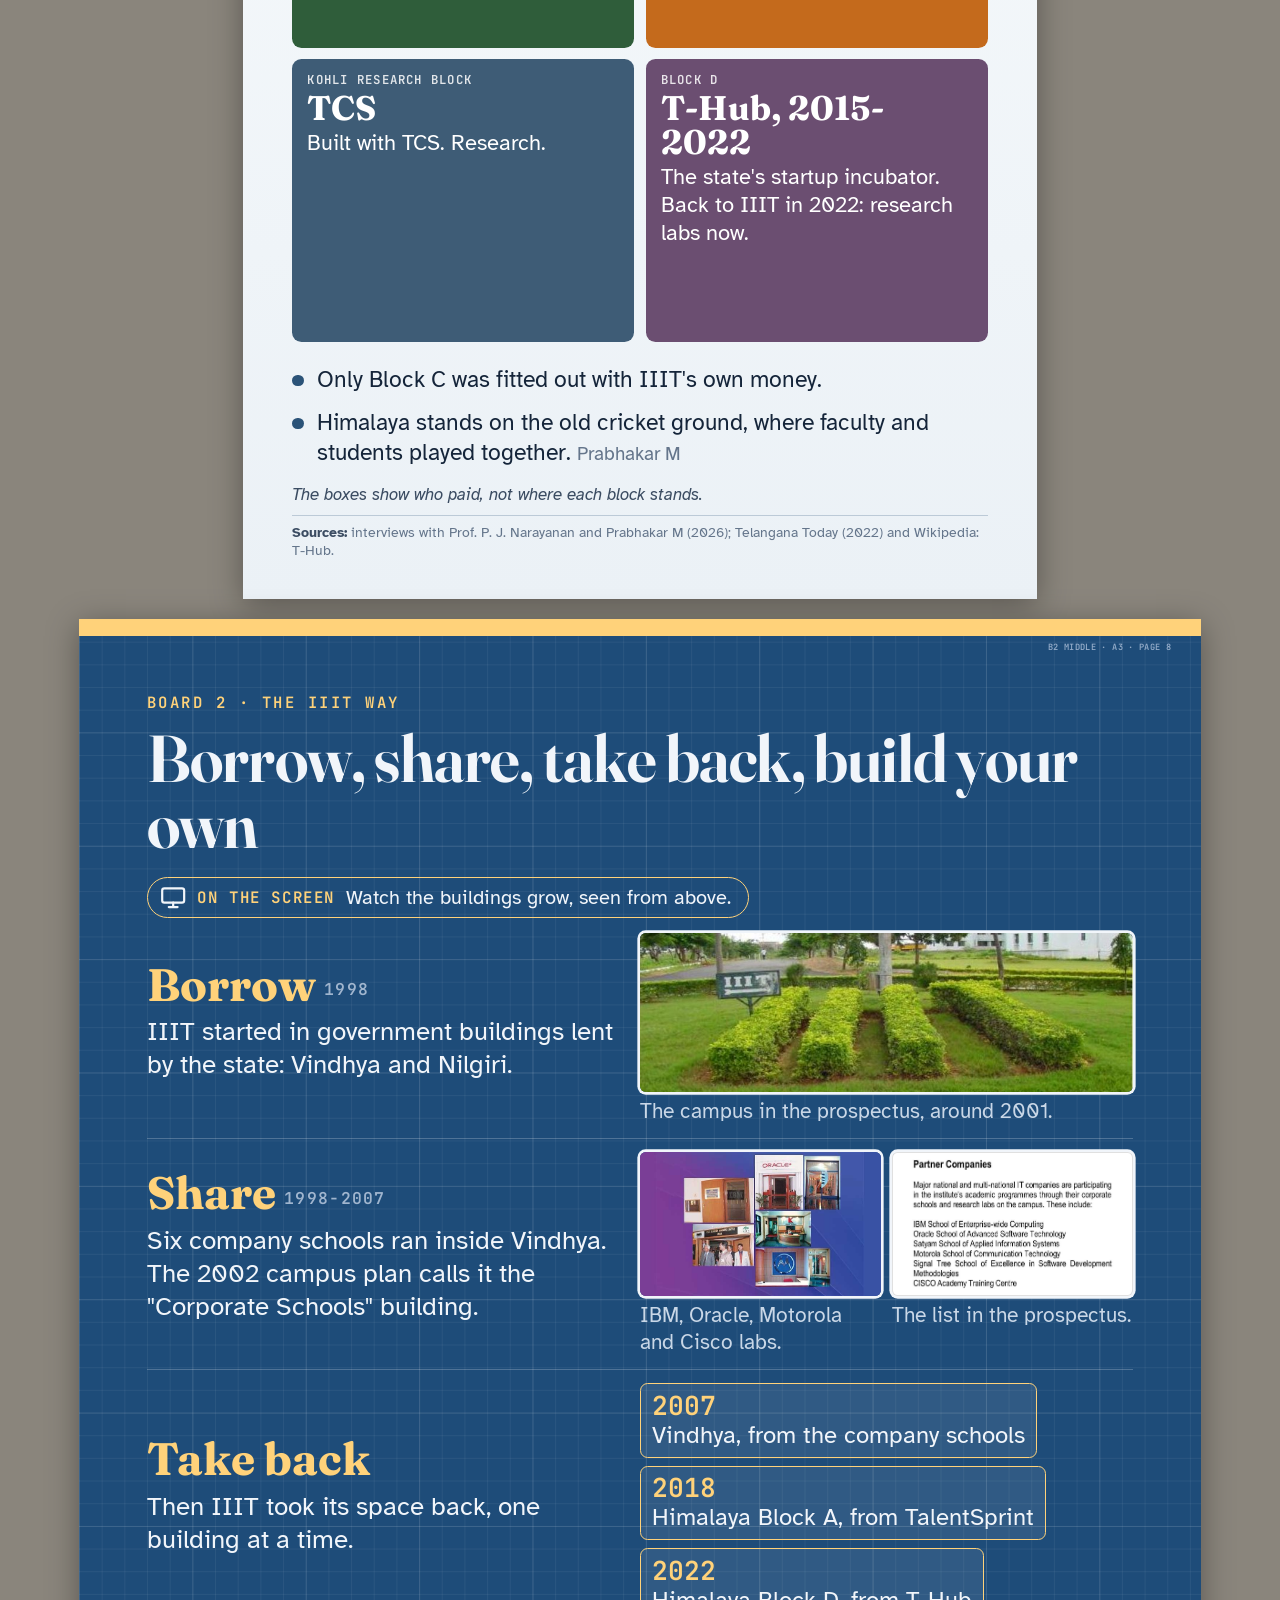
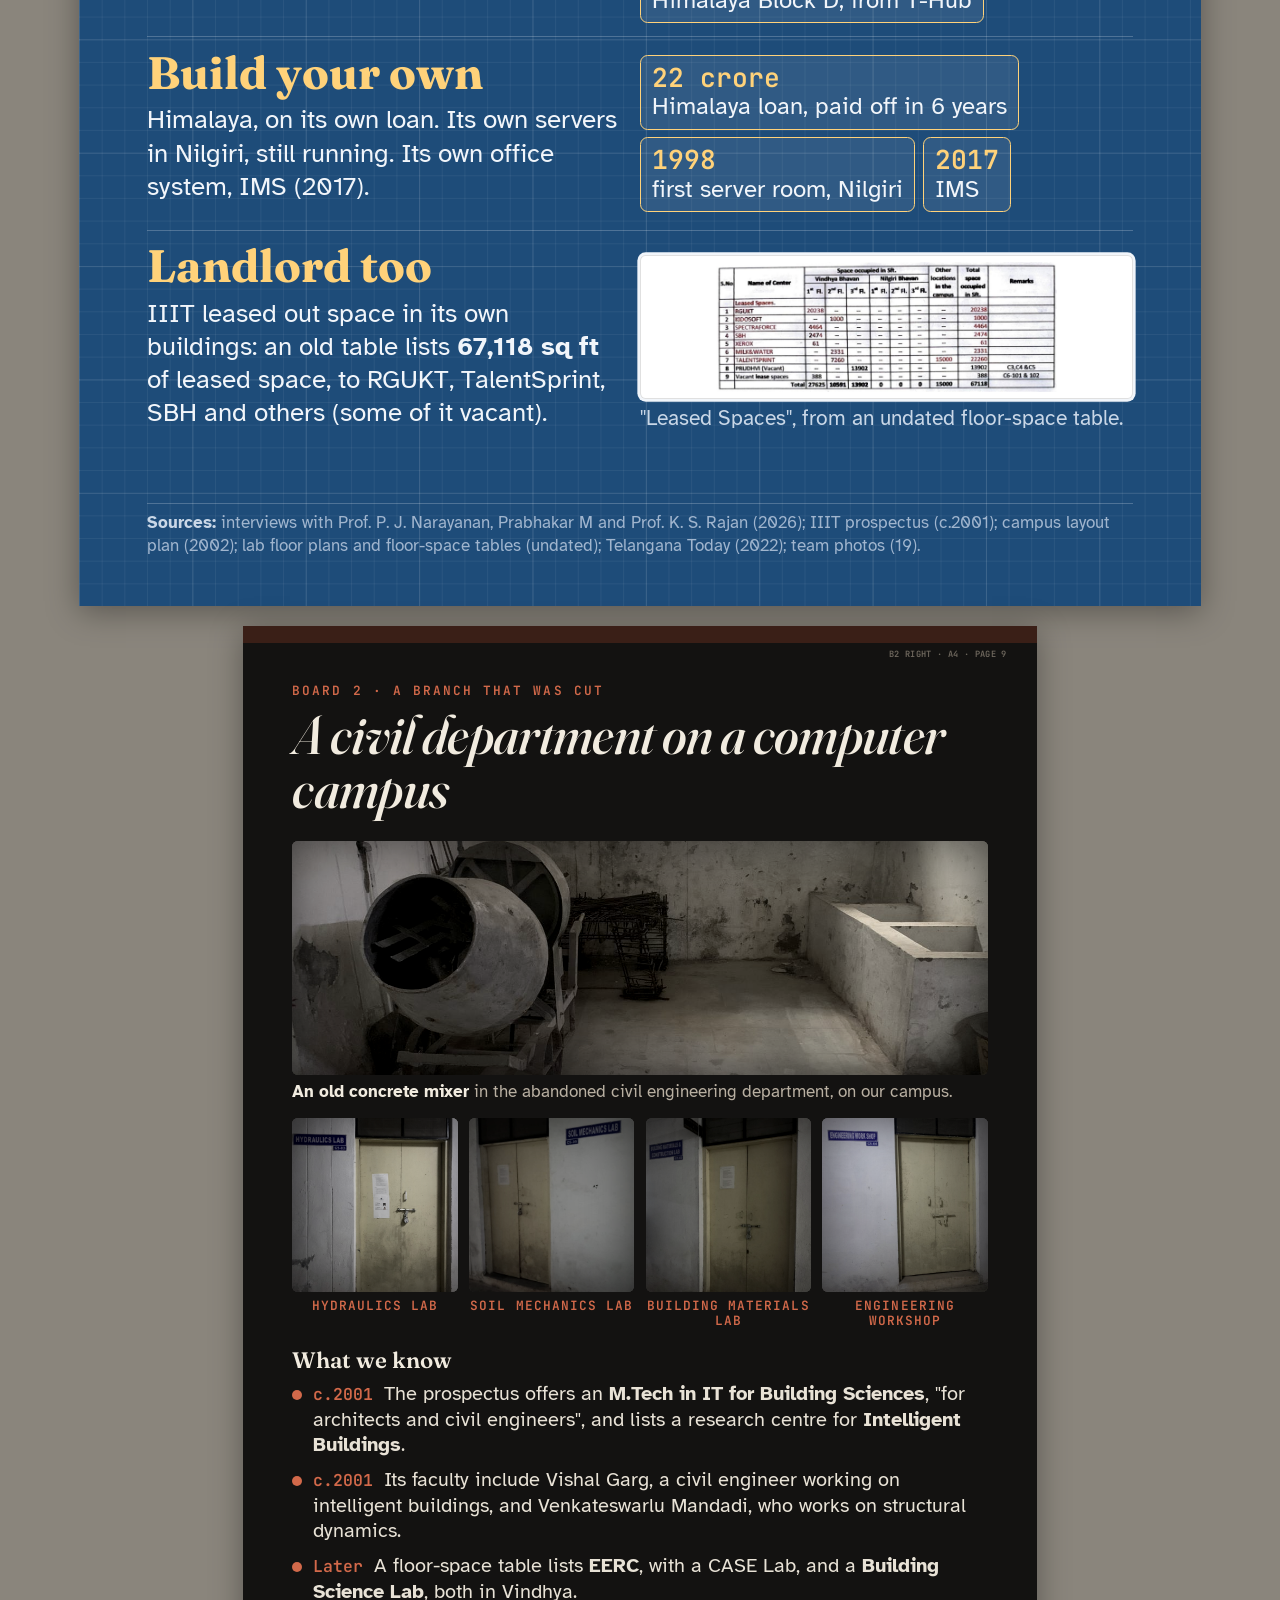
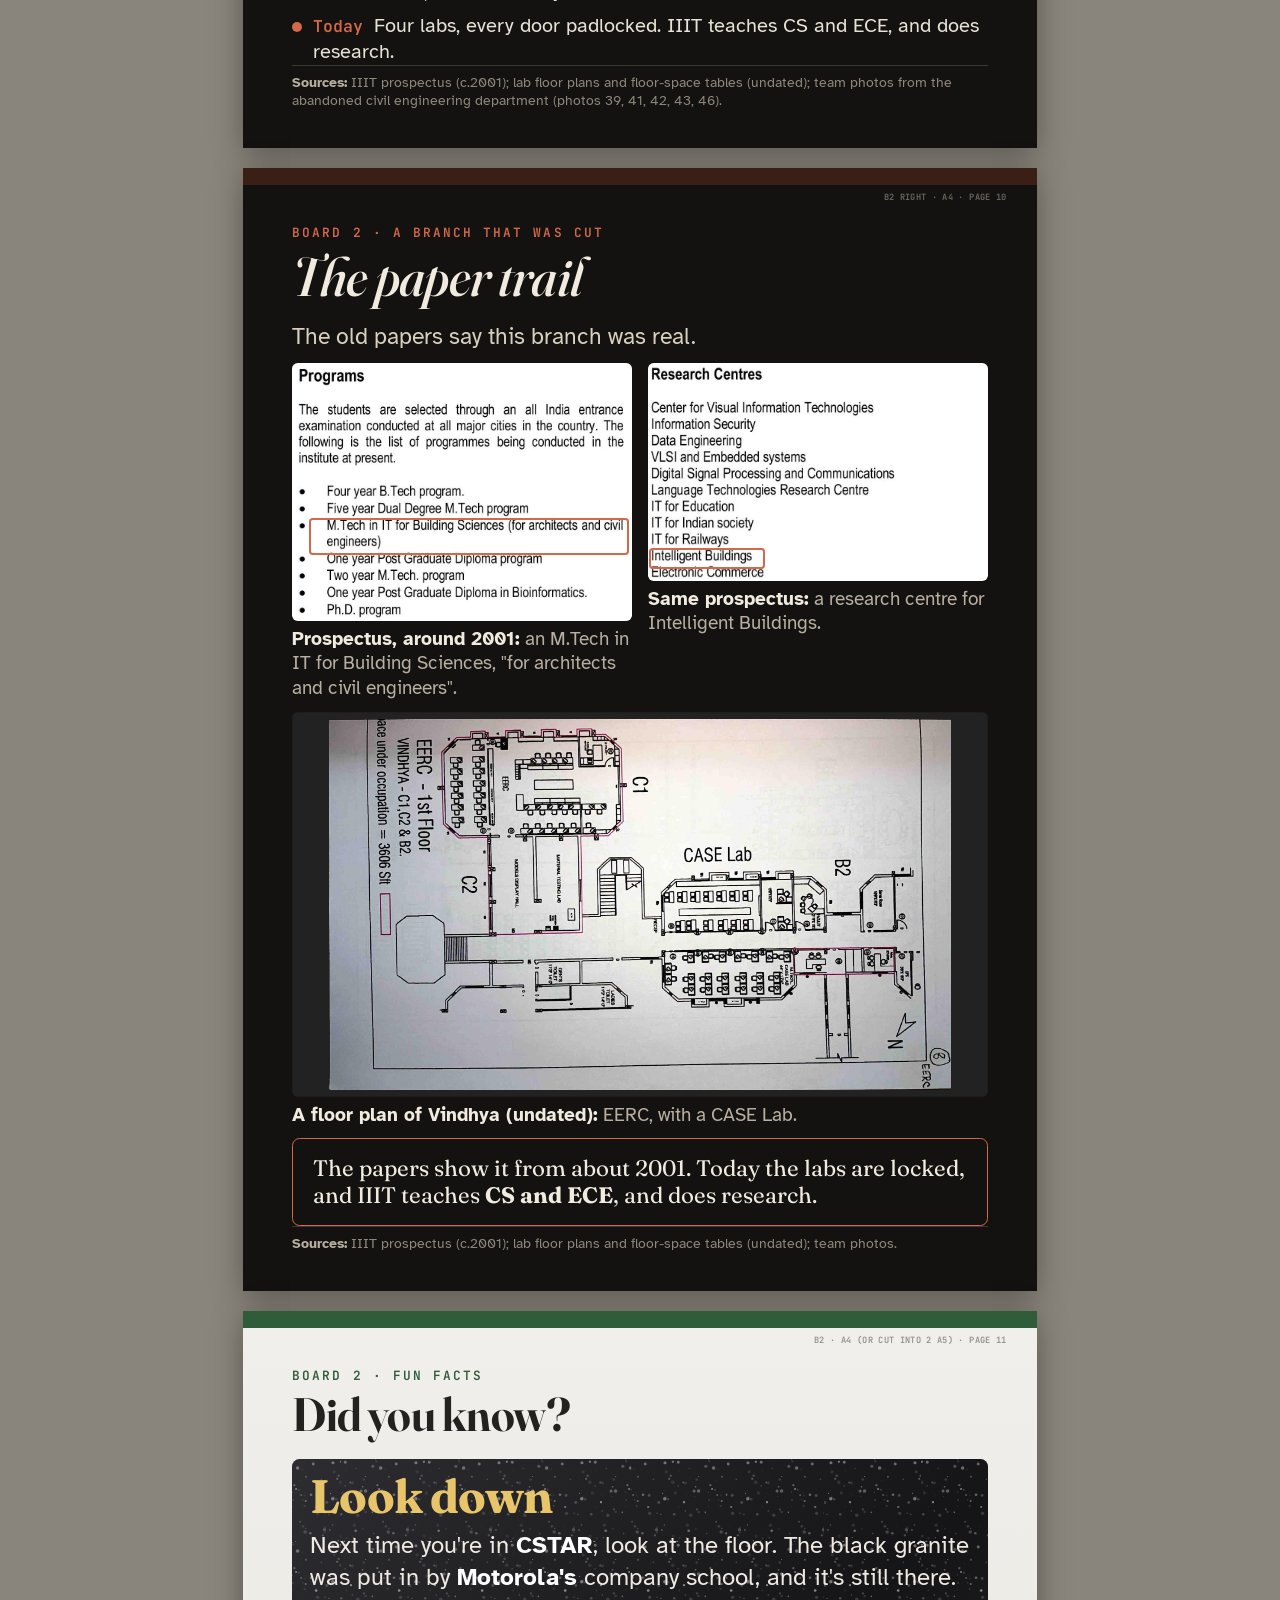
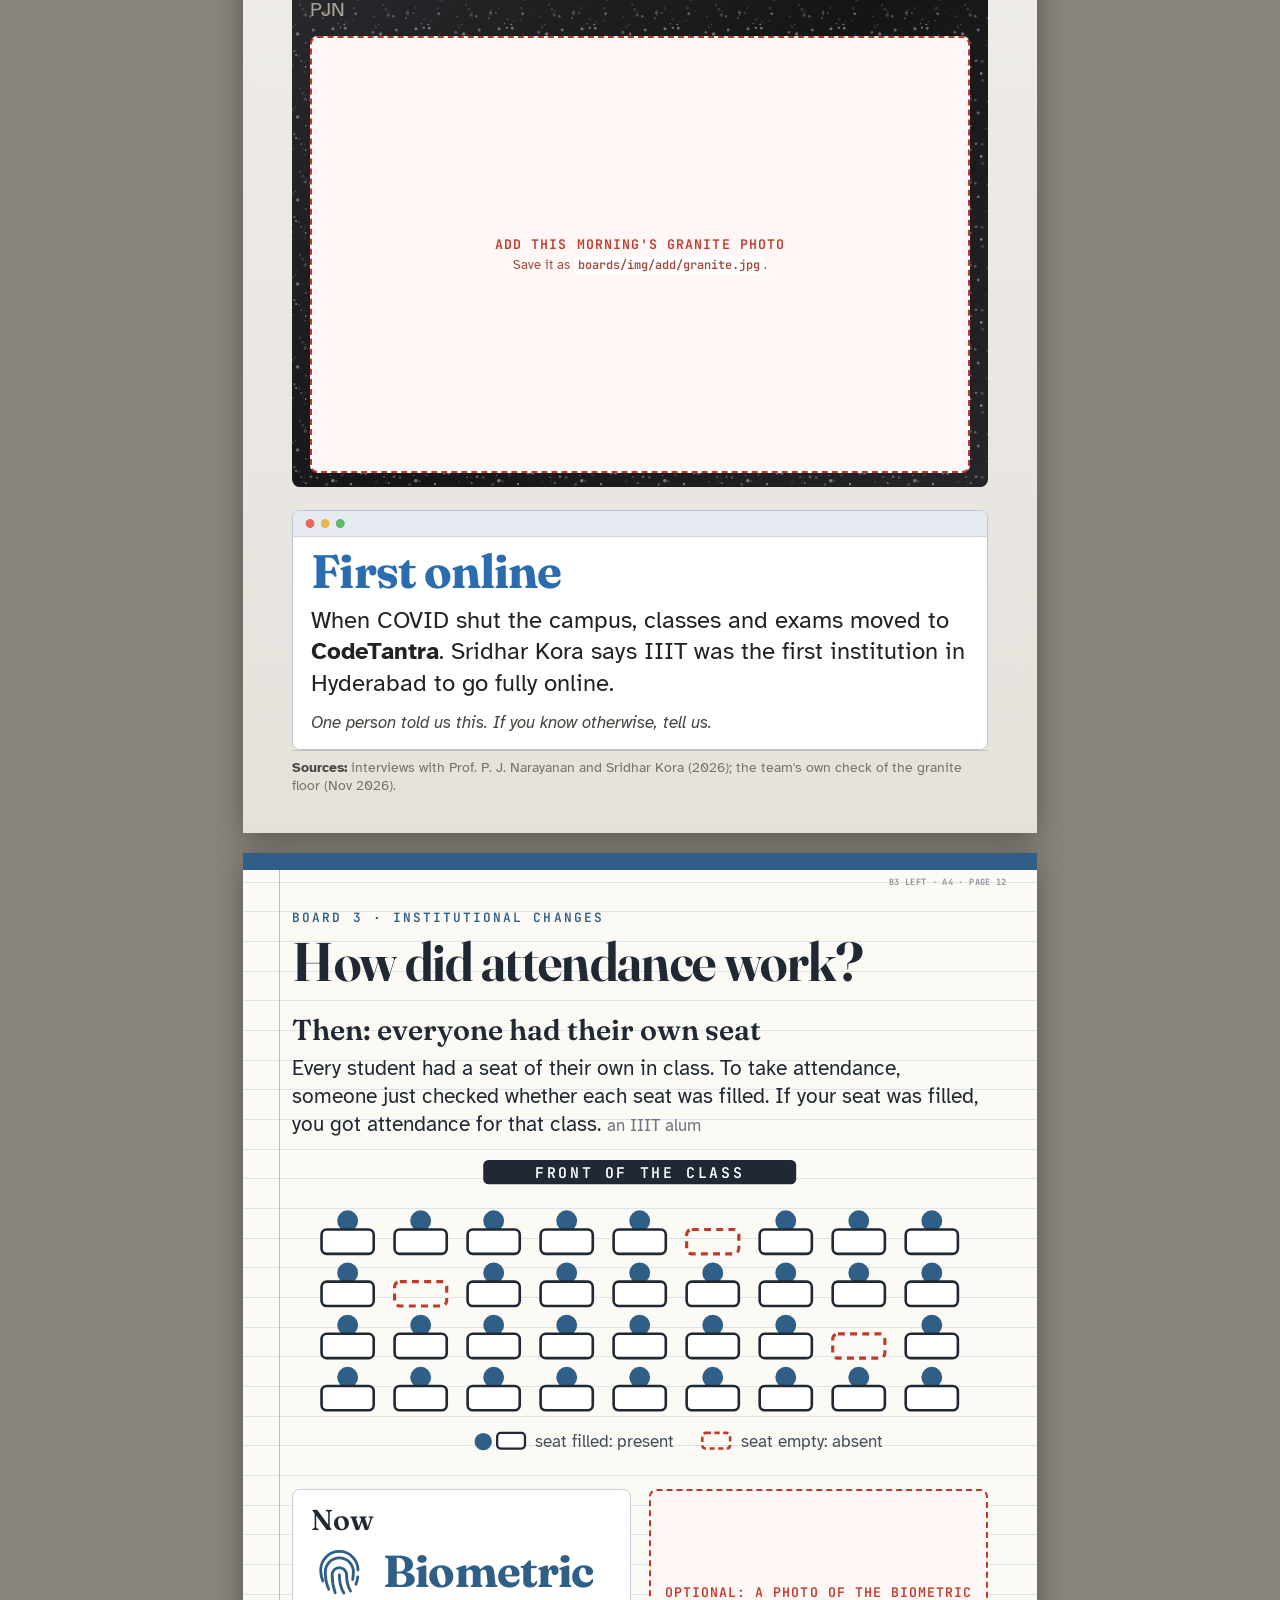
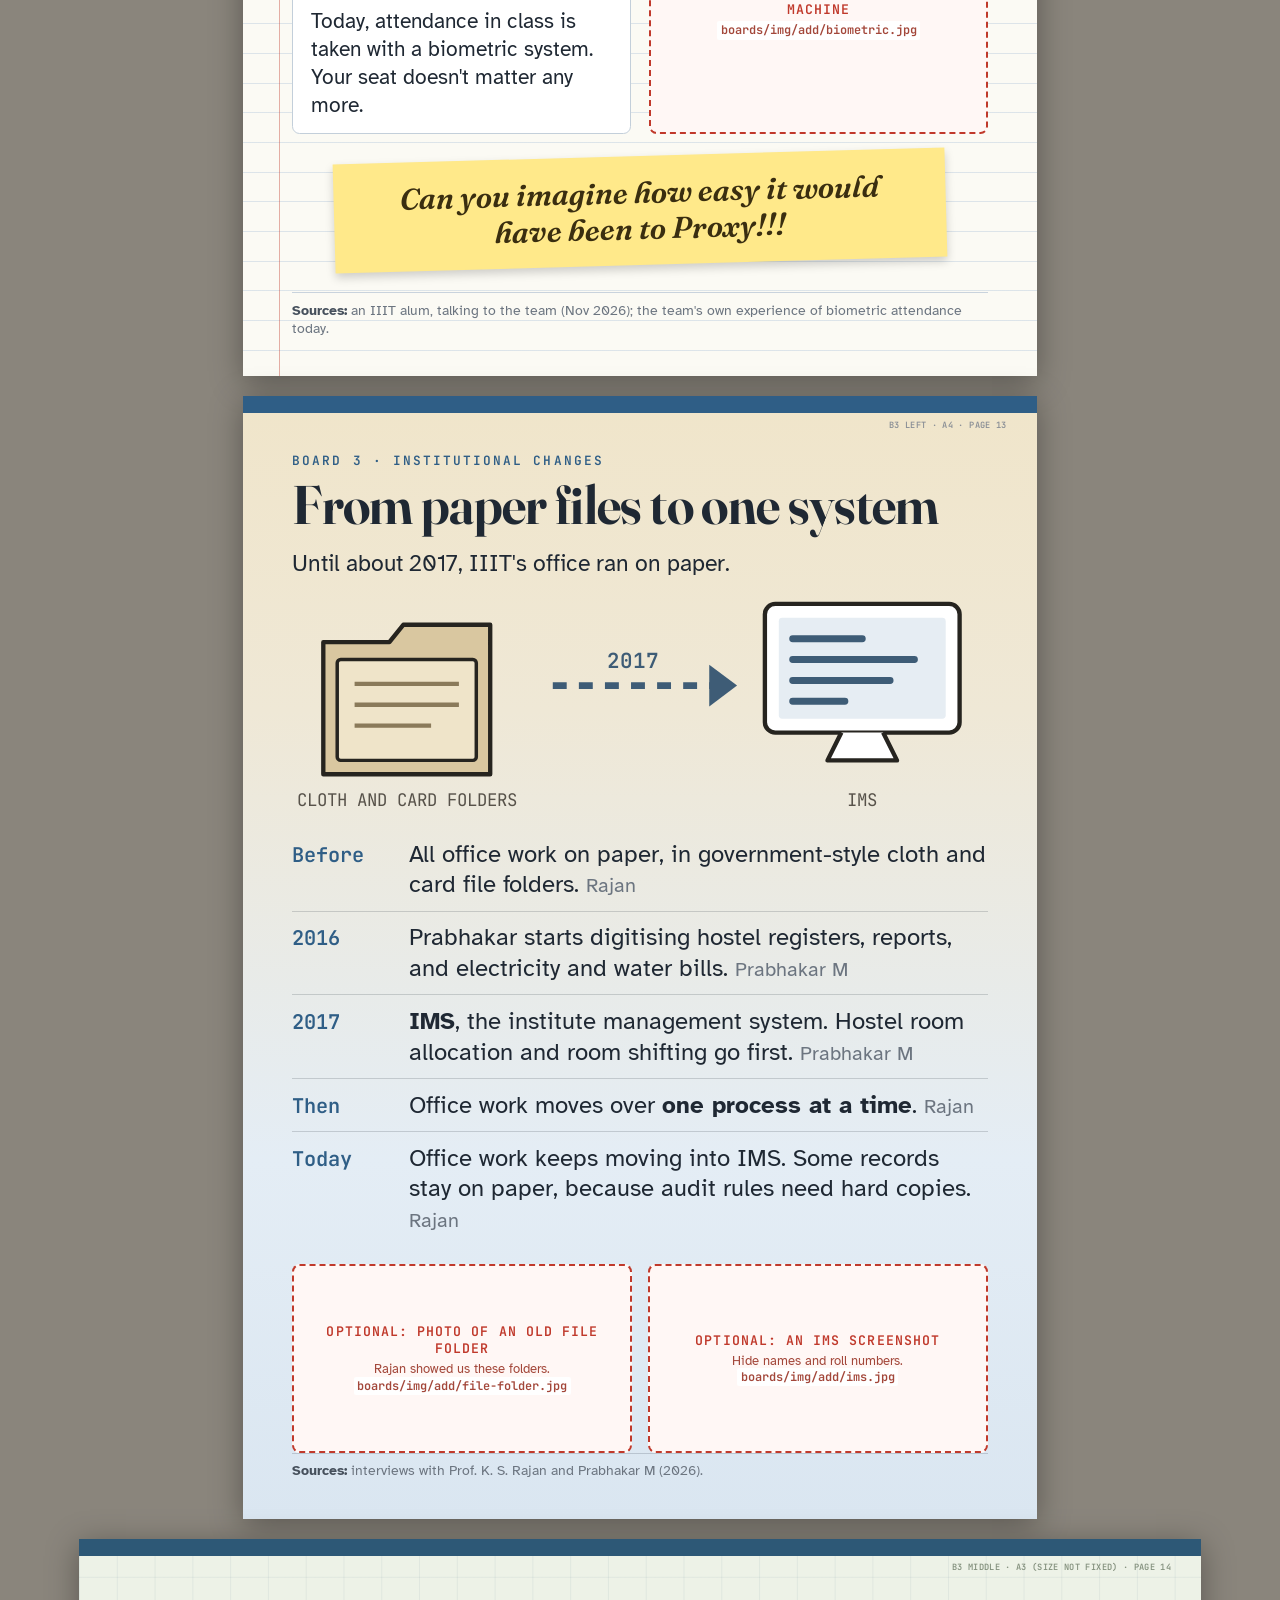
==== commit 69141de1: "Boards colour version: attendance sheet (p12), banyan locations corrected (main gate, Judge's Quarte" ====
--- a/boards/sheets-colour.html
+++ b/boards/sheets-colour.html
@@ -255,6 +255,11 @@
 .browser::before { content: ""; position: absolute; left: 0; right: 0; top: 0; height: 6.5mm; border-radius: 2mm 2mm 0 0; border-bottom: .3mm solid #CDD5DF;
   background: radial-gradient(circle at 4.5mm 50%, #E8685A 1.1mm, transparent 1.25mm), radial-gradient(circle at 8.5mm 50%, #E8B84A 1.1mm, transparent 1.25mm), radial-gradient(circle at 12.5mm 50%, #5DBB6A 1.1mm, transparent 1.25mm), #E6EBF1; }
 
+/* Board 3, p12: attendance: a ruled notebook page with a red margin line, and a sticky note for the punchline */
+.t-notebook { --bg: linear-gradient(90deg, transparent 9.4mm, rgba(192,57,43,.4) 9.4mm, rgba(192,57,43,.4) 9.8mm, transparent 9.8mm), repeating-linear-gradient(180deg, transparent 0 7.6mm, rgba(70,120,180,.17) 7.6mm 7.85mm), #FBFAF4;
+  --fg: #1F2833; --fg2: #46505C; --fg3: #6C7580; --rl: #C9D3DD; --card: #fff; --cardb: #C3CFDA; --ph: #E4EAF0; --tagc: #8A8F96; --ac: #2F5E86; }
+.t-notebook .fp { width: 15mm; height: 15mm; color: var(--ac); flex: none; }
+.sticky { align-self: center; margin-bottom: 7mm; background: #FFE98A; padding: 5mm 8mm; transform: rotate(-1.6deg); box-shadow: 0 1.2mm 2.6mm rgba(0,0,0,.18); font: italic 600 1.4em/1.2 var(--display); color: #3A2E10; text-align: center; max-width: 88%; }
 /* Board 3, p13: IMS: manila paper fading into screen blue */
 .t-paper2screen { --bg: linear-gradient(180deg, #F0E5CA 0%, #EFE8D6 28%, #E4EDF5 68%, #DAE6F1 100%); --fg: #1F2833; --fg2: #46505C; --fg3: #6C7580; --rl: rgba(31,40,51,.18); --card: rgba(255,255,255,.6); --cardb: #C3CFDA; --ph: #DCE4EC; --tagc: #8A8F96; --ac: #2F5E86; }
 /* p14: rooms that moved: a map sheet */
@@ -300,11 +305,11 @@
       <tr><td class="pg">10</td><td class="sz"><b>A4</b></td><td>B2 right</td><td><b>Civil 2 (dark).</b> The paper trail: the prospectus and a Vindhya floor plan.</td></tr>
       <tr><td class="pg">11</td><td class="sz"><b>A4</b></td><td>B2 <span class="todo">?</span></td><td><b>Fun facts.</b> Motorola's granite floor in CSTAR. First in Hyderabad to go fully online, says Sridhar. <span class="todo">Size not set: can be cut into 2 A5 cards.</span></td></tr>
       <tr class="grp"><td colspan="4">Board 3 · Institutional changes · monitor: interactive map</td></tr>
-      <tr class="draft-sheet"><td class="pg">12</td><td class="sz"><b>A4</b></td><td>B3 left</td><td><span class="todo">DRAFT.</span> <b>Attendance, then and now.</b> Fill in when the team's info arrives.</td></tr>
+      <tr><td class="pg">12</td><td class="sz"><b>A4</b></td><td>B3 left</td><td><b>Attendance, then and now.</b> Then: everyone had a fixed seat, and a filled seat meant present. Now: biometric.</td></tr>
       <tr><td class="pg">13</td><td class="sz"><b>A4</b></td><td>B3 left</td><td><b>IMS.</b> Paper files to IMS (2017), one process at a time. Some records stay on paper. Don't call IMS "the first fully digital college".</td></tr>
       <tr><td class="pg">14</td><td class="sz"><b class="s3">A3</b></td><td>B3 middle</td><td><b>Moving rooms.</b> Six rooms that moved: library, mess, lecture hall, Block D, server room, cricket ground. <span class="todo">Size not set: made A3.</span></td></tr>
       <tr><td class="pg">15</td><td class="sz"><b>A4</b></td><td>B3 right</td><td><b>Trees 1.</b> Four banyans saved from road widening. Navjeevan's three stops.</td></tr>
-      <tr><td class="pg">16</td><td class="sz"><b>A4</b></td><td>B3 right</td><td><b>Trees 2 (optional).</b> Jagruthi the tree, Jagruti the mascot. The PGDIT-2002 neem.</td></tr>
+      <tr><td class="pg">16</td><td class="sz"><b>A4</b></td><td>B3 right</td><td><b>Trees 2 (optional).</b> IIIT's mascot Jagruti is named after the banyan Jagruthi. The PGDIT-2002 neem.</td></tr>
       <tr class="grp"><td colspan="4">Entry table</td></tr>
       <tr><td class="pg">17-20</td><td class="sz"><b>A4</b></td><td>Entry</td><td><b>Quiz flashcards, Q1 to Q8.</b> Two per page: cut each page in half to get A5 cards. The answer is upside down for the host. The quiz QR is on the QR card.</td></tr>
       <tr><td class="pg">21</td><td class="sz"><b>A4</b></td><td>Entry</td><td><b>QR card.</b> Big QR to the full quiz, small QR to the whole website. Put it on the entry table.</td></tr>
@@ -317,7 +322,6 @@
       <div class="kicker" style="color:var(--todo); margin-bottom:1.5mm">Add before printing</div>
       <ul>
         <li>Photos: save in <span style="font-family:var(--mono)">boards/img/add/</span> as navjeevan, jagruthi, granite (and biometric, file-folder, ims) .jpg, then <span style="font-family:var(--mono)">bash boards/build.sh</span>. Each fills its red box.</li>
-        <li class="draft-sheet">Attendance info (p.12).</li>
         <li>QR codes are live: they open saha264.github.io/iiith-popup-museum (checked on a phone-size screen). Scan one test print before printing all.</li>
       </ul>
     </div>
@@ -360,7 +364,7 @@
     <div class="board" style="--ac: var(--slate)">
       <h3>Board 3 · Institutional changes</h3>
       <div class="cols">
-        <div class="col"><small>left</small><div class="pp A4 draft-sheet"><b>p.12 A4</b>Attendance</div><div class="pp A4" style="background:#E4EDF5"><b>p.13 A4</b>IMS</div></div>
+        <div class="col"><small>left</small><div class="pp A4" style="background:#FBFAF4"><b>p.12 A4</b>Attendance</div><div class="pp A4" style="background:#E4EDF5"><b>p.13 A4</b>IMS</div></div>
         <div class="col"><small>middle</small><div class="pp A3 sug" style="background:#EDF2E7"><b>p.14 A3</b>Moving rooms</div></div>
         <div class="col"><small>right</small><div class="pp A4 dk" style="background:#24432F"><b>p.15 A4</b>Trees 1</div><div class="pp A4 sug dk" style="background:#24432F"><b>p.16 A4</b>Trees 2</div></div>
       </div>
@@ -586,27 +590,24 @@
 </section>
 
 <!-- ============ BOARD 3 ============ -->
-<!-- 12. Attendance (A4, left) DRAFT -->
-<section class="sheet a4 b3 draft-sheet">
+<!-- 12. Attendance (A4, left) -->
+<section class="sheet a4 b3 t-notebook">
   <span class="tag">B3 LEFT · A4 · PAGE 12</span>
-  <div class="draft">DRAFT: NEEDS THE TEAM'S INFO</div>
   <div class="kicker">Board 3 · Institutional changes</div>
   <h1>How did attendance work?</h1>
-  <div class="grid g2" style="gap:5mm; flex:1; margin-bottom:5mm">
-    <div style="display:flex; flex-direction:column; gap:3mm">
-      <h2 style="color:var(--slate)">Then</h2>
-      <div class="add" style="flex:1">The team is sending this<small>How attendance used to work, who told us, and a photo of an old register if there is one.</small></div>
-    </div>
-    <div style="display:flex; flex-direction:column; gap:3mm">
-      <h2 style="color:var(--slate)">Now</h2>
-      <div class="box" style="flex:1; display:flex; flex-direction:column; justify-content:center; gap:3mm">
-        <div class="big" style="font-size:2.4em">Biometric</div>
-        <p style="margin:0">Attendance in every class is taken with a biometric system.</p>
-      </div>
-      <div class="slot" style="height:55mm"><img src="img/add/biometric.jpg" alt="" onerror="this.parentNode.classList.add('missing')"><div class="add">Add a photo of the biometric machine<small><code>boards/img/add/biometric.jpg</code></small></div></div>
-    </div>
-  </div>
-  <div class="src"><b>Sources:</b> <span style="color:var(--todo)">to add: who told us how it used to work, and the team's own experience for "now".</span></div>
+  <h2>Then: everyone had their own seat</h2>
+  <p style="margin-bottom:4mm">Every student had a seat of their own in class. To take attendance, someone just checked whether each seat was filled. If your seat was filled, you got attendance for that class. <span class="who">an IIIT alum</span></p>
+  <svg viewBox="0 0 400 178" style="width:100%; height:auto; display:block" aria-hidden="true"><rect x="110" y="4" width="180" height="14" rx="3" fill="#1F2833"/><text x="200" y="14.5" text-anchor="middle" font-family="JetBrains Mono" font-size="8.5" font-weight="700" fill="#fff" letter-spacing="1.5">FRONT OF THE CLASS</text><circle cx="32" cy="39" r="6" fill="#2F5E86"/><rect x="17" y="44" width="30" height="14" rx="3" fill="#fff" stroke="#1F2833" stroke-width="1.5"/><circle cx="74" cy="39" r="6" fill="#2F5E86"/><rect x="59" y="44" width="30" height="14" rx="3" fill="#fff" stroke="#1F2833" stroke-width="1.5"/><circle cx="116" cy="39" r="6" fill="#2F5E86"/><rect x="101" y="44" width="30" height="14" rx="3" fill="#fff" stroke="#1F2833" stroke-width="1.5"/><circle cx="158" cy="39" r="6" fill="#2F5E86"/><rect x="143" y="44" width="30" height="14" rx="3" fill="#fff" stroke="#1F2833" stroke-width="1.5"/><circle cx="200" cy="39" r="6" fill="#2F5E86"/><rect x="185" y="44" width="30" height="14" rx="3" fill="#fff" stroke="#1F2833" stroke-width="1.5"/><rect x="227" y="44" width="30" height="14" rx="3" fill="none" stroke="#C0392B" stroke-width="1.8" stroke-dasharray="4 3"/><circle cx="284" cy="39" r="6" fill="#2F5E86"/><rect x="269" y="44" width="30" height="14" rx="3" fill="#fff" stroke="#1F2833" stroke-width="1.5"/><circle cx="326" cy="39" r="6" fill="#2F5E86"/><rect x="311" y="44" width="30" height="14" rx="3" fill="#fff" stroke="#1F2833" stroke-width="1.5"/><circle cx="368" cy="39" r="6" fill="#2F5E86"/><rect x="353" y="44" width="30" height="14" rx="3" fill="#fff" stroke="#1F2833" stroke-width="1.5"/><circle cx="32" cy="69" r="6" fill="#2F5E86"/><rect x="17" y="74" width="30" height="14" rx="3" fill="#fff" stroke="#1F2833" stroke-width="1.5"/><rect x="59" y="74" width="30" height="14" rx="3" fill="none" stroke="#C0392B" stroke-width="1.8" stroke-dasharray="4 3"/><circle cx="116" cy="69" r="6" fill="#2F5E86"/><rect x="101" y="74" width="30" height="14" rx="3" fill="#fff" stroke="#1F2833" stroke-width="1.5"/><circle cx="158" cy="69" r="6" fill="#2F5E86"/><rect x="143" y="74" width="30" height="14" rx="3" fill="#fff" stroke="#1F2833" stroke-width="1.5"/><circle cx="200" cy="69" r="6" fill="#2F5E86"/><rect x="185" y="74" width="30" height="14" rx="3" fill="#fff" stroke="#1F2833" stroke-width="1.5"/><circle cx="242" cy="69" r="6" fill="#2F5E86"/><rect x="227" y="74" width="30" height="14" rx="3" fill="#fff" stroke="#1F2833" stroke-width="1.5"/><circle cx="284" cy="69" r="6" fill="#2F5E86"/><rect x="269" y="74" width="30" height="14" rx="3" fill="#fff" stroke="#1F2833" stroke-width="1.5"/><circle cx="326" cy="69" r="6" fill="#2F5E86"/><rect x="311" y="74" width="30" height="14" rx="3" fill="#fff" stroke="#1F2833" stroke-width="1.5"/><circle cx="368" cy="69" r="6" fill="#2F5E86"/><rect x="353" y="74" width="30" height="14" rx="3" fill="#fff" stroke="#1F2833" stroke-width="1.5"/><circle cx="32" cy="99" r="6" fill="#2F5E86"/><rect x="17" y="104" width="30" height="14" rx="3" fill="#fff" stroke="#1F2833" stroke-width="1.5"/><circle cx="74" cy="99" r="6" fill="#2F5E86"/><rect x="59" y="104" width="30" height="14" rx="3" fill="#fff" stroke="#1F2833" stroke-width="1.5"/><circle cx="116" cy="99" r="6" fill="#2F5E86"/><rect x="101" y="104" width="30" height="14" rx="3" fill="#fff" stroke="#1F2833" stroke-width="1.5"/><circle cx="158" cy="99" r="6" fill="#2F5E86"/><rect x="143" y="104" width="30" height="14" rx="3" fill="#fff" stroke="#1F2833" stroke-width="1.5"/><circle cx="200" cy="99" r="6" fill="#2F5E86"/><rect x="185" y="104" width="30" height="14" rx="3" fill="#fff" stroke="#1F2833" stroke-width="1.5"/><circle cx="242" cy="99" r="6" fill="#2F5E86"/><rect x="227" y="104" width="30" height="14" rx="3" fill="#fff" stroke="#1F2833" stroke-width="1.5"/><circle cx="284" cy="99" r="6" fill="#2F5E86"/><rect x="269" y="104" width="30" height="14" rx="3" fill="#fff" stroke="#1F2833" stroke-width="1.5"/><rect x="311" y="104" width="30" height="14" rx="3" fill="none" stroke="#C0392B" stroke-width="1.8" stroke-dasharray="4 3"/><circle cx="368" cy="99" r="6" fill="#2F5E86"/><rect x="353" y="104" width="30" height="14" rx="3" fill="#fff" stroke="#1F2833" stroke-width="1.5"/><circle cx="32" cy="129" r="6" fill="#2F5E86"/><rect x="17" y="134" width="30" height="14" rx="3" fill="#fff" stroke="#1F2833" stroke-width="1.5"/><circle cx="74" cy="129" r="6" fill="#2F5E86"/><rect x="59" y="134" width="30" height="14" rx="3" fill="#fff" stroke="#1F2833" stroke-width="1.5"/><circle cx="116" cy="129" r="6" fill="#2F5E86"/><rect x="101" y="134" width="30" height="14" rx="3" fill="#fff" stroke="#1F2833" stroke-width="1.5"/><circle cx="158" cy="129" r="6" fill="#2F5E86"/><rect x="143" y="134" width="30" height="14" rx="3" fill="#fff" stroke="#1F2833" stroke-width="1.5"/><circle cx="200" cy="129" r="6" fill="#2F5E86"/><rect x="185" y="134" width="30" height="14" rx="3" fill="#fff" stroke="#1F2833" stroke-width="1.5"/><circle cx="242" cy="129" r="6" fill="#2F5E86"/><rect x="227" y="134" width="30" height="14" rx="3" fill="#fff" stroke="#1F2833" stroke-width="1.5"/><circle cx="284" cy="129" r="6" fill="#2F5E86"/><rect x="269" y="134" width="30" height="14" rx="3" fill="#fff" stroke="#1F2833" stroke-width="1.5"/><circle cx="326" cy="129" r="6" fill="#2F5E86"/><rect x="311" y="134" width="30" height="14" rx="3" fill="#fff" stroke="#1F2833" stroke-width="1.5"/><circle cx="368" cy="129" r="6" fill="#2F5E86"/><rect x="353" y="134" width="30" height="14" rx="3" fill="#fff" stroke="#1F2833" stroke-width="1.5"/><g font-family="Atkinson Hyperlegible" font-size="10" fill="#46505C"><circle cx="110" cy="166" r="5" fill="#2F5E86"/><rect x="118" y="161" width="16" height="9" rx="2" fill="#fff" stroke="#1F2833" stroke-width="1.3"/><text x="140" y="169">seat filled: present</text><rect x="236" y="161" width="16" height="9" rx="2" fill="none" stroke="#C0392B" stroke-width="1.5" stroke-dasharray="3 2"/><text x="258" y="169">seat empty: absent</text></g></svg>
+  <div class="grid g2 grow" style="gap:5mm; margin:7mm 0 6mm">
+    <div class="box" style="display:flex; flex-direction:column; justify-content:center; gap:2mm">
+      <h2 style="margin:0">Now</h2>
+      <div style="display:flex; align-items:center; gap:4mm"><svg class="fp" viewBox="0 0 48 48" aria-hidden="true" fill="none" stroke="currentColor" stroke-width="2.4" stroke-linecap="round"><path d="M10 33c-1.2-3-1.8-6-1.8-9.2C8.2 15 15.3 8 24 8s15.8 7 15.8 15.8"/><path d="M15 40c-1.9-4.3-2.9-9.6-2.9-14.6 0-6.6 5.3-11.9 11.9-11.9s11.9 5.3 11.9 11.9c0 2.2-.2 4.4-.6 6.4"/><path d="M20.5 43c-1.7-4.6-2.6-10-2.6-15.2 0-3.4 2.7-6.1 6.1-6.1s6.1 2.7 6.1 6.1c0 5.7 1.3 10.4 3.4 13.8"/><path d="M24 27.8c0 6.2 1.3 11.4 3.8 15.4"/><path d="M39.6 29.5c-.3 2.3-.8 4.4-1.6 6.3"/></svg><div class="big" style="font-size:2.1em">Biometric</div></div>
+      <p style="margin:0">Today, attendance in class is taken with a biometric system. Your seat doesn't matter any more.</p>
+    </div>
+    <div class="slot"><img src="img/add/biometric.jpg" alt="" onerror="this.parentNode.classList.add('missing')"><div class="add">Optional: a photo of the biometric machine<small><code>boards/img/add/biometric.jpg</code></small></div></div>
+  </div>
+  <div class="sticky">Can you imagine how easy it would have been to Proxy!!!</div>
+  <div class="src"><b>Sources:</b> an IIIT alum, talking to the team (Nov 2026); the team's own experience of biometric attendance today.</div>
 </section>
 
 <!-- 13. IMS (A4, left) -->
@@ -695,8 +696,8 @@
   <div class="grid g2" style="gap:3mm; margin-bottom:5mm; font-size:.92em">
     <div class="box"><b>Navjeevan</b>, moved three times</div>
     <div class="box"><b>Jagruthi</b></div>
-    <div class="box">one in the <b>Judge's Quarters</b> area</div>
-    <div class="box">one near <b>Buddha Nivas</b></div>
+    <div class="box">one in the <b>Judge's Quarters</b> area, near Devid's</div>
+    <div class="box">one near the <b>main gate</b></div>
   </div>
   <h2 style="font-size:1.1em">Navjeevan's three stops</h2>
   <svg viewBox="0 0 400 100" style="width:100%; height:auto; margin-bottom:4mm" aria-hidden="true">
@@ -714,27 +715,27 @@
     <figure><div class="ph"><img src="img/05-crop.jpg" alt=""></div><figcaption><b>OBH in the early years,</b> with a young banyan.</figcaption></figure>
     <div class="slot" style=""><img src="img/add/navjeevan.jpg" alt="" onerror="this.parentNode.classList.add('missing')"><div class="add">Add: Navjeevan at OBH today<small>This morning's photo: <code>boards/img/add/navjeevan.jpg</code></small></div></div>
   </div>
-  <div class="src"><b>Sources:</b> interview with SLN Shastry (2026); still from IIIT's 20-year video (photo 05). We don't know the year of the road widening yet.</div>
+  <div class="src"><b>Sources:</b> interview with SLN Shastry (2026); the team, on where the trees stand today (Nov 2026); still from IIIT's 20-year video (photo 05). We don't know the year of the road widening yet.</div>
 </section>
 
 <!-- 16. Trees 2 (A4, right, optional) -->
 <section class="sheet a4 b3 tree t-banyan">
   <span class="tag">B3 RIGHT · A4 (OPTIONAL) · PAGE 16</span>
   <div class="kicker">Board 3 · HISTREE</div>
-  <h1>Jagruthi, and Jagruti</h1>
+  <h1>A mascot named after a tree</h1>
   <div class="grid" style="grid-template-columns: 1fr auto 1fr; gap:4mm; align-items:center; margin-bottom:4mm">
     <div class="box"><div class="kicker" style="color:var(--fg3)">The tree</div><div class="big" style="font-size:1.9em">Jagruthi</div><p style="margin:0; font-size:.85em">One of the four banyans SLN Shastry saved.</p></div>
-    <div class="big" style="font-size:2.4em; color:#EDA65A">=</div>
-    <div class="box"><div class="kicker" style="color:var(--fg3)">The mascot</div><div class="big" style="font-size:1.9em">Jagruti</div><p style="margin:0; font-size:.85em">IIIT's mascot, "the banyan tree", on Wikipedia.</p></div>
-  </div>
-  <p style="margin-bottom:5mm">Same name, one letter apart. Was the tree named after the mascot, or the other way round? <b>We don't know yet.</b></p>
+    <div class="big" style="font-size:2.4em; color:#EDA65A">→</div>
+    <div class="box"><div class="kicker" style="color:var(--fg3)">The mascot</div><div class="big" style="font-size:1.9em">Jagruti</div><p style="margin:0; font-size:.85em">IIIT's mascot, "the banyan tree".</p></div>
+  </div>
+  <p style="margin-bottom:5mm; font-size:1.1em"><b>IIIT's mascot, Jagruti, is named after this tree.</b> The two names are spelled one letter apart.</p>
   <div class="grid g3 grow" style="gap:3mm; margin-bottom:3mm">
     <div class="slot" style=""><img src="img/add/jagruthi.jpg" alt="" onerror="this.parentNode.classList.add('missing')"><div class="add">Add: Jagruthi today<small><code>boards/img/add/jagruthi.jpg</code></small></div></div>
     <figure><div class="ph"><img src="../raw/photos/26_framed-photo-banyan-meditation.jpeg" alt=""></div><figcaption><b>A girl meditating under the banyan</b> near where Devid's is today.</figcaption></figure>
     <figure><div class="ph"><img src="../raw/photos/49_neem-tree-pgdit-2002.jpeg" alt=""></div><figcaption>A neem planted by the PGDIT-2002 students.</figcaption></figure>
   </div>
   <p class="lede" style="font-family:var(--display); font-size:1.2em; margin-top:2mm">IIIT's logo is a banyan. It put down its own roots, and so did its trees.</p>
-  <div class="src"><b>Sources:</b> interview with SLN Shastry (2026); Wikipedia: IIIT Hyderabad (infobox: "Mascot: Jagruti - The Banyan Tree"); team photos (26, 49).</div>
+  <div class="src"><b>Sources:</b> interview with SLN Shastry (2026); Wikipedia: IIIT Hyderabad (infobox: "Mascot: Jagruti - The Banyan Tree"); the team, on how the mascot got its name (Nov 2026); team photos (26, 49).</div>
 </section>
 
 <!-- ============ ENTRY: flashcards (filled from site/data/quiz.js) ============ -->
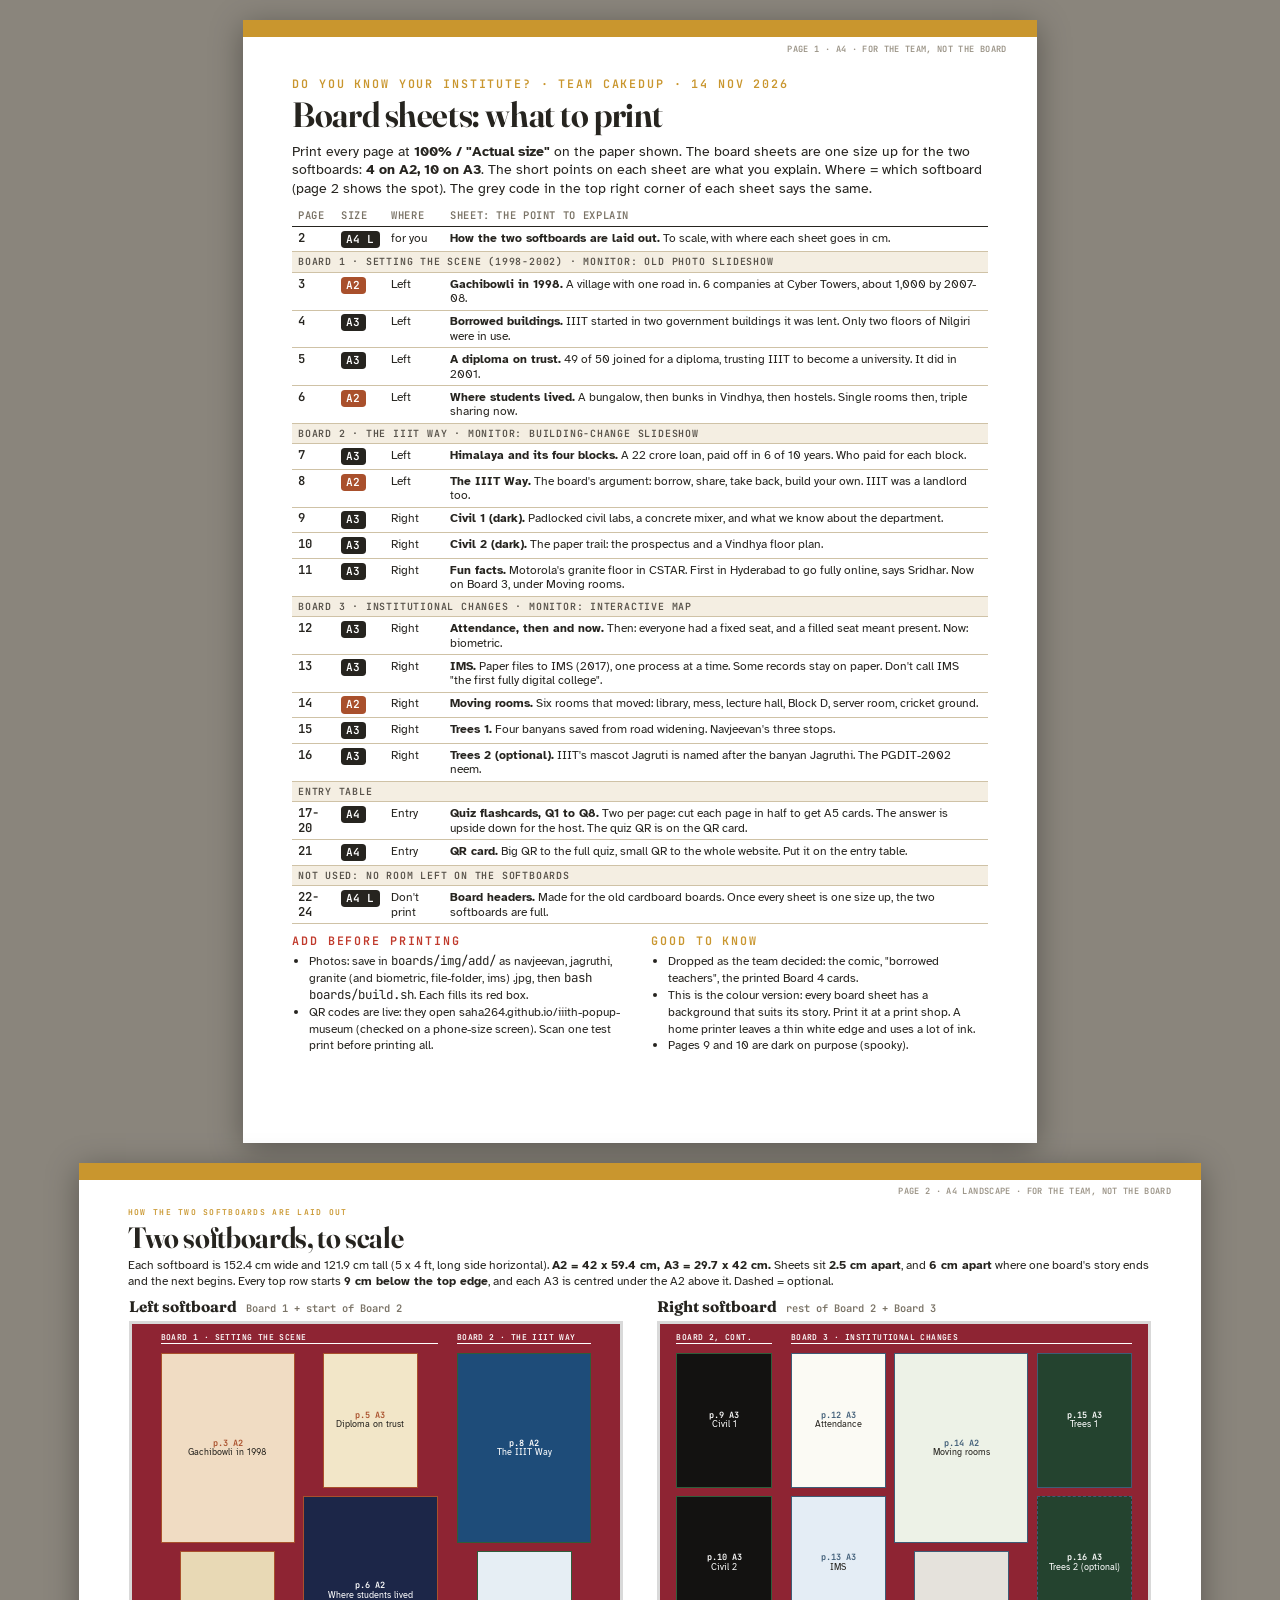
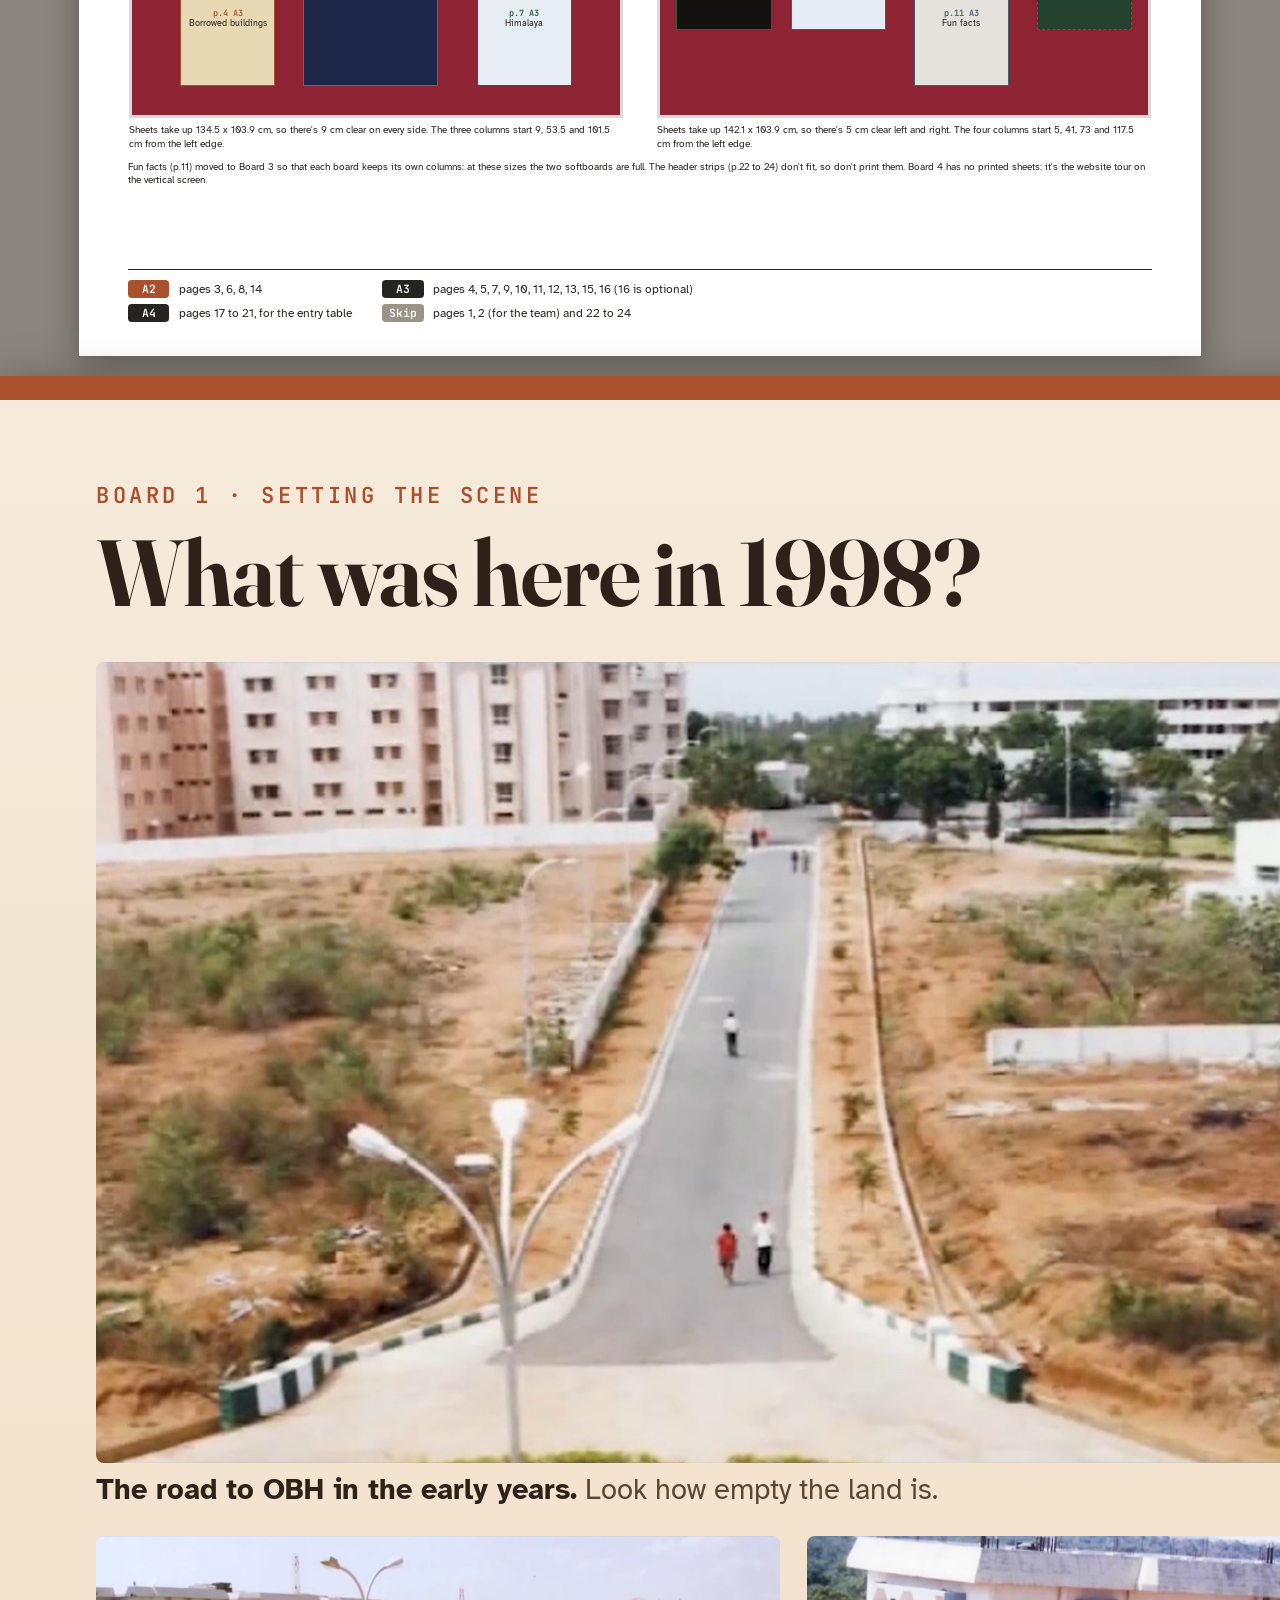
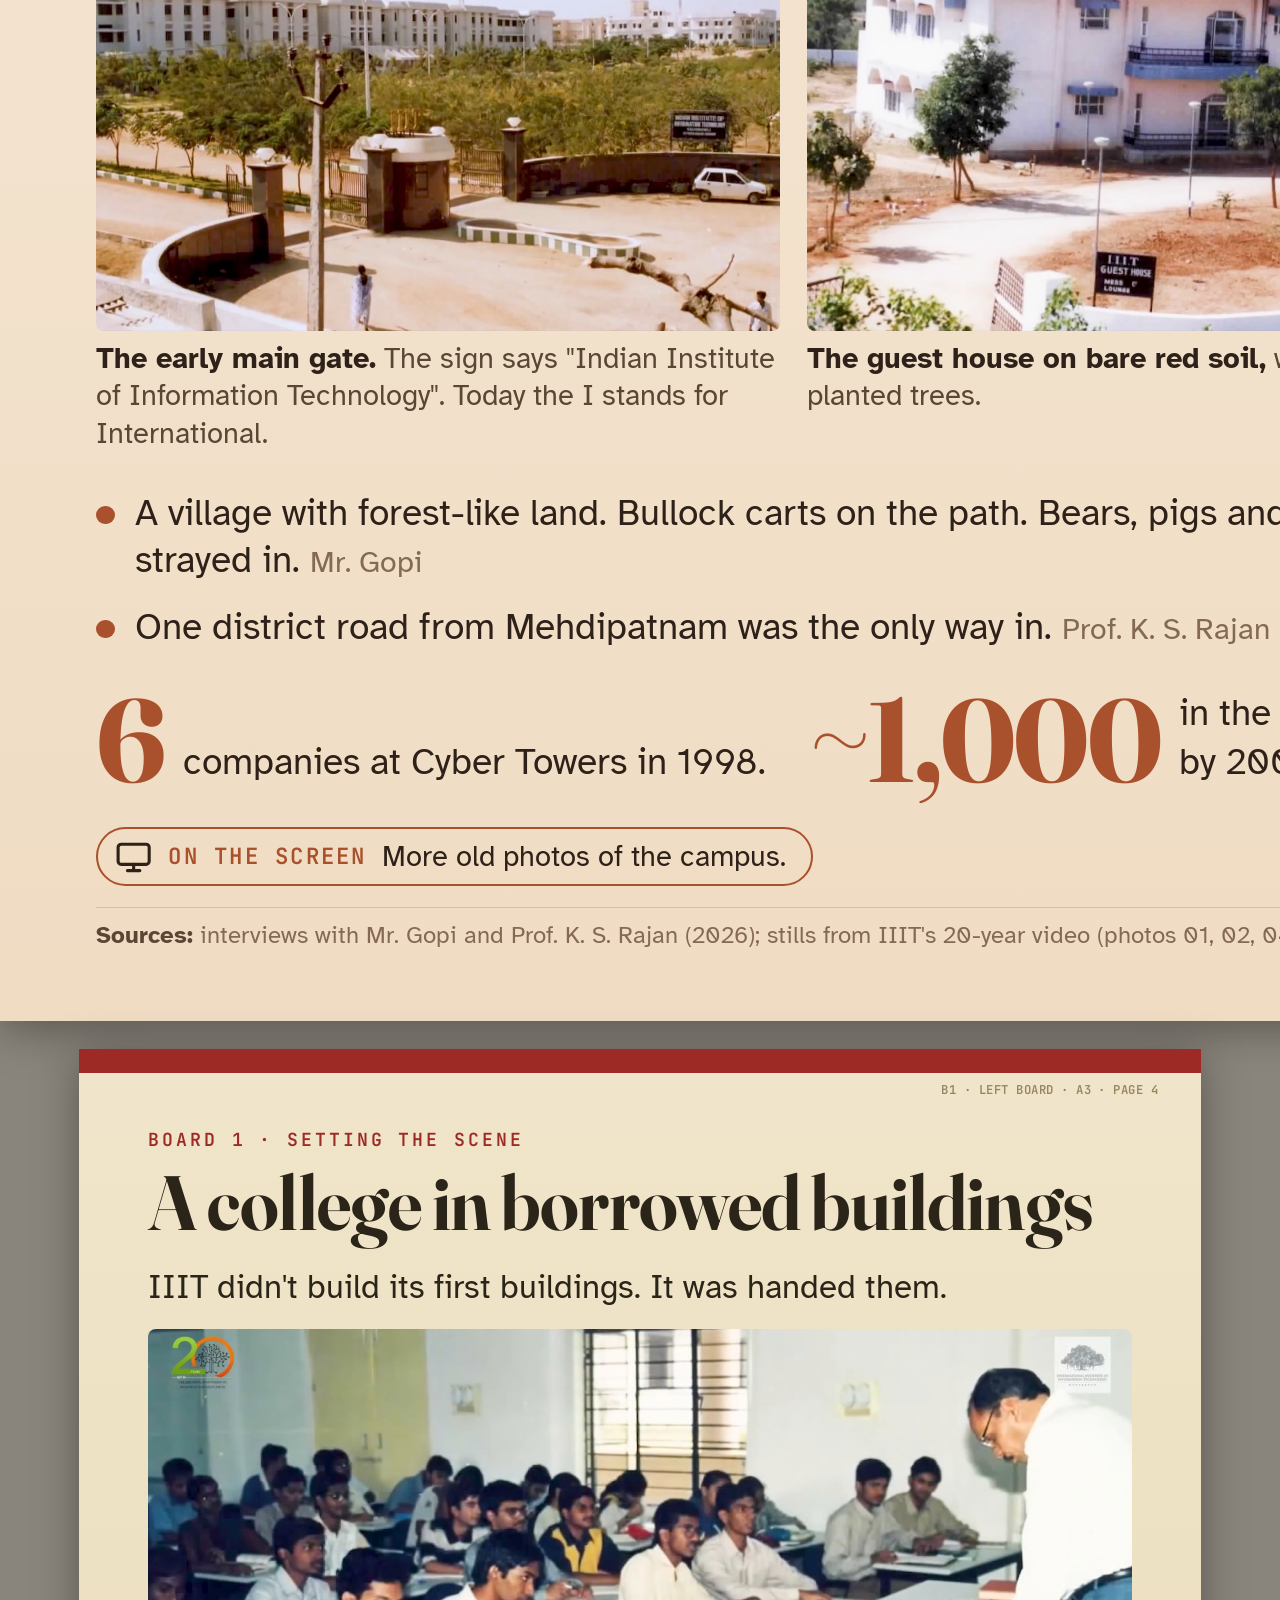
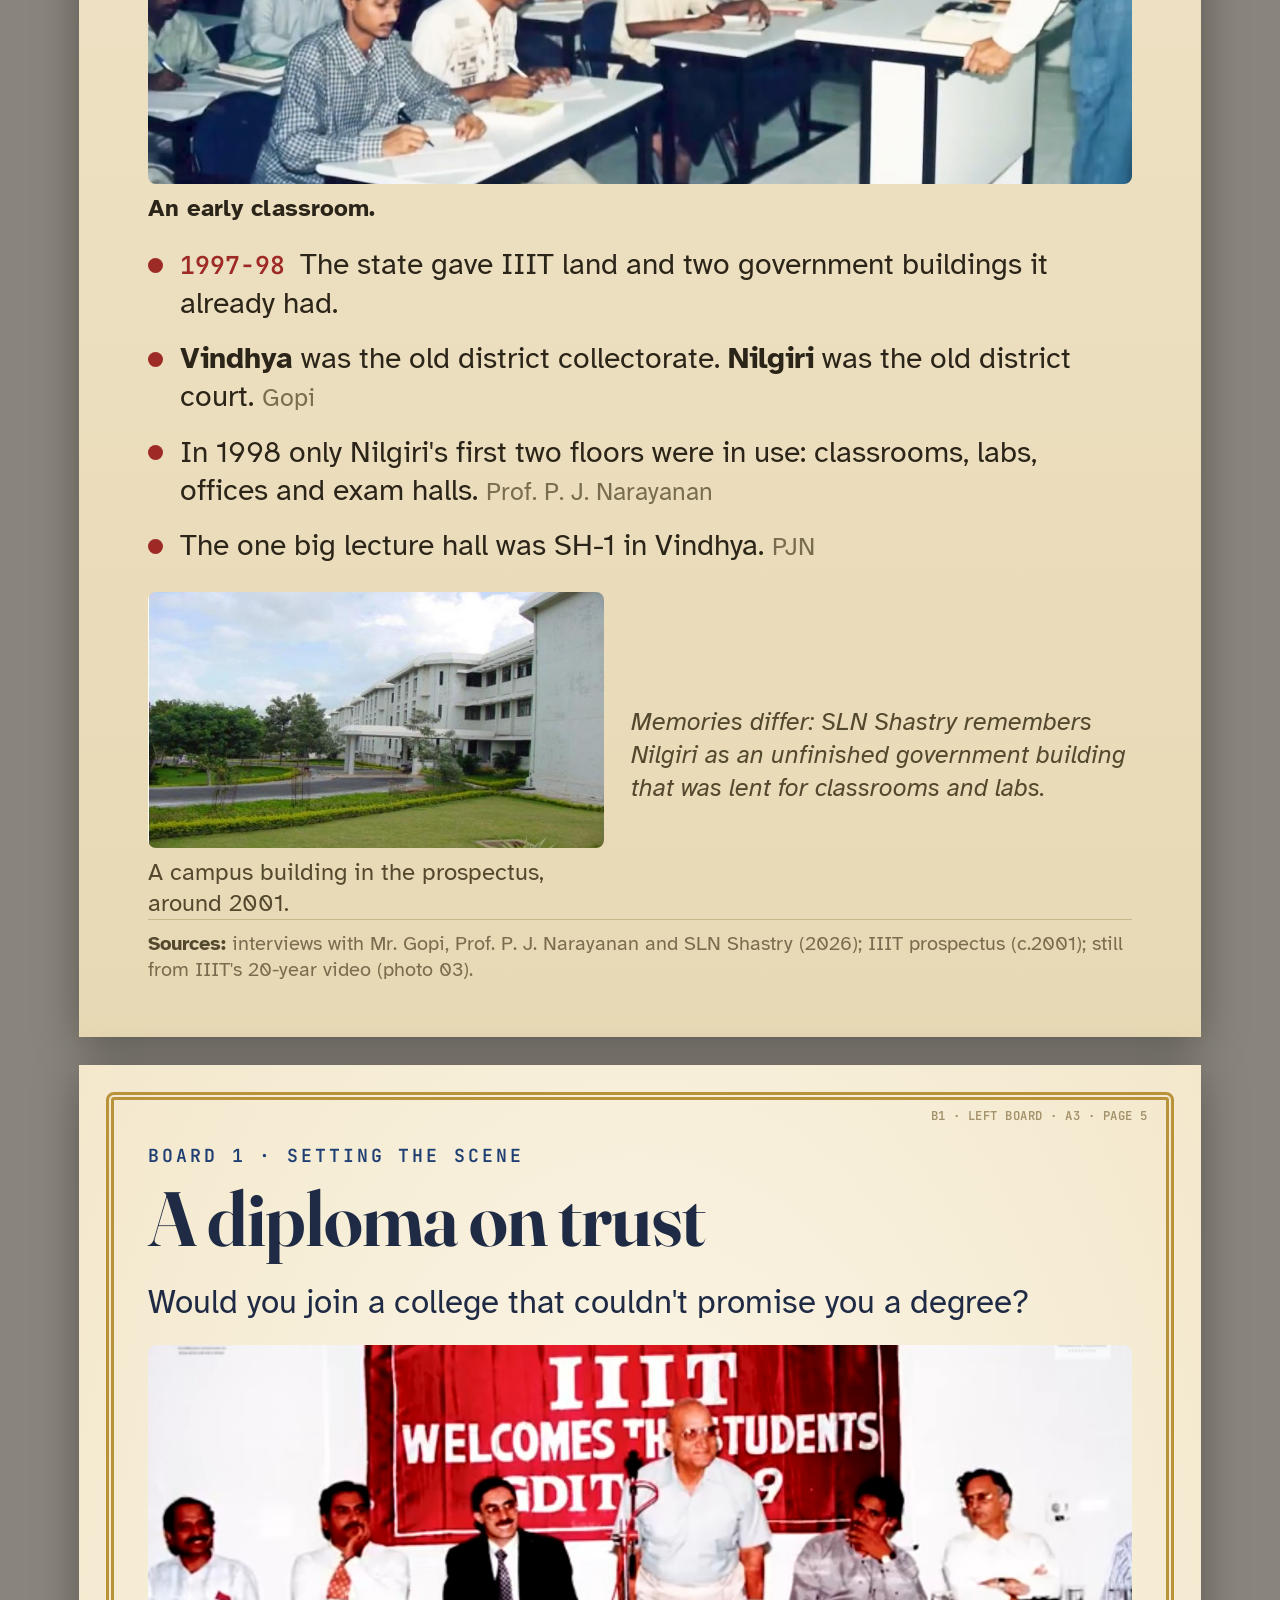
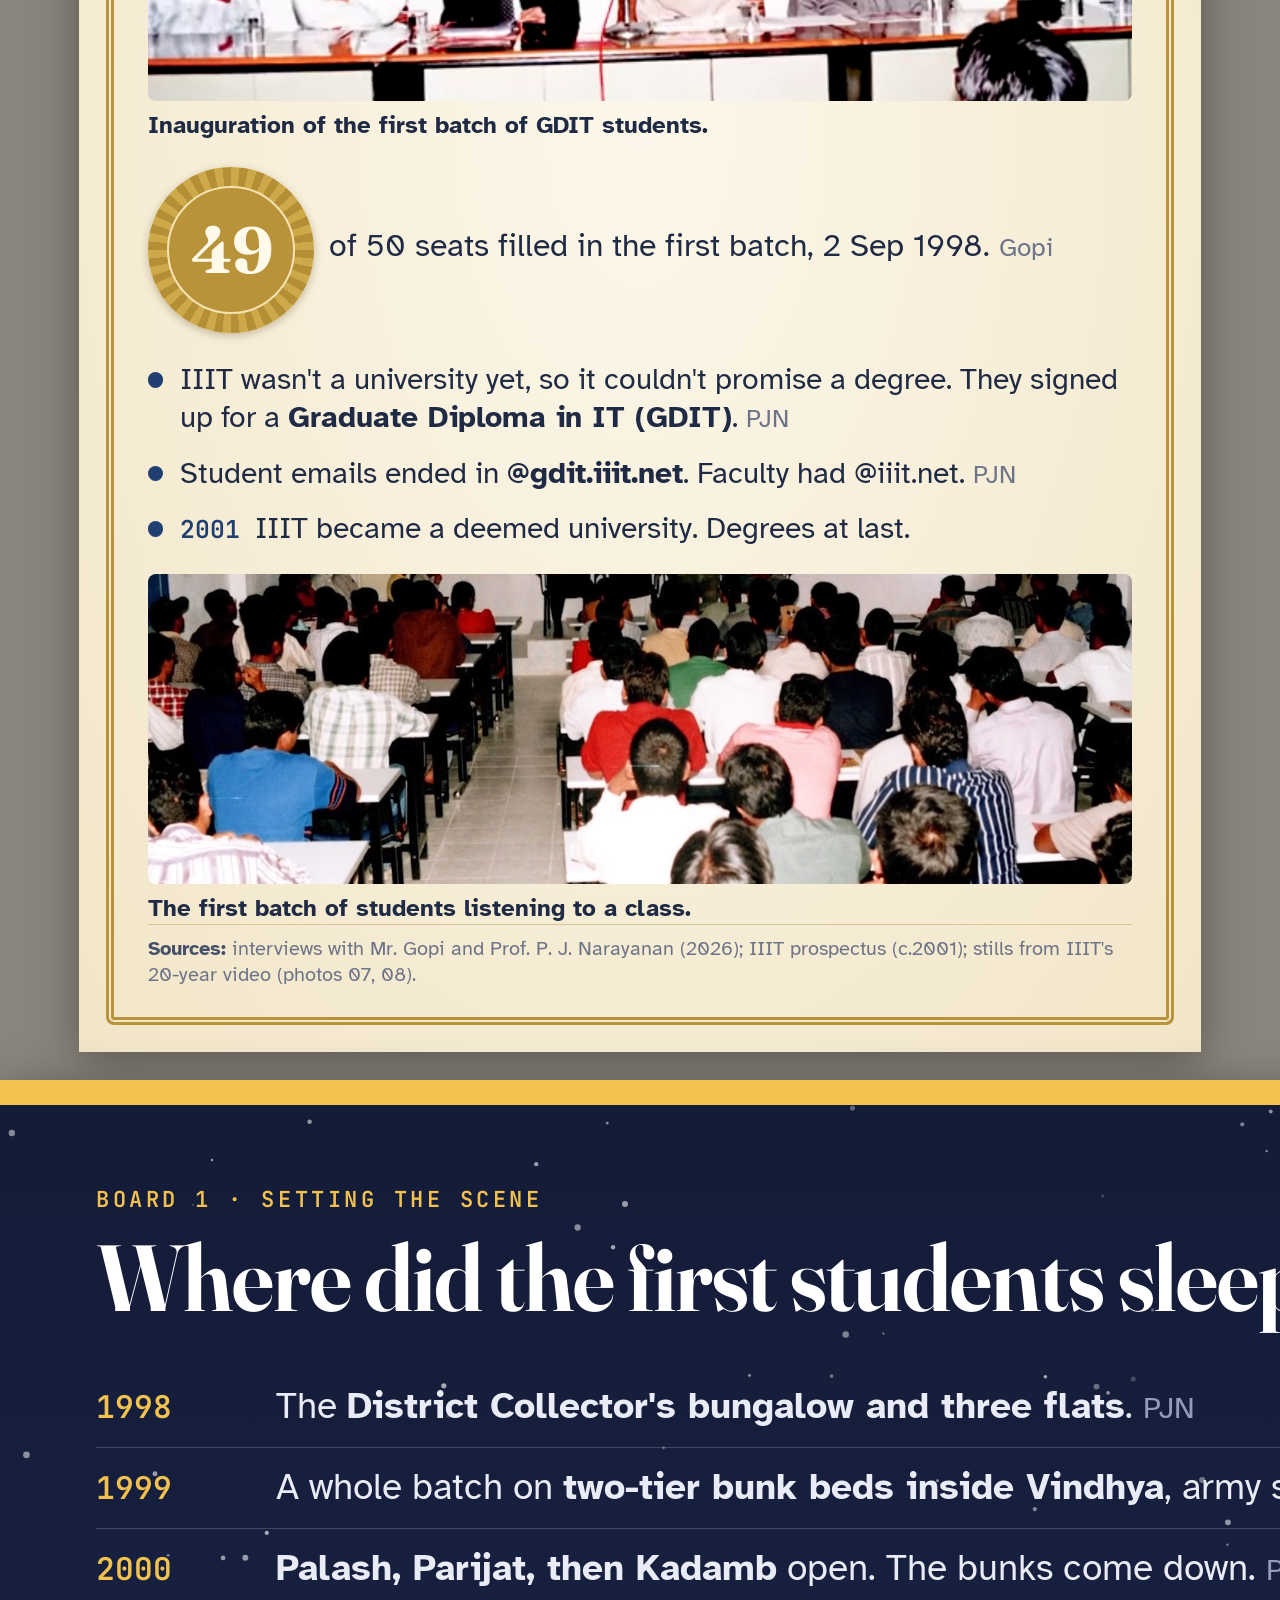
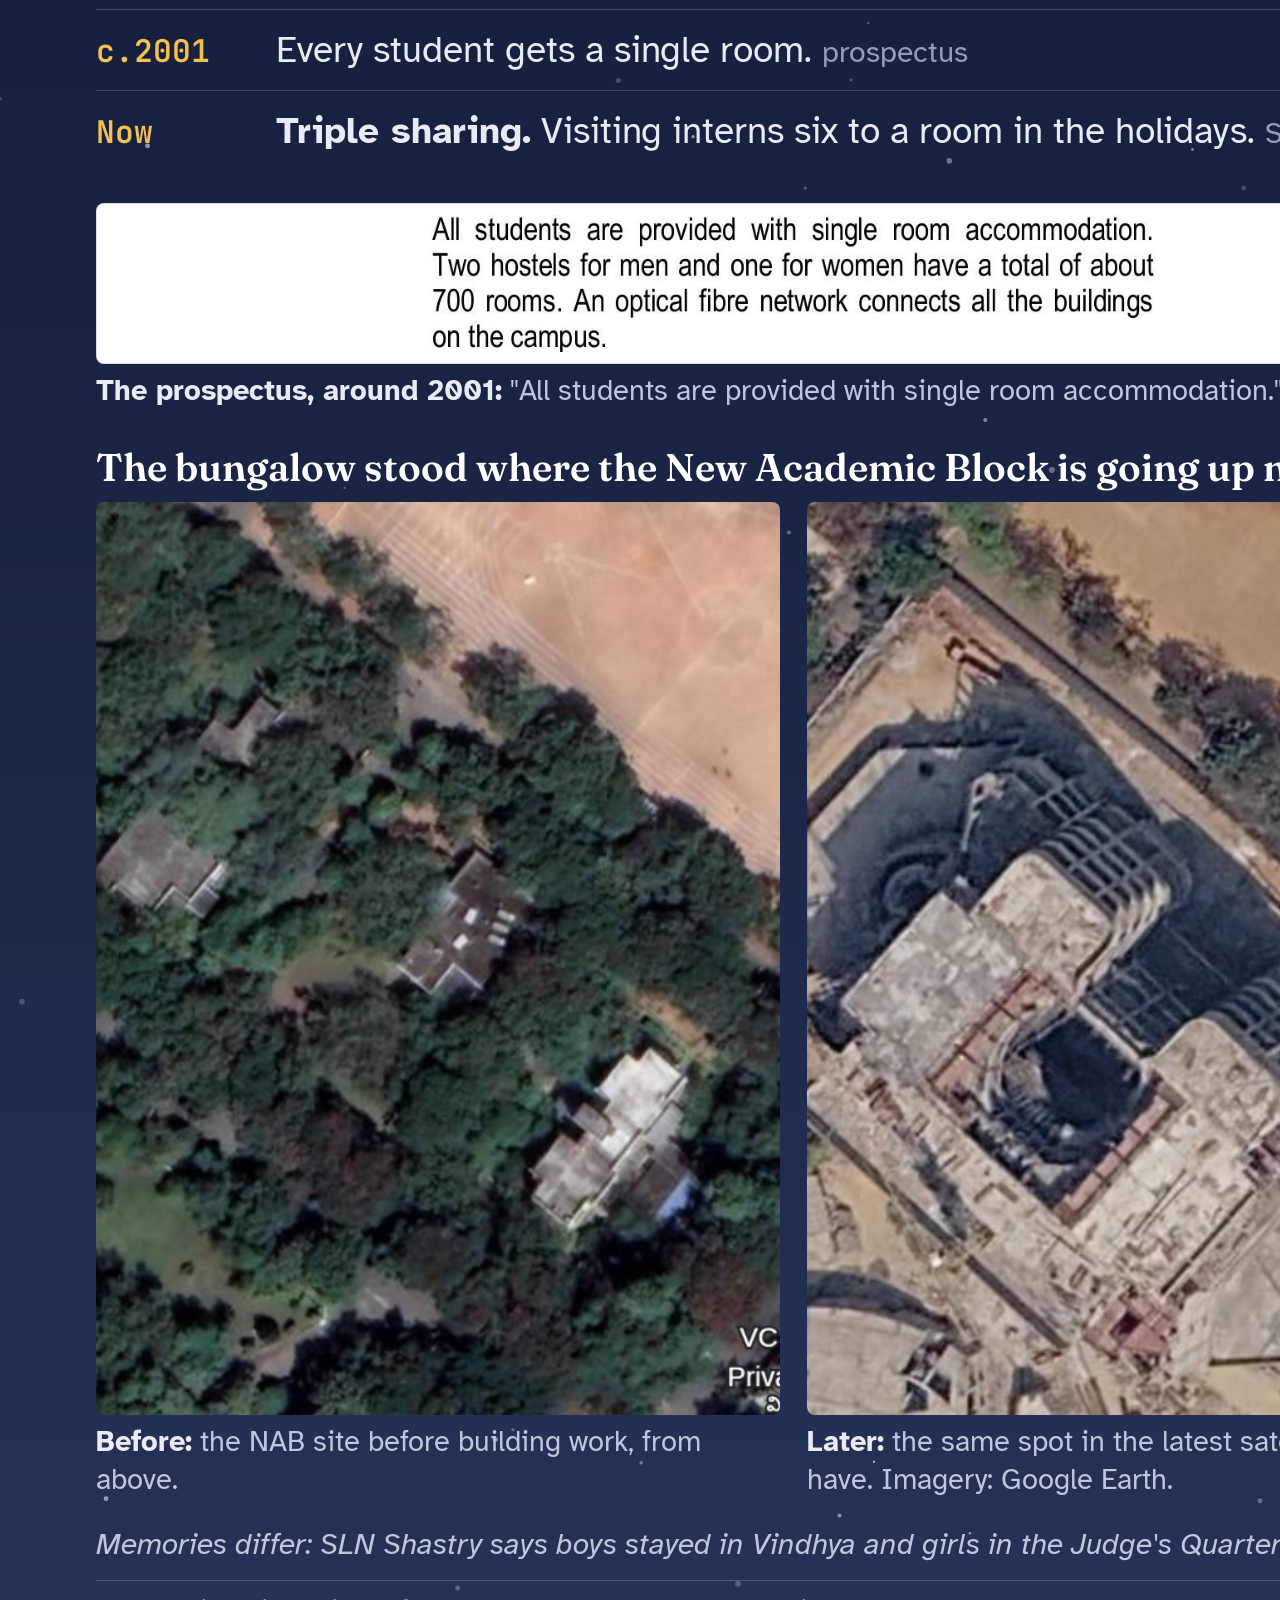
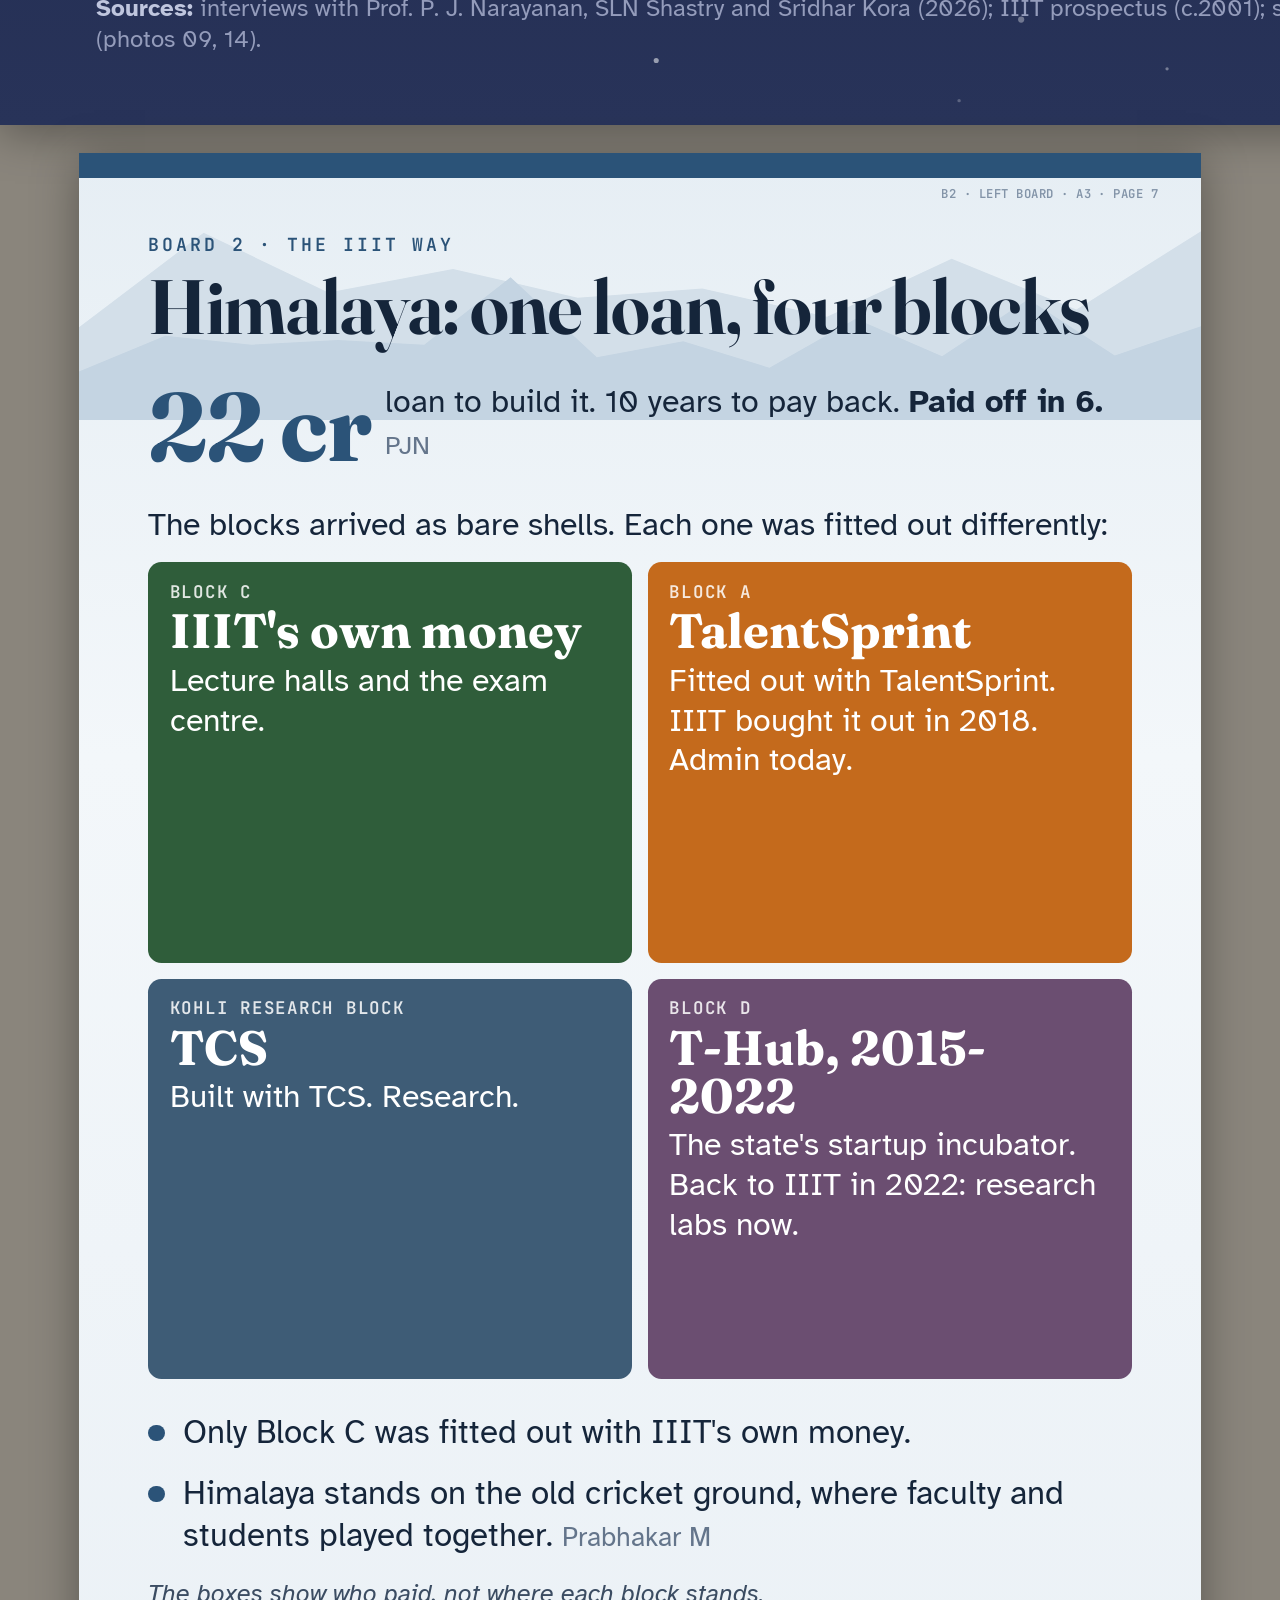
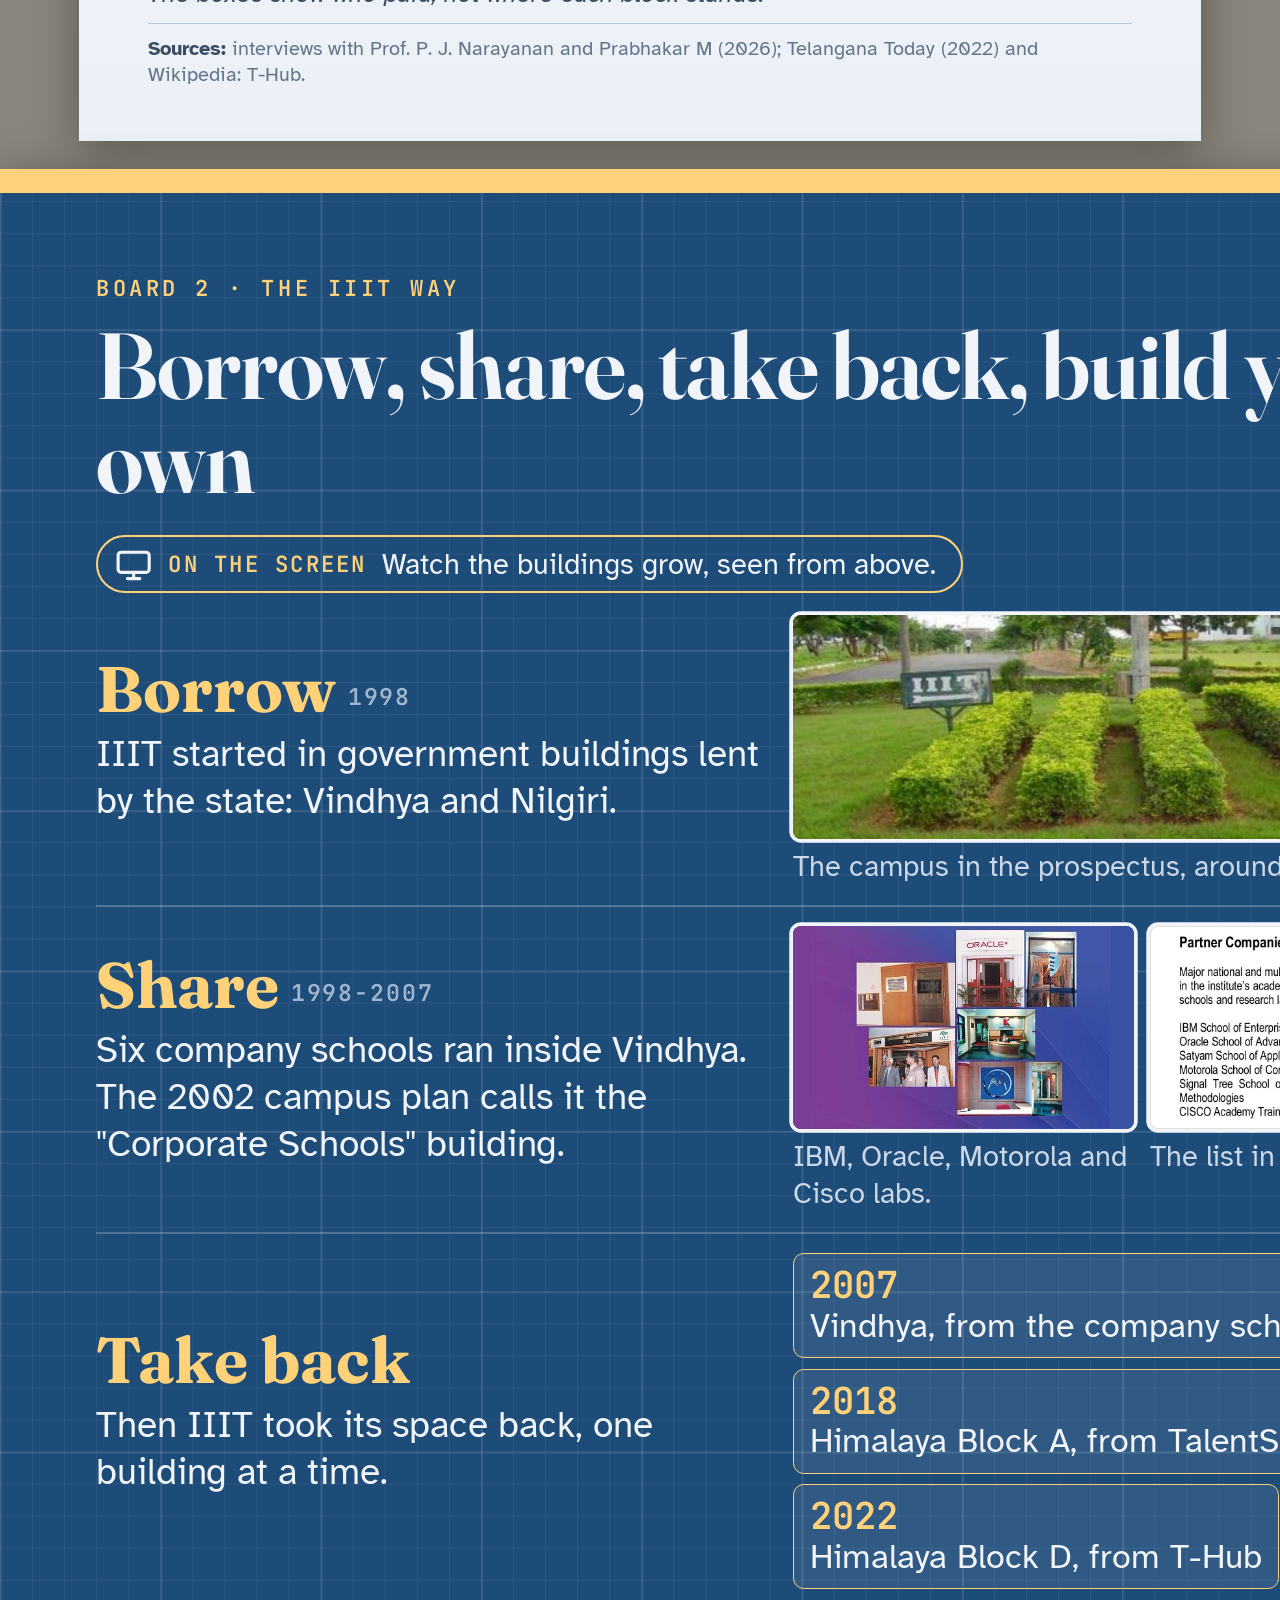
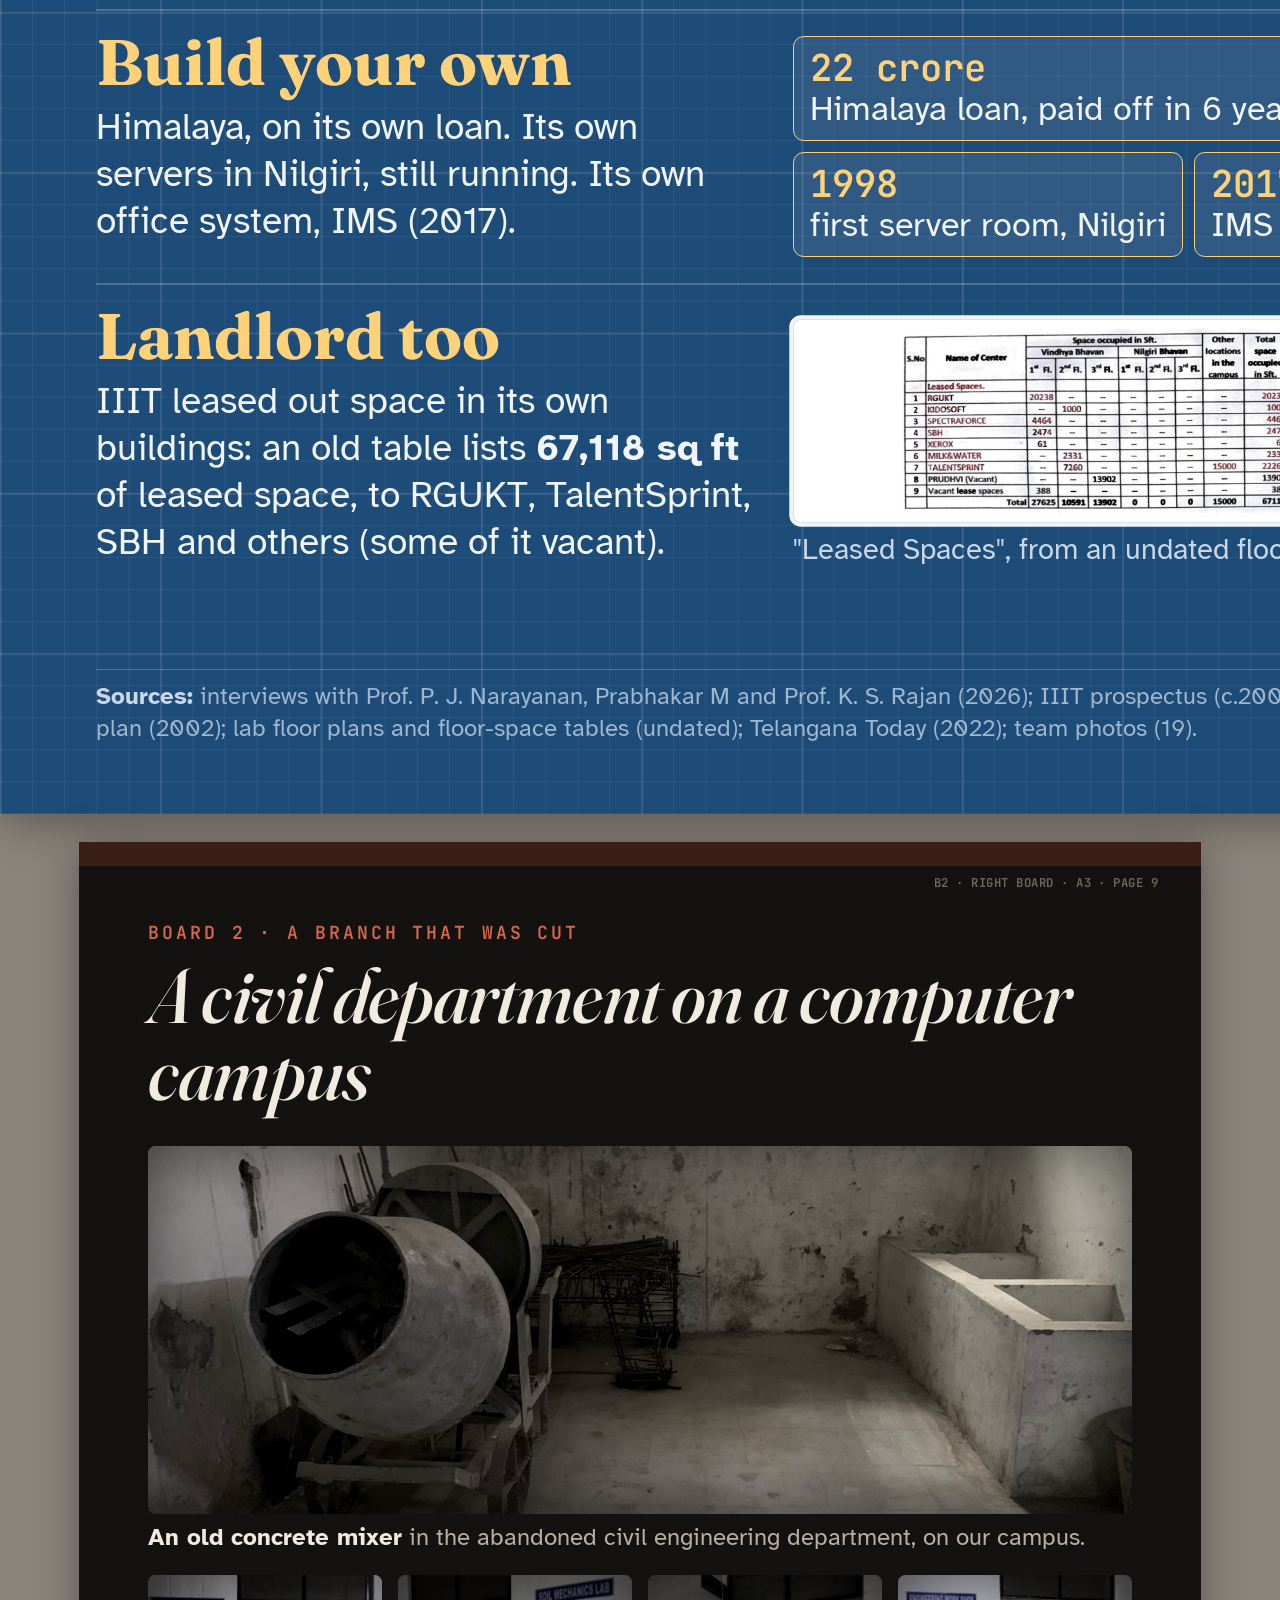
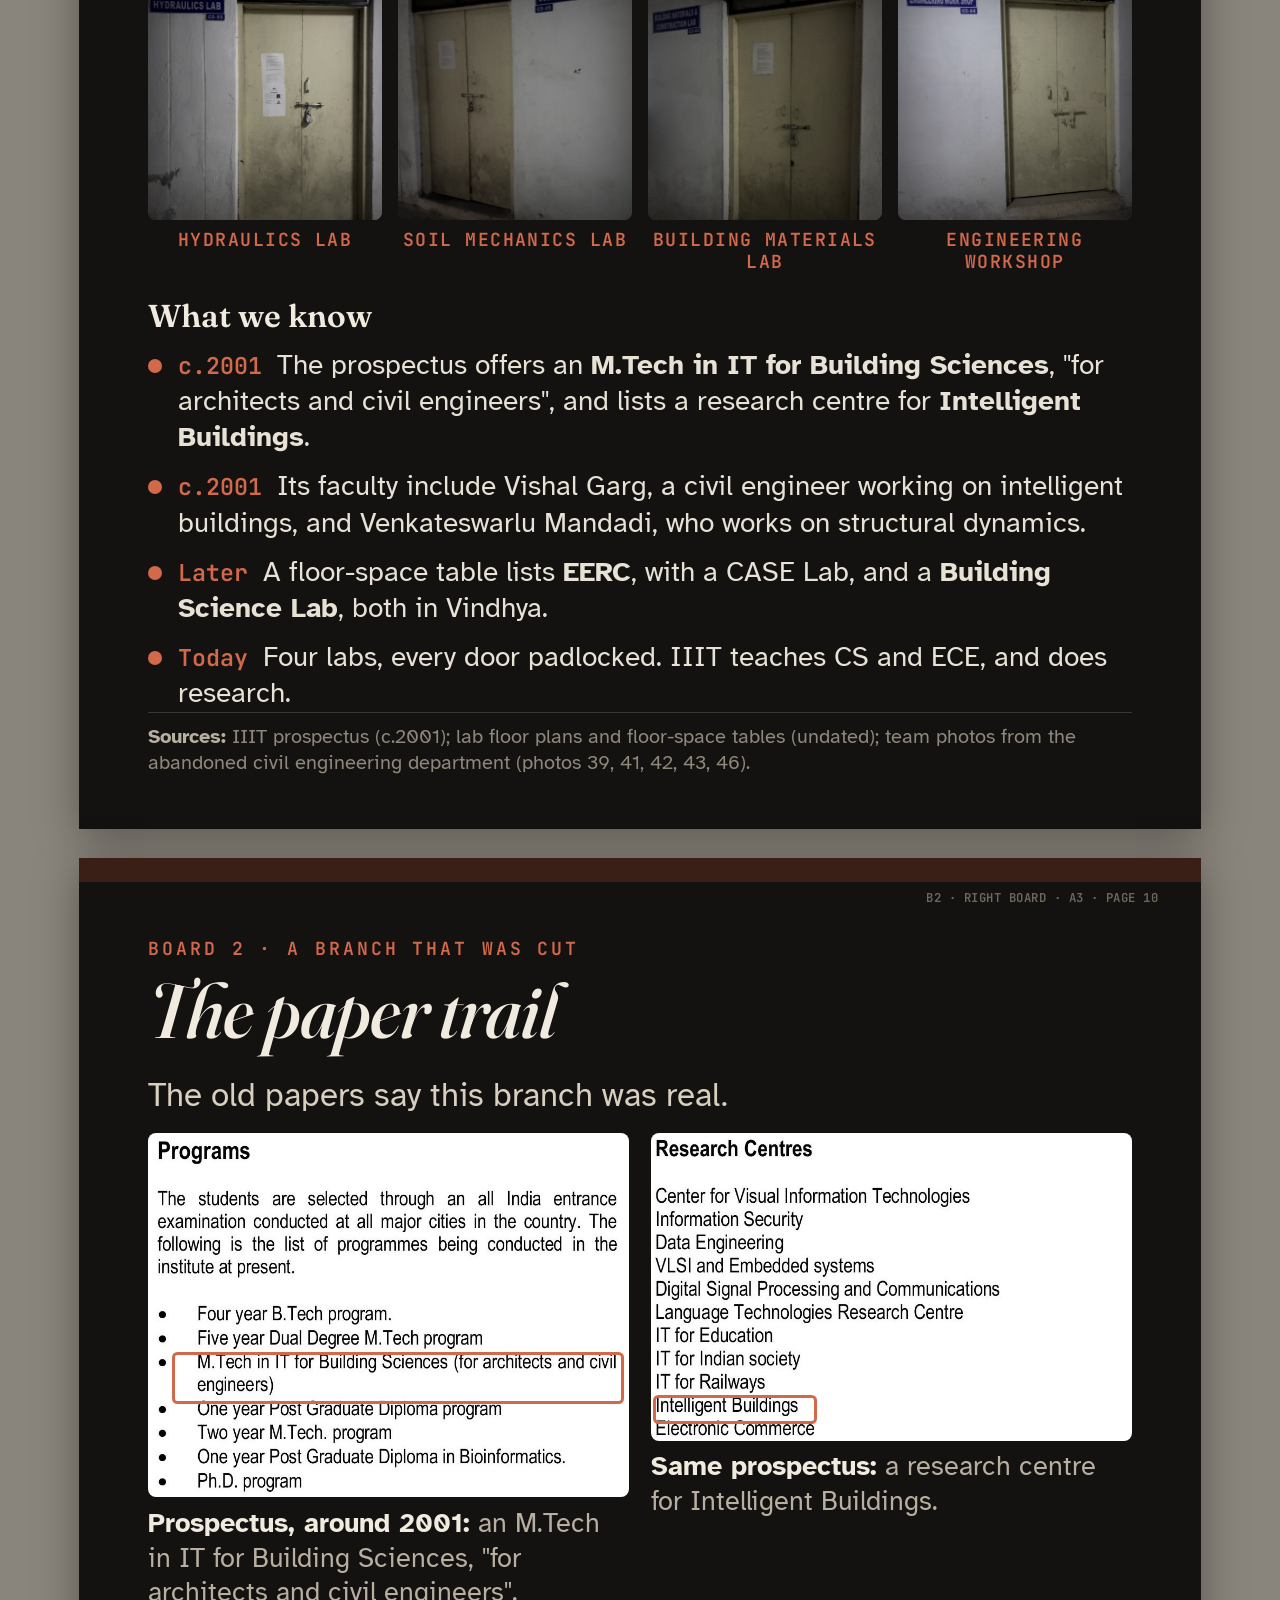
==== commit cf1005db: "Boards: softboard layout. Board sheets print one size up (A4 on A3, A3 on A2), page 2 draws the two " ====
--- a/boards/sheets-colour.html
+++ b/boards/sheets-colour.html
@@ -17,6 +17,7 @@
 @page a3 { size: A3 portrait; margin: 0; }
 @page a4 { size: A4 portrait; margin: 0; }
 @page a4l { size: A4 landscape; margin: 0; }
+@page a2 { size: 420mm 594mm; margin: 0; }   /* Chrome has no "A2" keyword */
 
 :root {
   --ink: #26241F; --ink-2: #57524A; --ink-3: #7A7366; --rule: #CFC2A6; --paper: #F4EEE2; --paper-2: #EAE1CF;
@@ -40,6 +41,11 @@
 .grid.grow > figure { min-height: 0; }
 .hb.grow { grid-template-rows: 1fr 1fr; }
 .a4l { page: a4l; width: 297mm; height: 210mm; padding: 12mm 13mm 9mm; font-size: 10pt; }
+/* Softboards (14 Nov): every board sheet prints one size up, A4 on A3 and A3 on A2. The design is unchanged, only scaled.
+   1.4141 (not the exact square root of 2) because A sizes are rounded to the mm: 297 x 1.4141 = 419.99, so nothing spills onto a second page.
+   The entry table (index, layout, flashcards, QR card) and the unused header strips keep their sizes. */
+.a3.up { page: a2; zoom: 1.4141; }
+.a4.up { page: a3; zoom: 1.4141; }
 .sheet::before { content: ""; position: absolute; left: 0; right: 0; top: 0; height: 4.5mm; background: var(--ac); }
 .b1 { --ac: var(--soil); } .b2 { --ac: var(--banyan); } .b3 { --ac: var(--slate); } .tree { --ac: var(--banyan); } .entry { --ac: var(--ochre); }
 .tag { position: absolute; top: 6.5mm; right: 8mm; font: 600 6.5pt/1 var(--mono); color: #9a9386; letter-spacing: .04em; }
@@ -154,19 +160,25 @@
 .idx th { font: 700 .9em/1.2 var(--mono); text-transform: uppercase; letter-spacing: .06em; color: var(--ink-3); border-bottom: .5mm solid var(--ink); }
 .idx td.pg { font: 700 1.05em/1.2 var(--mono); }
 .idx td.sz b { white-space: nowrap; display: inline-block; font: 700 .95em/1 var(--mono); padding: .8mm 1.4mm; border-radius: 1mm; color: #fff; background: var(--ink); }
-.idx td.sz b.s3 { background: var(--soil); }
+.idx td.sz b.s3, .idx td.sz b.s2 { background: var(--soil); }
 .idx tr.grp td { background: var(--paper); font: 700 .85em/1.2 var(--mono); text-transform: uppercase; letter-spacing: .08em; color: var(--ink-2); }
 .idx .todo { color: var(--todo); font-weight: 700; }
 .idx ul { margin: 0; padding-left: 4.5mm; font-size: .64em; line-height: 1.35; }
-.lay { display: grid; grid-template-columns: repeat(3, 1fr); gap: 6mm; flex: 1; }
-.board { border: .5mm solid var(--ink); border-radius: 2mm; padding: 3mm; display: flex; flex-direction: column; gap: 2mm; background: #fbf8f1; }
-.board h3 { margin: 0; font-family: var(--display); font-size: 1.25em; }
-.board .cols { display: flex; gap: 2mm; align-items: flex-start; justify-content: center; flex: 1; }
-.board .col { display: flex; flex-direction: column; gap: 2mm; align-items: center; }
-.board .col > small { font: 700 .62em/1 var(--mono); color: var(--ink-3); text-transform: uppercase; letter-spacing: .1em; }
+/* layout page: the two softboards drawn to scale. Positions are real mm on a 1524 x 1219 mm board; --k turns them into page mm. */
+.sbs { display: flex; gap: 9mm; justify-content: center; margin-top: 2mm; }
+.sbw h3 { margin: 0 0 1.5mm; font-family: var(--display); font-size: 1.15em; }
+.sbw h3 small { font: 600 .68em/1 var(--mono); color: var(--ink-3); margin-left: 1.5mm; }
+.sbw > p { font-size: .78em; line-height: 1.3; margin: 1.5mm 0 0; width: calc(1524mm / 11.8); }
+.sb { --k: calc(1mm / 11.8); position: relative; box-sizing: content-box; width: calc(1524 * var(--k)); height: calc(1219 * var(--k)); background: #8E2433; border: .8mm solid #d9d9d9; }
+.sb .pp { position: absolute; left: calc(var(--x) * var(--k)); top: calc(var(--y) * var(--k)); width: calc(297 * var(--k)); height: calc(420 * var(--k)); }
+.sb .pp.s2 { width: calc(420 * var(--k)); height: calc(594 * var(--k)); }
+.printlist { margin-top: auto; display: grid; grid-template-columns: auto auto; gap: 1.6mm 8mm; justify-content: start; border-top: .5mm solid var(--ink); padding-top: 2.5mm; font-size: .9em; }
+.printlist div { display: flex; align-items: center; gap: 2.5mm; }
+.printlist b { font: 700 .95em/1 var(--mono); color: #fff; background: var(--ink); border-radius: 1mm; padding: .9mm 1.6mm; min-width: 11mm; text-align: center; }
+.printlist b.s2 { background: var(--soil); } .printlist b.no { background: #9a9386; }
+.sb .sec { position: absolute; top: calc(26 * var(--k)); left: calc(var(--x) * var(--k)); width: calc(var(--w) * var(--k)); border-bottom: .45mm solid #fff; padding-bottom: .7mm; color: #fff; font: 700 .6em/1 var(--mono); text-transform: uppercase; letter-spacing: .05em; white-space: nowrap; }
 .pp { border: .4mm solid var(--ac, var(--ink)); background: #fff; display: flex; flex-direction: column; justify-content: center; align-items: center; text-align: center; padding: 1mm; font-size: .68em; line-height: 1.15; }
 .pp b { font: 700 .95em/1 var(--mono); color: var(--ac, var(--ink)); }
-.pp.A3 { width: 26.7mm; height: 37.8mm; } .pp.A4 { width: 18.9mm; height: 26.7mm; }
 .pp.sug { border-style: dashed; }
 .pp.dk, .pp.dk b { color: #fff; }
 
@@ -288,33 +300,33 @@
   <span class="tag">PAGE 1 · A4 · FOR THE TEAM, NOT THE BOARD</span>
   <div class="kicker">Do You Know Your Institute? · Team CakedUp · 14 Nov 2026</div>
   <h1 style="font-size:1.8em; margin-bottom:.3em">Board sheets: what to print</h1>
-  <p style="font-size:.72em; margin-bottom:2mm">Print every page at <b>100% / "Actual size"</b> on the paper shown. The short points on each sheet are what you explain. The grey code in the top right corner says where each sheet goes.</p>
+  <p style="font-size:.72em; margin-bottom:2mm">Print every page at <b>100% / "Actual size"</b> on the paper shown. The board sheets are one size up for the two softboards: <b>4 on A2, 10 on A3</b>. The short points on each sheet are what you explain. Where = which softboard (page 2 shows the spot). The grey code in the top right corner of each sheet says the same.</p>
   <table>
     <thead><tr><th>Page</th><th>Size</th><th>Where</th><th>Sheet: the point to explain</th></tr></thead>
     <tbody>
-      <tr><td class="pg">2</td><td class="sz"><b>A4 L</b></td><td>for you</td><td><b>How the three boards are laid out.</b> Left, middle and right, drawn to scale.</td></tr>
+      <tr><td class="pg">2</td><td class="sz"><b>A4 L</b></td><td>for you</td><td><b>How the two softboards are laid out.</b> To scale, with where each sheet goes in cm.</td></tr>
       <tr class="grp"><td colspan="4">Board 1 · Setting the scene (1998-2002) · monitor: old photo slideshow</td></tr>
-      <tr><td class="pg">3</td><td class="sz"><b class="s3">A3</b></td><td>B1</td><td><b>Gachibowli in 1998.</b> A village with one road in. 6 companies at Cyber Towers, about 1,000 by 2007-08.</td></tr>
-      <tr><td class="pg">4</td><td class="sz"><b>A4</b></td><td>B1</td><td><b>Borrowed buildings.</b> IIIT started in two government buildings it was lent. Only two floors of Nilgiri were in use.</td></tr>
-      <tr><td class="pg">5</td><td class="sz"><b>A4</b></td><td>B1</td><td><b>A diploma on trust.</b> 49 of 50 joined for a diploma, trusting IIIT to become a university. It did in 2001.</td></tr>
-      <tr><td class="pg">6</td><td class="sz"><b class="s3">A3</b></td><td>B1</td><td><b>Where students lived.</b> A bungalow, then bunks in Vindhya, then hostels. Single rooms then, triple sharing now.</td></tr>
+      <tr><td class="pg">3</td><td class="sz"><b class="s2">A2</b></td><td>Left</td><td><b>Gachibowli in 1998.</b> A village with one road in. 6 companies at Cyber Towers, about 1,000 by 2007-08.</td></tr>
+      <tr><td class="pg">4</td><td class="sz"><b>A3</b></td><td>Left</td><td><b>Borrowed buildings.</b> IIIT started in two government buildings it was lent. Only two floors of Nilgiri were in use.</td></tr>
+      <tr><td class="pg">5</td><td class="sz"><b>A3</b></td><td>Left</td><td><b>A diploma on trust.</b> 49 of 50 joined for a diploma, trusting IIIT to become a university. It did in 2001.</td></tr>
+      <tr><td class="pg">6</td><td class="sz"><b class="s2">A2</b></td><td>Left</td><td><b>Where students lived.</b> A bungalow, then bunks in Vindhya, then hostels. Single rooms then, triple sharing now.</td></tr>
       <tr class="grp"><td colspan="4">Board 2 · The IIIT Way · monitor: building-change slideshow</td></tr>
-      <tr><td class="pg">7</td><td class="sz"><b>A4</b></td><td>B2 left</td><td><b>Himalaya and its four blocks.</b> A 22 crore loan, paid off in 6 of 10 years. Who paid for each block.</td></tr>
-      <tr><td class="pg">8</td><td class="sz"><b class="s3">A3</b></td><td>B2 middle</td><td><b>The IIIT Way.</b> The board's argument: borrow, share, take back, build your own. IIIT was a landlord too.</td></tr>
-      <tr><td class="pg">9</td><td class="sz"><b>A4</b></td><td>B2 right</td><td><b>Civil 1 (dark).</b> Padlocked civil labs, a concrete mixer, and what we know about the department.</td></tr>
-      <tr><td class="pg">10</td><td class="sz"><b>A4</b></td><td>B2 right</td><td><b>Civil 2 (dark).</b> The paper trail: the prospectus and a Vindhya floor plan.</td></tr>
-      <tr><td class="pg">11</td><td class="sz"><b>A4</b></td><td>B2 <span class="todo">?</span></td><td><b>Fun facts.</b> Motorola's granite floor in CSTAR. First in Hyderabad to go fully online, says Sridhar. <span class="todo">Size not set: can be cut into 2 A5 cards.</span></td></tr>
+      <tr><td class="pg">7</td><td class="sz"><b>A3</b></td><td>Left</td><td><b>Himalaya and its four blocks.</b> A 22 crore loan, paid off in 6 of 10 years. Who paid for each block.</td></tr>
+      <tr><td class="pg">8</td><td class="sz"><b class="s2">A2</b></td><td>Left</td><td><b>The IIIT Way.</b> The board's argument: borrow, share, take back, build your own. IIIT was a landlord too.</td></tr>
+      <tr><td class="pg">9</td><td class="sz"><b>A3</b></td><td>Right</td><td><b>Civil 1 (dark).</b> Padlocked civil labs, a concrete mixer, and what we know about the department.</td></tr>
+      <tr><td class="pg">10</td><td class="sz"><b>A3</b></td><td>Right</td><td><b>Civil 2 (dark).</b> The paper trail: the prospectus and a Vindhya floor plan.</td></tr>
+      <tr><td class="pg">11</td><td class="sz"><b>A3</b></td><td>Right</td><td><b>Fun facts.</b> Motorola's granite floor in CSTAR. First in Hyderabad to go fully online, says Sridhar. Now on Board 3, under Moving rooms.</td></tr>
       <tr class="grp"><td colspan="4">Board 3 · Institutional changes · monitor: interactive map</td></tr>
-      <tr><td class="pg">12</td><td class="sz"><b>A4</b></td><td>B3 left</td><td><b>Attendance, then and now.</b> Then: everyone had a fixed seat, and a filled seat meant present. Now: biometric.</td></tr>
-      <tr><td class="pg">13</td><td class="sz"><b>A4</b></td><td>B3 left</td><td><b>IMS.</b> Paper files to IMS (2017), one process at a time. Some records stay on paper. Don't call IMS "the first fully digital college".</td></tr>
-      <tr><td class="pg">14</td><td class="sz"><b class="s3">A3</b></td><td>B3 middle</td><td><b>Moving rooms.</b> Six rooms that moved: library, mess, lecture hall, Block D, server room, cricket ground. <span class="todo">Size not set: made A3.</span></td></tr>
-      <tr><td class="pg">15</td><td class="sz"><b>A4</b></td><td>B3 right</td><td><b>Trees 1.</b> Four banyans saved from road widening. Navjeevan's three stops.</td></tr>
-      <tr><td class="pg">16</td><td class="sz"><b>A4</b></td><td>B3 right</td><td><b>Trees 2 (optional).</b> IIIT's mascot Jagruti is named after the banyan Jagruthi. The PGDIT-2002 neem.</td></tr>
+      <tr><td class="pg">12</td><td class="sz"><b>A3</b></td><td>Right</td><td><b>Attendance, then and now.</b> Then: everyone had a fixed seat, and a filled seat meant present. Now: biometric.</td></tr>
+      <tr><td class="pg">13</td><td class="sz"><b>A3</b></td><td>Right</td><td><b>IMS.</b> Paper files to IMS (2017), one process at a time. Some records stay on paper. Don't call IMS "the first fully digital college".</td></tr>
+      <tr><td class="pg">14</td><td class="sz"><b class="s2">A2</b></td><td>Right</td><td><b>Moving rooms.</b> Six rooms that moved: library, mess, lecture hall, Block D, server room, cricket ground.</td></tr>
+      <tr><td class="pg">15</td><td class="sz"><b>A3</b></td><td>Right</td><td><b>Trees 1.</b> Four banyans saved from road widening. Navjeevan's three stops.</td></tr>
+      <tr><td class="pg">16</td><td class="sz"><b>A3</b></td><td>Right</td><td><b>Trees 2 (optional).</b> IIIT's mascot Jagruti is named after the banyan Jagruthi. The PGDIT-2002 neem.</td></tr>
       <tr class="grp"><td colspan="4">Entry table</td></tr>
       <tr><td class="pg">17-20</td><td class="sz"><b>A4</b></td><td>Entry</td><td><b>Quiz flashcards, Q1 to Q8.</b> Two per page: cut each page in half to get A5 cards. The answer is upside down for the host. The quiz QR is on the QR card.</td></tr>
       <tr><td class="pg">21</td><td class="sz"><b>A4</b></td><td>Entry</td><td><b>QR card.</b> Big QR to the full quiz, small QR to the whole website. Put it on the entry table.</td></tr>
-      <tr class="grp"><td colspan="4">Optional, recommended: a header strip above each board</td></tr>
-      <tr><td class="pg">22-24</td><td class="sz"><b>A4 L</b></td><td>B1, B2, B3 top</td><td><b>Board headers.</b> Board number, title, the board's question and what its screen shows, so visitors know where they are.</td></tr>
+      <tr class="grp"><td colspan="4">Not used: no room left on the softboards</td></tr>
+      <tr><td class="pg">22-24</td><td class="sz"><b>A4 L</b></td><td>Don't print</td><td><b>Board headers.</b> Made for the old cardboard boards. Once every sheet is one size up, the two softboards are full.</td></tr>
     </tbody>
   </table>
   <div class="grid g2" style="margin-top:2.5mm; gap:6mm">
@@ -336,48 +348,57 @@
   </div>
 </section>
 
-<!-- ============ 2. LAYOUT ============ -->
+<!-- ============ 2. LAYOUT (two softboards, 14 Nov) ============ -->
 <section class="sheet a4l entry">
   <span class="tag">PAGE 2 · A4 LANDSCAPE · FOR THE TEAM, NOT THE BOARD</span>
-  <div class="kicker">How the boards are laid out</div>
-  <h1 style="font-size:2.3em; margin-bottom:.3em">Left, middle, right</h1>
-  <p style="font-size:.95em">Paper sizes are to scale with each other. Solid = what the team decided. <b>Dashed = our suggestion</b>, move it if it doesn't fit your board. Each box shows its sheet's colour.</p>
-  <div class="lay">
-    <div class="board" style="--ac: var(--soil)">
-      <h3>Board 1 · Setting the scene</h3>
-      <div class="cols">
-        <div class="col"><small>left</small><div class="pp A3 sug" style="background:#F0DCC3"><b>p.3 A3</b>Gachibowli in 1998</div></div>
-        <div class="col"><small>middle</small><div class="pp A4 sug" style="background:#E8D9B5"><b>p.4 A4</b>Borrowed buildings</div><div class="pp A4 sug" style="background:#F2E6C8"><b>p.5 A4</b>Diploma on trust</div></div>
-        <div class="col"><small>right</small><div class="pp A3 sug dk" style="background:#1C2648"><b>p.6 A3</b>Where students lived</div></div>
+  <div class="kicker">How the two softboards are laid out</div>
+  <h1 style="font-size:2.2em; margin-bottom:.2em">Two softboards, to scale</h1>
+  <p style="font-size:.9em; line-height:1.3; margin:0">Each softboard is 152.4 cm wide and 121.9 cm tall (5 x 4 ft, long side horizontal). <b>A2 = 42 x 59.4 cm, A3 = 29.7 x 42 cm.</b> Sheets sit <b>2.5 cm apart</b>, and <b>6 cm apart</b> where one board's story ends and the next begins. Every top row starts <b>9 cm below the top edge</b>, and each A3 is centred under the A2 above it. Dashed = optional.</p>
+  <div class="sbs">
+    <div class="sbw">
+      <h3>Left softboard <small>Board 1 + start of Board 2</small></h3>
+      <div class="sb">
+        <div class="sec" style="--x:89.5; --w:865">Board 1 · Setting the scene</div>
+        <div class="sec" style="--x:1014.5; --w:420">Board 2 · The IIIT Way</div>
+        <div class="pp s2" style="--x:89.5; --y:90; --ac:var(--soil); background:#F0DCC3"><b>p.3 A2</b>Gachibowli in 1998</div>
+        <div class="pp" style="--x:151; --y:709; --ac:var(--soil); background:#E8D9B5"><b>p.4 A3</b>Borrowed buildings</div>
+        <div class="pp" style="--x:596; --y:90; --ac:var(--soil); background:#F2E6C8"><b>p.5 A3</b>Diploma on trust</div>
+        <div class="pp s2 dk" style="--x:534.5; --y:535; --ac:var(--soil); background:#1C2648"><b>p.6 A2</b>Where students lived</div>
+        <div class="pp s2 dk" style="--x:1014.5; --y:90; --ac:var(--banyan); background:#1E4C79"><b>p.8 A2</b>The IIIT Way</div>
+        <div class="pp" style="--x:1076; --y:709; --ac:var(--banyan); background:#E6EEF4"><b>p.7 A3</b>Himalaya</div>
       </div>
-      <p style="font-size:.85em; margin:0">The team didn't fix positions for Board 1, so this follows the story order: place, buildings, students, housing.</p>
-    </div>
-    <div class="board" style="--ac: var(--banyan)">
-      <h3>Board 2 · The IIIT Way</h3>
-      <div class="cols">
-        <div class="col"><small>left</small><div class="pp A4" style="background:#E6EEF4"><b>p.7 A4</b>Himalaya</div><div class="pp A4 sug" style="background:#E5E2DC"><b>p.11 A4</b>Fun facts</div></div>
-        <div class="col"><small>middle</small><div class="pp A3 dk" style="background:#1E4C79"><b>p.8 A3</b>The IIIT Way</div></div>
-        <div class="col"><small>right</small><div class="pp A4 dk" style="background:#131211"><b>p.9 A4</b>Civil 1</div><div class="pp A4 dk" style="background:#131211"><b>p.10 A4</b>Civil 2</div></div>
+      <p>Sheets take up 134.5 x 103.9 cm, so there's 9 cm clear on every side. The three columns start 9, 53.5 and 101.5 cm from the left edge.</p>
+    </div>
+    <div class="sbw">
+      <h3>Right softboard <small>rest of Board 2 + Board 3</small></h3>
+      <div class="sb">
+        <div class="sec" style="--x:51.5; --w:297">Board 2, cont.</div>
+        <div class="sec" style="--x:408.5; --w:1064">Board 3 · Institutional changes</div>
+        <div class="pp dk" style="--x:51.5; --y:90; --ac:var(--banyan); background:#131211"><b>p.9 A3</b>Civil 1</div>
+        <div class="pp dk" style="--x:51.5; --y:535; --ac:var(--banyan); background:#131211"><b>p.10 A3</b>Civil 2</div>
+        <div class="pp" style="--x:408.5; --y:90; --ac:var(--slate); background:#FBFAF4"><b>p.12 A3</b>Attendance</div>
+        <div class="pp" style="--x:408.5; --y:535; --ac:var(--slate); background:#E4EDF5"><b>p.13 A3</b>IMS</div>
+        <div class="pp s2" style="--x:730.5; --y:90; --ac:var(--slate); background:#EDF2E7"><b>p.14 A2</b>Moving rooms</div>
+        <div class="pp" style="--x:792; --y:709; --ac:var(--slate); background:#E5E2DC"><b>p.11 A3</b>Fun facts</div>
+        <div class="pp dk" style="--x:1175.5; --y:90; --ac:var(--slate); background:#24432F"><b>p.15 A3</b>Trees 1</div>
+        <div class="pp sug dk" style="--x:1175.5; --y:535; --ac:var(--slate); background:#24432F"><b>p.16 A3</b>Trees 2 (optional)</div>
       </div>
-      <p style="font-size:.85em; margin:0">Fun facts have no fixed spot. Under Himalaya keeps the middle clear.</p>
-    </div>
-    <div class="board" style="--ac: var(--slate)">
-      <h3>Board 3 · Institutional changes</h3>
-      <div class="cols">
-        <div class="col"><small>left</small><div class="pp A4" style="background:#FBFAF4"><b>p.12 A4</b>Attendance</div><div class="pp A4" style="background:#E4EDF5"><b>p.13 A4</b>IMS</div></div>
-        <div class="col"><small>middle</small><div class="pp A3 sug" style="background:#EDF2E7"><b>p.14 A3</b>Moving rooms</div></div>
-        <div class="col"><small>right</small><div class="pp A4 dk" style="background:#24432F"><b>p.15 A4</b>Trees 1</div><div class="pp A4 sug dk" style="background:#24432F"><b>p.16 A4</b>Trees 2</div></div>
-      </div>
-      <p style="font-size:.85em; margin:0">Trees: 1 or 2 A4 sheets. Page 16 is the optional second one.</p>
-    </div>
-  </div>
-  <p style="font-size:.85em; margin:3mm 0 0">Optional: an A4 landscape header strip (p.22 to 24) across the top of Boards 1 to 3. Board 4 has no printed panels: it's a monitor (How We Know, then a website tour), with the 2002 layout plan and the scanned floor plans you already printed on a board behind it.</p>
+      <p>Sheets take up 142.1 x 103.9 cm, so there's 5 cm clear left and right. The four columns start 5, 41, 73 and 117.5 cm from the left edge.</p>
+    </div>
+  </div>
+  <p style="font-size:.78em; line-height:1.3; margin:2.5mm 0 0">Fun facts (p.11) moved to Board 3 so that each board keeps its own columns: at these sizes the two softboards are full. The header strips (p.22 to 24) don't fit, so don't print them. Board 4 has no printed sheets: it's the website tour on the vertical screen.</p>
+  <div class="printlist">
+    <div><b class="s2">A2</b>pages 3, 6, 8, 14</div>
+    <div><b>A3</b>pages 4, 5, 7, 9, 10, 11, 12, 13, 15, 16 (16 is optional)</div>
+    <div><b>A4</b>pages 17 to 21, for the entry table</div>
+    <div><b class="no">Skip</b>pages 1, 2 (for the team) and 22 to 24</div>
+  </div>
 </section>
 
 <!-- ============ BOARD 1 ============ -->
 <!-- 3. Gachibowli in 1998 (A3) -->
-<section class="sheet a3 b1 t-sand">
-  <span class="tag">B1 · A3 · PAGE 3</span>
+<section class="sheet a3 b1 t-sand up">
+  <span class="tag">B1 · LEFT BOARD · A2 · PAGE 3</span>
   <div class="kicker">Board 1 · Setting the scene</div>
   <h1>What was here in 1998?</h1>
   <figure class="grow" style="margin-bottom:5mm"><div class="ph"><img src="img/02-crop.jpg" alt=""></div>
@@ -401,8 +422,8 @@
 </section>
 
 <!-- 4. Borrowed buildings (A4) -->
-<section class="sheet a4 b1 t-file">
-  <span class="tag">B1 · A4 · PAGE 4</span>
+<section class="sheet a4 b1 t-file up">
+  <span class="tag">B1 · LEFT BOARD · A3 · PAGE 4</span>
   <div class="kicker">Board 1 · Setting the scene</div>
   <h1>A college in borrowed buildings</h1>
   <p class="lede" style="margin:-2mm 0 4mm">IIIT didn't build its first buildings. It was handed them.</p>
@@ -423,8 +444,8 @@
 </section>
 
 <!-- 5. A diploma on trust (A4) -->
-<section class="sheet a4 b1 t-diploma">
-  <span class="tag">B1 · A4 · PAGE 5</span>
+<section class="sheet a4 b1 t-diploma up">
+  <span class="tag">B1 · LEFT BOARD · A3 · PAGE 5</span>
   <div class="kicker">Board 1 · Setting the scene</div>
   <h1>A diploma on trust</h1>
   <p class="lede" style="margin:-2mm 0 4mm">Would you join a college that couldn't promise you a degree?</p>
@@ -442,8 +463,8 @@
 </section>
 
 <!-- 6. Where students lived (A3) -->
-<section class="sheet a3 b1 t-night">
-  <span class="tag">B1 · A3 · PAGE 6</span>
+<section class="sheet a3 b1 t-night up">
+  <span class="tag">B1 · LEFT BOARD · A2 · PAGE 6</span>
   <div class="kicker">Board 1 · Setting the scene</div>
   <h1>Where did the first students sleep?</h1>
   <ol class="steps" style="margin-bottom:6mm">
@@ -468,8 +489,8 @@
 
 <!-- ============ BOARD 2 ============ -->
 <!-- 7. Himalaya (A4, left) -->
-<section class="sheet a4 b2 t-ice">
-  <span class="tag">B2 LEFT · A4 · PAGE 7</span>
+<section class="sheet a4 b2 t-ice up">
+  <span class="tag">B2 · LEFT BOARD · A3 · PAGE 7</span>
   <div class="kicker">Board 2 · The IIIT Way</div>
   <h1>Himalaya: one loan, four blocks</h1>
   <div class="bigline" style="margin-bottom:6mm"><div class="big" style="white-space:nowrap">22 cr</div><p style="font-size:1.05em">loan to build it. 10 years to pay back. <b>Paid off in 6.</b> <span class="who">PJN</span></p></div>
@@ -489,8 +510,8 @@
 </section>
 
 <!-- 8. The IIIT Way (A3, middle) -->
-<section class="sheet a3 b2 t-blueprint">
-  <span class="tag">B2 MIDDLE · A3 · PAGE 8</span>
+<section class="sheet a3 b2 t-blueprint up">
+  <span class="tag">B2 · LEFT BOARD · A2 · PAGE 8</span>
   <div class="kicker">Board 2 · The IIIT Way</div>
   <h1 style="margin-bottom:.3em">Borrow, share, take back, build your own</h1>
   <div class="cue"><svg viewBox="0 0 24 24" fill="none" stroke="currentColor" stroke-width="2" stroke-linecap="round" stroke-linejoin="round" aria-hidden="true"><rect x="2" y="4" width="20" height="13" rx="2"/><path d="M8 21h8M12 17v4"/></svg><b>On the screen</b>Watch the buildings grow, seen from above.</div>
@@ -531,8 +552,8 @@
 </section>
 
 <!-- 9. Civil 1 (A4, right, dark) -->
-<section class="sheet a4 dark">
-  <span class="tag">B2 RIGHT · A4 · PAGE 9</span>
+<section class="sheet a4 dark up">
+  <span class="tag">B2 · RIGHT BOARD · A3 · PAGE 9</span>
   <div class="kicker">Board 2 · A branch that was cut</div>
   <h1>A civil department on a computer campus</h1>
   <figure class="grow" style="margin-bottom:4mm"><div class="ph"><img src="../raw/photos/39_civil-dept-concrete-mixer.jpeg" alt=""></div>
@@ -554,8 +575,8 @@
 </section>
 
 <!-- 10. Civil 2 (A4, right, dark) -->
-<section class="sheet a4 dark">
-  <span class="tag">B2 RIGHT · A4 · PAGE 10</span>
+<section class="sheet a4 dark up">
+  <span class="tag">B2 · RIGHT BOARD · A3 · PAGE 10</span>
   <div class="kicker">Board 2 · A branch that was cut</div>
   <h1>The paper trail</h1>
   <p class="lede" style="margin:-2mm 0 3mm; color:#d9cfbf">The old papers say this branch was real.</p>
@@ -571,10 +592,10 @@
   <div class="src"><b>Sources:</b> IIIT prospectus (c.2001); lab floor plans and floor-space tables (undated); team photos.</div>
 </section>
 
-<!-- 11. Fun facts (A4, two cards) -->
-<section class="sheet a4 b2 t-stone">
-  <span class="tag">B2 · A4 (OR CUT INTO 2 A5) · PAGE 11</span>
-  <div class="kicker">Board 2 · Fun facts</div>
+<!-- 11. Fun facts (prints A3; on the right board under Moving rooms, Board 3) -->
+<section class="sheet a4 b2 t-stone up">
+  <span class="tag">B3 · RIGHT BOARD · A3 · PAGE 11</span>
+  <div class="kicker">Board 3 · Fun facts</div>
   <h1 style="font-size:2.2em">Did you know?</h1>
   <div class="box grow granite" style="margin-bottom:6mm; display:flex; flex-direction:column; gap:3mm">
     <div class="big" style="font-size:2.2em">Look down</div>
@@ -591,8 +612,8 @@
 
 <!-- ============ BOARD 3 ============ -->
 <!-- 12. Attendance (A4, left) -->
-<section class="sheet a4 b3 t-notebook">
-  <span class="tag">B3 LEFT · A4 · PAGE 12</span>
+<section class="sheet a4 b3 t-notebook up">
+  <span class="tag">B3 · RIGHT BOARD · A3 · PAGE 12</span>
   <div class="kicker">Board 3 · Institutional changes</div>
   <h1>How did attendance work?</h1>
   <h2>Then: everyone had their own seat</h2>
@@ -611,8 +632,8 @@
 </section>
 
 <!-- 13. IMS (A4, left) -->
-<section class="sheet a4 b3 t-paper2screen">
-  <span class="tag">B3 LEFT · A4 · PAGE 13</span>
+<section class="sheet a4 b3 t-paper2screen up">
+  <span class="tag">B3 · RIGHT BOARD · A3 · PAGE 13</span>
   <div class="kicker">Board 3 · Institutional changes</div>
   <h1>From paper files to one system</h1>
   <p class="lede" style="margin:-2mm 0 3mm">Until about 2017, IIIT's office ran on paper.</p>
@@ -649,8 +670,8 @@
 </section>
 
 <!-- 14. Moving rooms (A3, middle) -->
-<section class="sheet a3 b3 t-map">
-  <span class="tag">B3 MIDDLE · A3 (SIZE NOT FIXED) · PAGE 14</span>
+<section class="sheet a3 b3 t-map up">
+  <span class="tag">B3 · RIGHT BOARD · A2 · PAGE 14</span>
   <div class="kicker">Board 3 · Institutional changes</div>
   <h1>Rooms that moved</h1>
   <p class="lede" style="margin-bottom:5mm">The library has had two homes, and a third is coming. Follow these rooms on the map on the screen.</p>
@@ -688,8 +709,8 @@
 </section>
 
 <!-- 15. Trees 1 (A4, right) -->
-<section class="sheet a4 b3 tree t-banyan">
-  <span class="tag">B3 RIGHT · A4 · PAGE 15</span>
+<section class="sheet a4 b3 tree t-banyan up">
+  <span class="tag">B3 · RIGHT BOARD · A3 · PAGE 15</span>
   <div class="kicker">Board 3 · HISTREE</div>
   <h1>Even the trees were moved here</h1>
   <p class="lede" style="margin-bottom:4mm">Road widening in front of the campus threatened four banyans. SLN Shastry got them moved instead of cut down. <span class="who">SLN Shastry</span></p>
@@ -719,8 +740,8 @@
 </section>
 
 <!-- 16. Trees 2 (A4, right, optional) -->
-<section class="sheet a4 b3 tree t-banyan">
-  <span class="tag">B3 RIGHT · A4 (OPTIONAL) · PAGE 16</span>
+<section class="sheet a4 b3 tree t-banyan up">
+  <span class="tag">B3 · RIGHT BOARD · A3 (OPTIONAL) · PAGE 16</span>
   <div class="kicker">Board 3 · HISTREE</div>
   <h1>A mascot named after a tree</h1>
   <div class="grid" style="grid-template-columns: 1fr auto 1fr; gap:4mm; align-items:center; margin-bottom:4mm">
@@ -759,7 +780,7 @@
 
 <!-- ============ 22-24. OPTIONAL BOARD HEADERS (A4 landscape) ============ -->
 <section class="sheet a4l b1 hdr t-sand">
-  <span class="tag">B1 TOP · A4 LANDSCAPE · OPTIONAL · PAGE 22</span>
+  <span class="tag">NOT USED: NO ROOM ON THE SOFTBOARDS · A4 LANDSCAPE · PAGE 22</span>
   <div class="hdr-text">
     <div class="hdr-num">1</div>
     <div class="kicker">Board 1 · 1998 to 2002</div>
@@ -771,7 +792,7 @@
   <div class="src"><b>Source:</b> still from IIIT's 20-year video (photo 01).</div>
 </section>
 <section class="sheet a4l b2 hdr t-blueprint">
-  <span class="tag">B2 TOP · A4 LANDSCAPE · OPTIONAL · PAGE 23</span>
+  <span class="tag">NOT USED: NO ROOM ON THE SOFTBOARDS · A4 LANDSCAPE · PAGE 23</span>
   <div class="hdr-text">
     <div class="hdr-num">2</div>
     <div class="kicker">Board 2</div>
@@ -783,7 +804,7 @@
   <div class="src"><b>Sources:</b> team photos (19); interview with Prof. P. J. Narayanan (2026).</div>
 </section>
 <section class="sheet a4l b3 hdr t-map">
-  <span class="tag">B3 TOP · A4 LANDSCAPE · OPTIONAL · PAGE 24</span>
+  <span class="tag">NOT USED: NO ROOM ON THE SOFTBOARDS · A4 LANDSCAPE · PAGE 24</span>
   <div class="hdr-text">
     <div class="hdr-num">3</div>
     <div class="kicker">Board 3</div>
